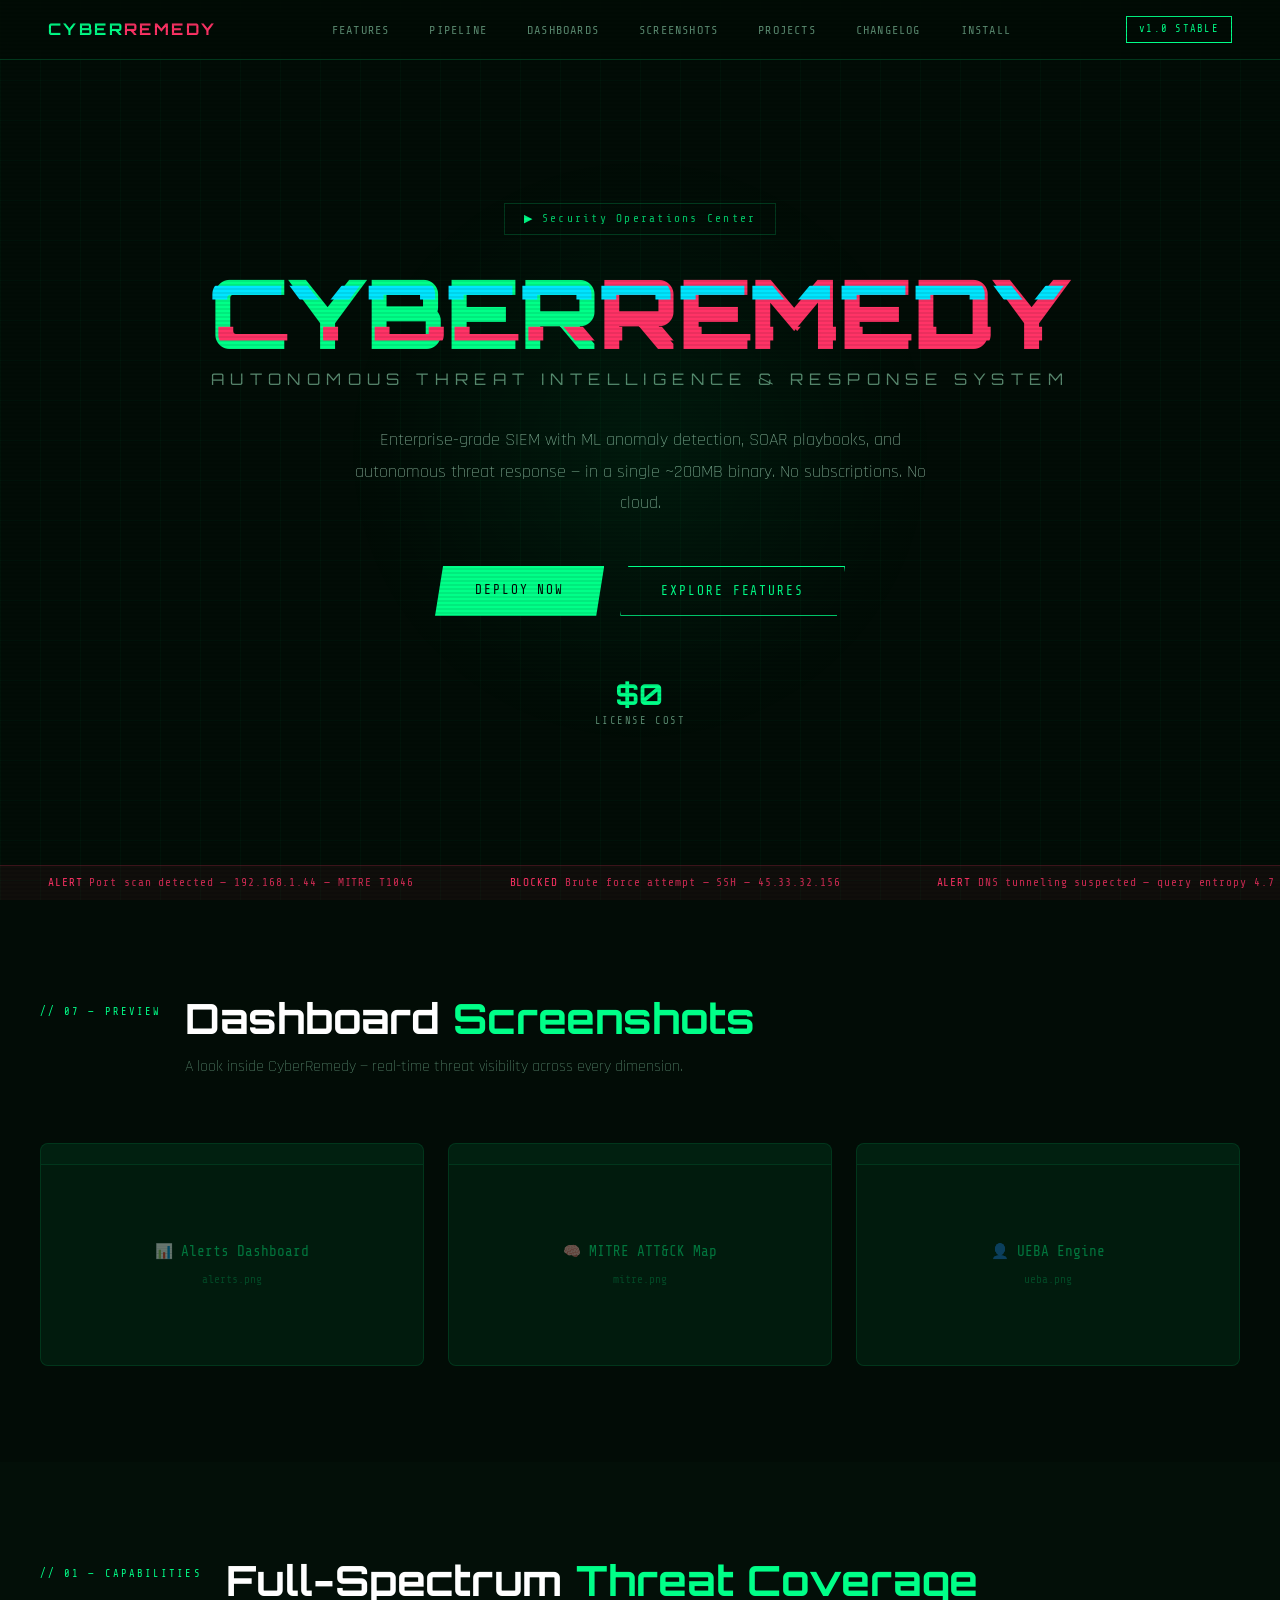
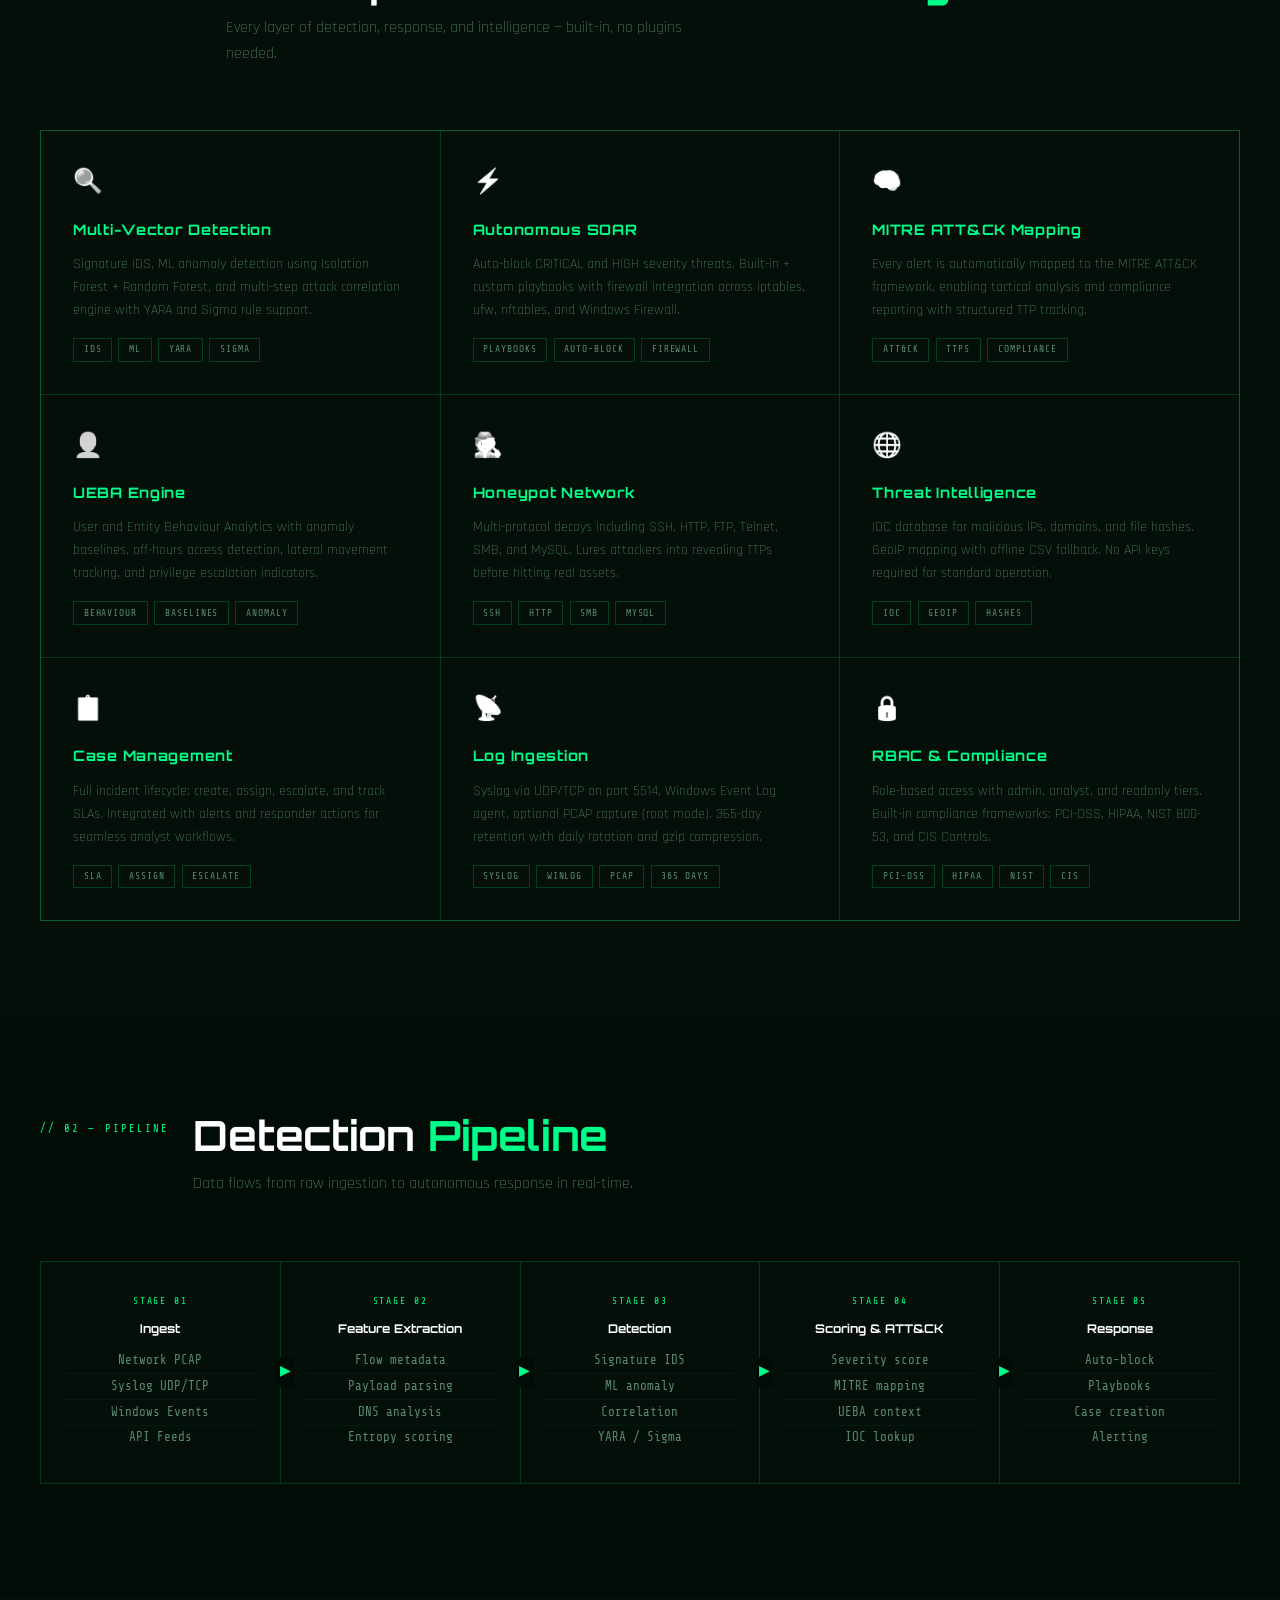
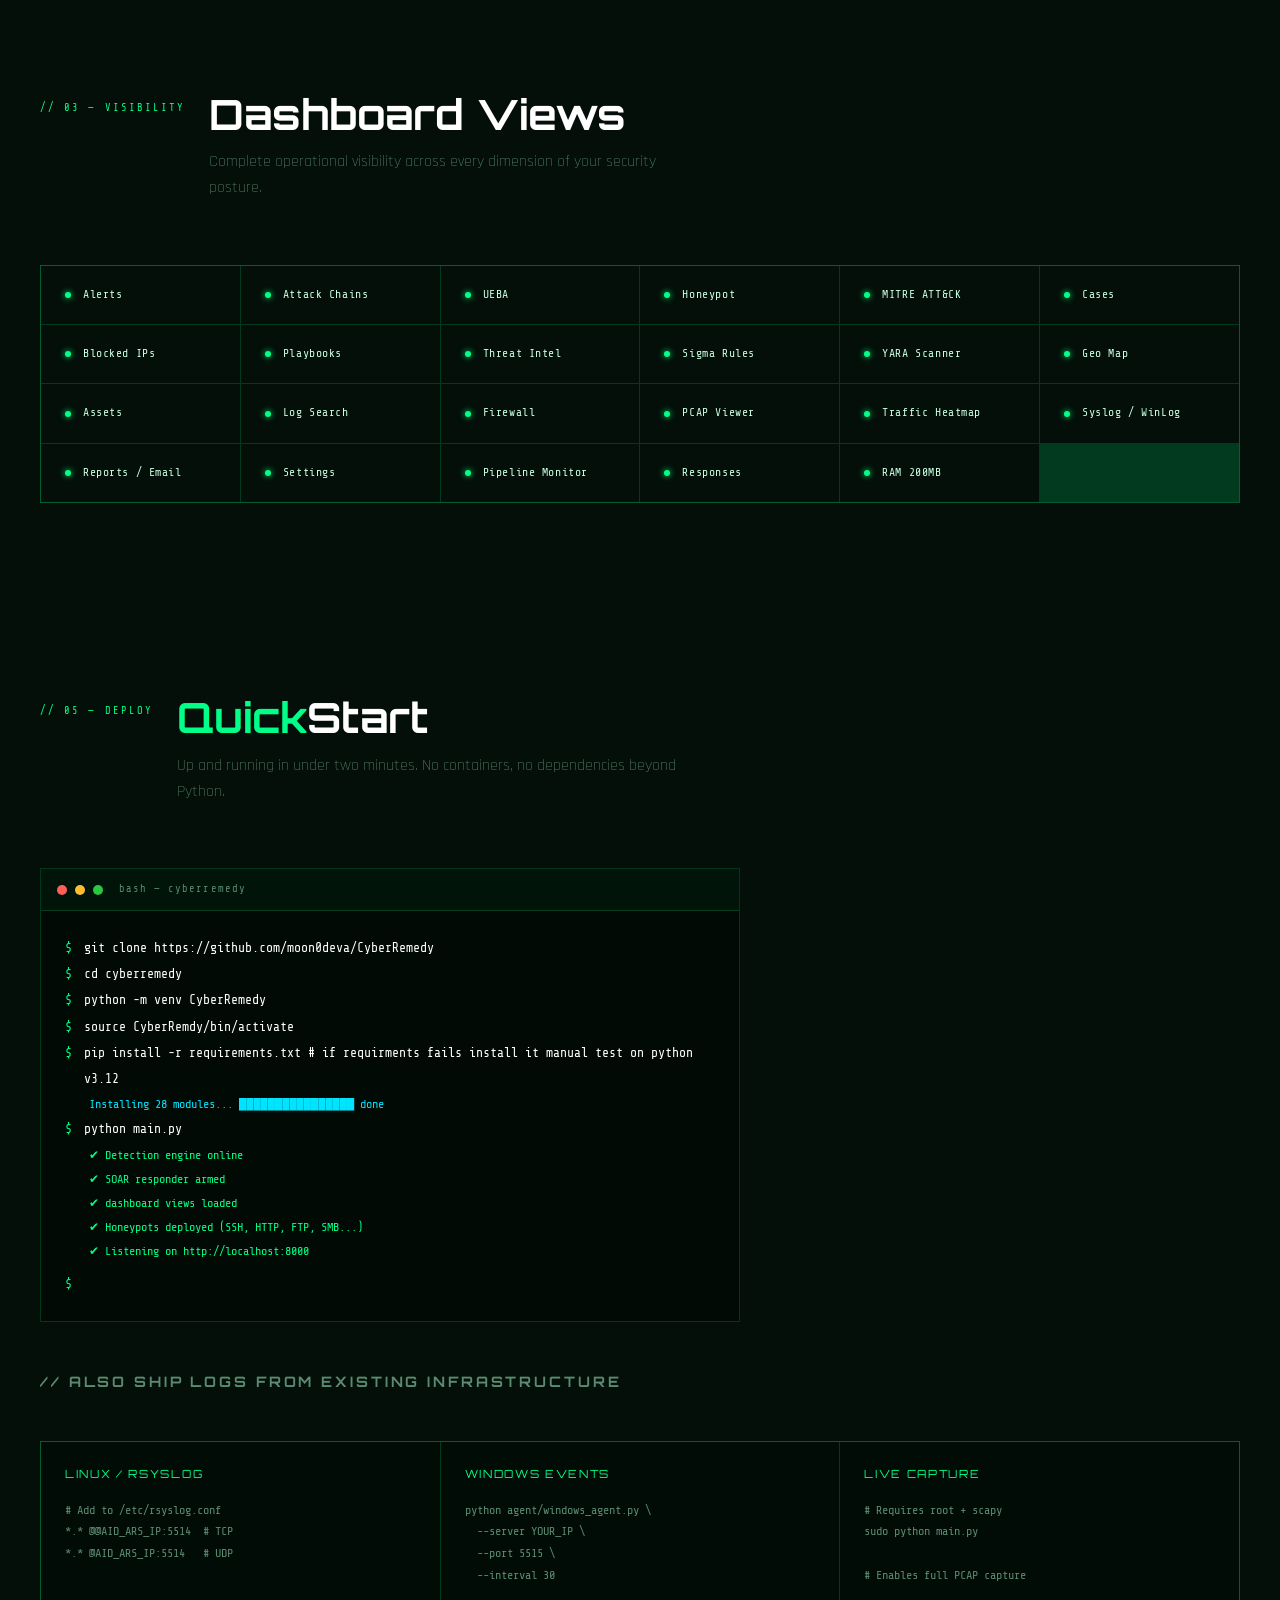
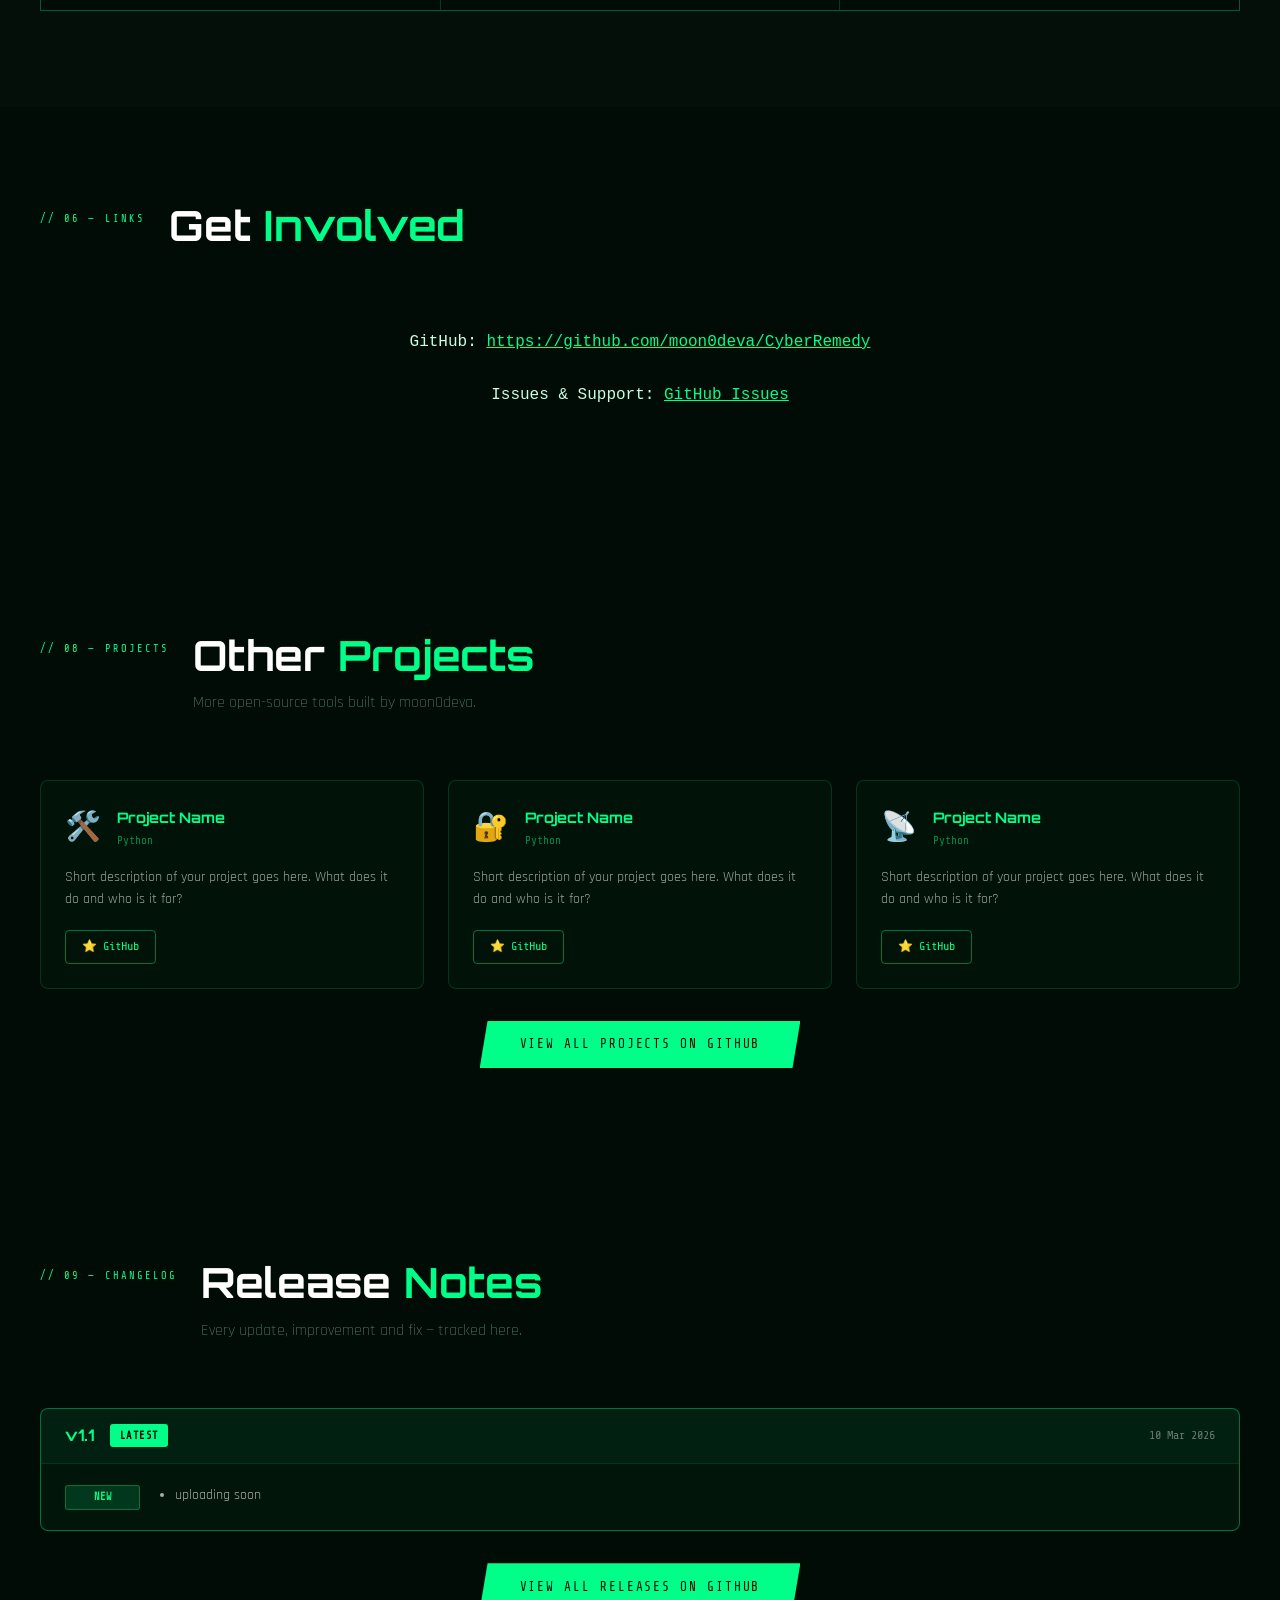
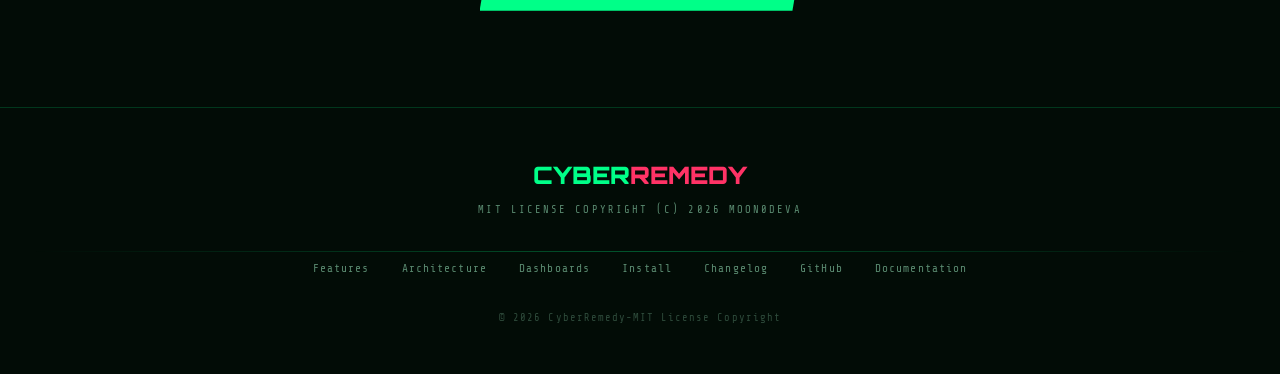
==== index.html @ 586878e0 "Update image source for CyberRemedy Alerts Dashboard" ====
<!DOCTYPE html>
<html lang="en">
<head>
    
    <!-- Google tag (gtag.js) -->
<script async src="https://www.googletagmanager.com/gtag/js?id=G-KBEWGYEYSZ"></script>
<script>
  window.dataLayer = window.dataLayer || [];
  function gtag(){dataLayer.push(arguments);}
  gtag('js', new Date());

  gtag('config', 'G-KBEWGYEYSZ');
</script>

    <meta charset="UTF-8">
    <meta name="viewport" content="width=device-width, initial-scale=1.0">

    <!-- ═══ PRIMARY SEO ═══ -->
    <title>CyberRemedy — Free Open Source SIEM & SOC Platform</title>
    <meta name="description" content="CyberRemedy is a free, open-source SIEM with ML anomaly detection, SOAR playbooks, MITRE ATT&CK mapping, honeypots, and autonomous threat response — in a single 200MB binary. No cloud. No subscriptions.">
    <meta name="keywords" content="SIEM, SOC, open source SIEM, free SIEM, SOAR, threat detection, MITRE ATT&CK, honeypot, cybersecurity tool, IDS, anomaly detection, CyberRemedy">
    <meta name="author" content="moon0deva">
    <meta name="robots" content="index, follow">
    <link rel="canonical" href="https://moon0deva.github.io/cyberrrember/">
    <link rel="sitemap" type="application/xml" href="/cyberrrember/sitemap.xml">

    
    <meta property="og:type" content="website">
    <meta property="og:url" content="https://moon0deva.github.io/cyberrrember/">
    <meta property="og:title" content="CyberRemedy — Free Open Source SIEM & SOC Platform">
    <meta property="og:description" content="Enterprise-grade SIEM with ML anomaly detection, SOAR playbooks, and autonomous threat response — in a single 200MB binary. Free & open source.">
    <meta property="og:image" content="https://moon0deva.github.io/cyberrrember/preview.png">

    
    <meta name="twitter:card" content="summary_large_image">
    <meta name="twitter:title" content="CyberRemedy — Free Open Source SIEM & SOC Platform">
    <meta name="twitter:description" content="Enterprise-grade SIEM with ML anomaly detection, SOAR playbooks, and autonomous threat response — free & open source.">
    <meta name="twitter:image" content="https://moon0deva.github.io/cyberrrember/preview.png">

    
    <script type="application/ld+json">
    {
      "@context": "https://schema.org",
      "@type": "SoftwareApplication",
      "name": "CyberRemedy",
      "url": "https://moon0deva.github.io/cyberrrember/",
      "description": "Free open-source SIEM with ML anomaly detection, SOAR playbooks, MITRE ATT&CK mapping, and autonomous threat response.",
      "applicationCategory": "SecurityApplication",
      "operatingSystem": "Linux, Windows",
      "offers": {
        "@type": "Offer",
        "price": "0",
        "priceCurrency": "USD"
      },
      "author": {
        "@type": "Person",
        "name": "moon0deva"
      },
      "codeRepository": "https://github.com/moon0deva/CyberRemedy",
      "license": "https://opensource.org/licenses/MIT"
    }
    </script>

    <!-- ═══ IUBENDA CONSENT BANNER ═══ -->
    <script type="text/javascript">
      var _iub = _iub || [];
      _iub.csConfiguration = {"siteId":4453904,"cookiePolicyId":94520783,"lang":"en","storage":{"useSiteId":true}};
    </script>
    <script type="text/javascript" src="https://cs.iubenda.com/autoblocking/4453904.js"></script>
    <script type="text/javascript" src="//cdn.iubenda.com/cs/gpp/stub.js"></script>
    <script type="text/javascript" src="//cdn.iubenda.com/cs/iubenda_cs.js" charset="UTF-8" async></script>

    <!-- ═══ GOOGLE ANALYTICS ═══ -->
    <script async src="https://www.googletagmanager.com/gtag/js?id=G-KBEWGYEYSZ"></script>
    <script>
      window.dataLayer = window.dataLayer || [];
      function gtag(){dataLayer.push(arguments);}
      gtag('js', new Date());
      gtag('config', 'G-KBEWGYEYSZ');
    </script>

    <link rel="preconnect" href="https://fonts.googleapis.com">
    <link href="https://fonts.googleapis.com/css2?family=Share+Tech+Mono&family=Rajdhani:wght@300;400;500;600;700&family=Orbitron:wght@400;700;900&display=swap" rel="stylesheet">
    <link rel="stylesheet" href="styles.css">
    <style>
        .changelog-type.new      { background: rgba(0,255,136,0.15); color: var(--green); border: 1px solid rgba(0,255,136,0.3); }
        .changelog-type.improved { background: rgba(0,150,255,0.15); color: #4db8ff;      border: 1px solid rgba(0,150,255,0.3); }
        .changelog-type.fixed    { background: rgba(255,100,0,0.15);  color: #ff8c42;      border: 1px solid rgba(255,100,0,0.3); }
        .changelog-body ul {
            margin: 0;
            padding-left: 1.2rem;
            color: rgba(255,255,255,0.65);
            font-size: 0.85rem;
            line-height: 1.8;
        }
        .changelog-body ul li { margin-bottom: 0.2rem; }
    </style>
</head>
<body>

<nav>
    <a href="#" class="nav-logo">CYBER<span>REMEDY</span></a>
    <ul class="nav-links">
        <li><a href="#features">Features</a></li>
        <li><a href="#architecture">Pipeline</a></li>
        <li><a href="#dashboards">Dashboards</a></li>
        <li><a href="#screenshots">Screenshots</a></li>
        <li><a href="#projects">Projects</a></li>
        <li><a href="#changelog">Changelog</a></li>
        <li><a href="#quickstart">Install</a></li>
    </ul>
    <span class="nav-badge">v1.0 STABLE</span>
</nav>


<section id="hero">
    <div class="hero-glow"></div>

    <div class="hero-terminal-badge">Security Operations Center</div>

    <h1 class="hero-title">
        <span class="glitch cyber" data-text="CYBER">CYBER</span><span class="glitch remedy" data-text="REMEDY">REMEDY</span>
    </h1>

    <p class="hero-sub-title">Autonomous Threat Intelligence &amp; Response System</p>

    <p class="hero-desc">
        Enterprise-grade SIEM with ML anomaly detection, SOAR playbooks,
        and autonomous threat response — in a single ~200MB binary.
        No subscriptions. No cloud.
    </p>

    <div class="hero-cta">
        <a href="#quickstart" class="btn-primary">Deploy Now</a>
        <a href="#features"   class="btn-secondary">Explore Features</a>
    </div>

        <div class="stat-item">
            <span class="stat-number">$0</span>
            <span class="stat-label">License Cost</span>
     </div>

    
    <div class="threat-ticker">
        <div class="ticker-inner">
            <span class="ticker-item"><span>ALERT</span> Port scan detected — 192.168.1.44 — MITRE T1046</span>
            <span class="ticker-item"><span>BLOCKED</span> Brute force attempt — SSH — 45.33.32.156</span>
            <span class="ticker-item"><span>ALERT</span> DNS tunneling suspected — query entropy 4.7</span>
            <span class="ticker-item"><span>IOC</span> Malicious hash match — SHA256 — Cobalt Strike beacon</span>
            <span class="ticker-item"><span>SOAR</span> Playbook triggered — isolate host — action completed</span>
            <span class="ticker-item"><span>UEBA</span> Anomalous login pattern — user jdoe — off-hours access</span>
            <span class="ticker-item"><span>MITRE</span> T1059 Command execution chain — Windows host correlated</span>
            <!-- Duplicate set for seamless loop -->
            <span class="ticker-item"><span>ALERT</span> Port scan detected — 192.168.1.44 — MITRE T1046</span>
            <span class="ticker-item"><span>BLOCKED</span> Brute force attempt — SSH — 45.33.32.156</span>
            <span class="ticker-item"><span>ALERT</span> DNS tunneling suspected — query entropy 4.7</span>
            <span class="ticker-item"><span>IOC</span> Malicious hash match — SHA256 — Cobalt Strike beacon</span>
            <span class="ticker-item"><span>SOAR</span> Playbook triggered — isolate host — action completed</span>
            <span class="ticker-item"><span>UEBA</span> Anomalous login pattern — user jdoe — off-hours access</span>
            <span class="ticker-item"><span>MITRE</span> T1059 Command execution chain — Windows host correlated</span>
        </div>
    </div>
</section>


<section id="screenshots">
    <div class="container">
        <div class="section-header fade-in">
            <span class="section-num">// 07 — PREVIEW</span>
            <div>
                <h2 class="section-title">Dashboard <em>Screenshots</em></h2>
                <p class="section-subtitle">A look inside CyberRemedy — real-time threat visibility across every dimension.</p>
            </div>
        </div>

        <div class="screenshots-grid fade-in">

            <div class="screenshot-card">
                <div class="screenshot-label"></div>
                <div class="screenshot-wrap">
                    <img src="https://github.com/moon0deva/cyberrrember/blob/main/images/1.Screenshot.png?raw=true" alt="CyberRemedy Alerts Dashboard" loading="lazy"
                         onerror="this.parentElement.innerHTML='<div class=screenshot-placeholder>📊 Alerts Dashboard<br><span>alerts.png</span></div>'">
                </div>
            </div>

            <div class="screenshot-card">
                <div class="screenshot-label"></div>
                <div class="screenshot-wrap">
                    <img src="/home/friday/DONTDELETE_its_a_website/personal project/SIEM_ultra/website/files (5)/images/Screenshot.2.png" alt="CyberRemedy MITRE ATT&CK Dashboard" loading="lazy"
                         onerror="this.parentElement.innerHTML='<div class=screenshot-placeholder>🧠 MITRE ATT&CK Map<br><span>mitre.png</span></div>'">
                </div>
            </div>

            <div class="screenshot-card">
                <div class="screenshot-label"></div>
                <div class="screenshot-wrap">
                    <img src="/home/friday/DONTDELETE_its_a_website/personal project/SIEM_ultra/website/files (5)/images/Screenshot.3.png" alt="CyberRemedy UEBA Dashboard" loading="lazy"
                         onerror="this.parentElement.innerHTML='<div class=screenshot-placeholder>👤 UEBA Engine<br><span>ueba.png</span></div>'">
                </div>
            </div>


       
        </div>
    </div>
</section>


<!-- ═══ OTHER PROJECTS SECTION ═══ -->
<section id="features">
    <div class="container">
        <div class="section-header fade-in">
            <span class="section-num">// 01 — CAPABILITIES</span>
            <div>
                <h2 class="section-title">Full-Spectrum <em>Threat Coverage</em></h2>
                <p class="section-subtitle">Every layer of detection, response, and intelligence — built-in, no plugins needed.</p>
            </div>
        </div>

        <div class="features-grid fade-in">

            <div class="feature-card">
                <span class="feature-icon">🔍</span>
                <div class="feature-name">Multi-Vector Detection</div>
                <p class="feature-desc">Signature IDS, ML anomaly detection using Isolation Forest + Random Forest, and multi-step attack correlation engine with YARA and Sigma rule support.</p>
                <div class="feature-tags">
                    <span class="tag">IDS</span>
                    <span class="tag">ML</span>
                    <span class="tag">YARA</span>
                    <span class="tag">Sigma</span>
                </div>
            </div>

            <div class="feature-card">
                <span class="feature-icon">⚡</span>
                <div class="feature-name">Autonomous SOAR</div>
                <p class="feature-desc">Auto-block CRITICAL and HIGH severity threats. Built-in + custom playbooks with firewall integration across iptables, ufw, nftables, and Windows Firewall.</p>
                <div class="feature-tags">
                    <span class="tag">Playbooks</span>
                    <span class="tag">Auto-Block</span>
                    <span class="tag">Firewall</span>
                </div>
            </div>

            <div class="feature-card">
                <span class="feature-icon">🧠</span>
                <div class="feature-name">MITRE ATT&amp;CK Mapping</div>
                <p class="feature-desc">Every alert is automatically mapped to the MITRE ATT&amp;CK framework, enabling tactical analysis and compliance reporting with structured TTP tracking.</p>
                <div class="feature-tags">
                    <span class="tag">ATT&amp;CK</span>
                    <span class="tag">TTPs</span>
                    <span class="tag">Compliance</span>
                </div>
            </div>

            <div class="feature-card">
                <span class="feature-icon">👤</span>
                <div class="feature-name">UEBA Engine</div>
                <p class="feature-desc">User and Entity Behaviour Analytics with anomaly baselines, off-hours access detection, lateral movement tracking, and privilege escalation indicators.</p>
                <div class="feature-tags">
                    <span class="tag">Behaviour</span>
                    <span class="tag">Baselines</span>
                    <span class="tag">Anomaly</span>
                </div>
            </div>

            <div class="feature-card">
                <span class="feature-icon">🕵️</span>
                <div class="feature-name">Honeypot Network</div>
                <p class="feature-desc">Multi-protocol decoys including SSH, HTTP, FTP, Telnet, SMB, and MySQL. Lures attackers into revealing TTPs before hitting real assets.</p>
                <div class="feature-tags">
                    <span class="tag">SSH</span>
                    <span class="tag">HTTP</span>
                    <span class="tag">SMB</span>
                    <span class="tag">MySQL</span>
                </div>
            </div>

            <div class="feature-card">
                <span class="feature-icon">🌐</span>
                <div class="feature-name">Threat Intelligence</div>
                <p class="feature-desc">IOC database for malicious IPs, domains, and file hashes. GeoIP mapping with offline CSV fallback. No API keys required for standard operation.</p>
                <div class="feature-tags">
                    <span class="tag">IOC</span>
                    <span class="tag">GeoIP</span>
                    <span class="tag">Hashes</span>
                </div>
            </div>

            <div class="feature-card">
                <span class="feature-icon">📋</span>
                <div class="feature-name">Case Management</div>
                <p class="feature-desc">Full incident lifecycle: create, assign, escalate, and track SLAs. Integrated with alerts and responder actions for seamless analyst workflows.</p>
                <div class="feature-tags">
                    <span class="tag">SLA</span>
                    <span class="tag">Assign</span>
                    <span class="tag">Escalate</span>
                </div>
            </div>

            <div class="feature-card">
                <span class="feature-icon">📡</span>
                <div class="feature-name">Log Ingestion</div>
                <p class="feature-desc">Syslog via UDP/TCP on port 5514, Windows Event Log agent, optional PCAP capture (root mode). 365-day retention with daily rotation and gzip compression.</p>
                <div class="feature-tags">
                    <span class="tag">Syslog</span>
                    <span class="tag">WinLog</span>
                    <span class="tag">PCAP</span>
                    <span class="tag">365 days</span>
                </div>
            </div>

            <div class="feature-card">
                <span class="feature-icon">🔒</span>
                <div class="feature-name">RBAC &amp; Compliance</div>
                <p class="feature-desc">Role-based access with admin, analyst, and readonly tiers. Built-in compliance frameworks: PCI-DSS, HIPAA, NIST 800-53, and CIS Controls.</p>
                <div class="feature-tags">
                    <span class="tag">PCI-DSS</span>
                    <span class="tag">HIPAA</span>
                    <span class="tag">NIST</span>
                    <span class="tag">CIS</span>
                </div>
            </div>

        </div>
    </div>
</section>


<section id="architecture">
    <div class="container">
        <div class="section-header fade-in">
            <span class="section-num">// 02 — PIPELINE</span>
            <div>
                <h2 class="section-title">Detection <em>Pipeline</em></h2>
                <p class="section-subtitle">Data flows from raw ingestion to autonomous response in real-time.</p>
            </div>
        </div>

        <div class="arch-pipeline fade-in">

            <div class="pipe-stage">
                <div class="pipe-num">STAGE 01</div>
                <div class="pipe-name">Ingest</div>
                <ul class="pipe-items">
                    <li>Network PCAP</li>
                    <li>Syslog UDP/TCP</li>
                    <li>Windows Events</li>
                    <li>API Feeds</li>
                </ul>
            </div>

            <div class="pipe-stage">
                <div class="pipe-num">STAGE 02</div>
                <div class="pipe-name">Feature Extraction</div>
                <ul class="pipe-items">
                    <li>Flow metadata</li>
                    <li>Payload parsing</li>
                    <li>DNS analysis</li>
                    <li>Entropy scoring</li>
                </ul>
            </div>

            <div class="pipe-stage">
                <div class="pipe-num">STAGE 03</div>
                <div class="pipe-name">Detection</div>
                <ul class="pipe-items">
                    <li>Signature IDS</li>
                    <li>ML anomaly</li>
                    <li>Correlation</li>
                    <li>YARA / Sigma</li>
                </ul>
            </div>

            <div class="pipe-stage">
                <div class="pipe-num">STAGE 04</div>
                <div class="pipe-name">Scoring &amp; ATT&amp;CK</div>
                <ul class="pipe-items">
                    <li>Severity score</li>
                    <li>MITRE mapping</li>
                    <li>UEBA context</li>
                    <li>IOC lookup</li>
                </ul>
            </div>

            <div class="pipe-stage">
                <div class="pipe-num">STAGE 05</div>
                <div class="pipe-name">Response</div>
                <ul class="pipe-items">
                    <li>Auto-block</li>
                    <li>Playbooks</li>
                    <li>Case creation</li>
                    <li>Alerting</li>
                </ul>
            </div>

        </div>
    </div>
</section>


<section id="dashboards">
    <div class="container">
        <div class="section-header fade-in">
            <span class="section-num">// 03 — VISIBILITY</span>
            <div>
                <h2 class="section-title"><em></em> Dashboard Views</h2>
                <p class="section-subtitle">Complete operational visibility across every dimension of your security posture.</p>
            </div>
        </div>

        <div class="dash-grid fade-in">
            <div class="dash-item"><span class="dash-dot" style="--delay:0.0s"></span><span class="dash-name">Alerts</span></div>
            <div class="dash-item"><span class="dash-dot" style="--delay:0.1s"></span><span class="dash-name">Attack Chains</span></div>
            <div class="dash-item"><span class="dash-dot" style="--delay:0.2s"></span><span class="dash-name">UEBA</span></div>
            <div class="dash-item"><span class="dash-dot" style="--delay:0.3s"></span><span class="dash-name">Honeypot</span></div>
            <div class="dash-item"><span class="dash-dot" style="--delay:0.4s"></span><span class="dash-name">MITRE ATT&amp;CK</span></div>
            <div class="dash-item"><span class="dash-dot" style="--delay:0.5s"></span><span class="dash-name">Cases</span></div>
            <div class="dash-item"><span class="dash-dot" style="--delay:0.6s"></span><span class="dash-name">Blocked IPs</span></div>
            <div class="dash-item"><span class="dash-dot" style="--delay:0.7s"></span><span class="dash-name">Playbooks</span></div>
            <div class="dash-item"><span class="dash-dot" style="--delay:0.8s"></span><span class="dash-name">Threat Intel</span></div>
            <div class="dash-item"><span class="dash-dot" style="--delay:0.9s"></span><span class="dash-name">Sigma Rules</span></div>
            <div class="dash-item"><span class="dash-dot" style="--delay:1.0s"></span><span class="dash-name">YARA Scanner</span></div>
            <div class="dash-item"><span class="dash-dot" style="--delay:1.1s"></span><span class="dash-name">Geo Map</span></div>
            <div class="dash-item"><span class="dash-dot" style="--delay:0.2s"></span><span class="dash-name">Assets</span></div>
            <div class="dash-item"><span class="dash-dot" style="--delay:0.3s"></span><span class="dash-name">Log Search</span></div>
            <div class="dash-item"><span class="dash-dot" style="--delay:0.4s"></span><span class="dash-name">Firewall</span></div>
            <div class="dash-item"><span class="dash-dot" style="--delay:0.5s"></span><span class="dash-name">PCAP Viewer</span></div>
            <div class="dash-item"><span class="dash-dot" style="--delay:0.6s"></span><span class="dash-name">Traffic Heatmap</span></div>
            <div class="dash-item"><span class="dash-dot" style="--delay:0.7s"></span><span class="dash-name">Syslog / WinLog</span></div>
            <div class="dash-item"><span class="dash-dot" style="--delay:0.8s"></span><span class="dash-name">Reports / Email</span></div>
            <div class="dash-item"><span class="dash-dot" style="--delay:0.9s"></span><span class="dash-name">Settings</span></div>
            <div class="dash-item"><span class="dash-dot" style="--delay:1.0s"></span><span class="dash-name">Pipeline Monitor</span></div>
            <div class="dash-item"><span class="dash-dot" style="--delay:1.1s"></span><span class="dash-name">Responses</span></div>
            <div class="dash-item"><span class="dash-dot" style="--delay:1.1s"></span><span class="dash-name">RAM 200MB</span></div>
        </div>
    </div>
</section>



<section id="quickstart">
    <div class="container">
        <div class="section-header fade-in">
            <span class="section-num">// 05 — DEPLOY</span>
            <div>
                <h2 class="section-title"><em>Quick</em>Start</h2>
                <p class="section-subtitle">Up and running in under two minutes. No containers, no dependencies beyond Python.</p>
            </div>
        </div>

        <div class="terminal-window fade-in">
            <div class="terminal-bar">
                <span class="t-dot"></span>
                <span class="t-dot"></span>
                <span class="t-dot"></span>
                <span class="t-title">bash — cyberremedy</span>
            </div>
            <div class="terminal-body">
                <div class="t-line"><span class="t-prompt">$</span><span class="t-cmd">git clone https://github.com/moon0deva/CyberRemedy</span></div>
                <div class="t-line"><span class="t-prompt">$</span><span class="t-cmd">cd cyberremedy</span></div>
                <div class="t-line"><span class="t-prompt">$</span><span class="t-cmd">python -m venv CyberRemedy</span></div>
                <div class="t-line"><span class="t-prompt">$</span><span class="t-cmd">source CyberRemdy/bin/activate</span></div>
                <div class="t-line"><span class="t-prompt">$</span><span class="t-cmd">pip install -r requirements.txt  # if requirments fails install it manual test on python v3.12</span></div>
                <div class="t-output">Installing 28 modules... ████████████████ done</div>
                <div class="t-line"><span class="t-prompt">$</span><span class="t-cmd">python main.py</span></div>
                <div class="t-success">✔ Detection engine online</div>
                <div class="t-success">✔ SOAR responder armed</div>
                <div class="t-success">✔ dashboard views loaded</div>
                <div class="t-success">✔ Honeypots deployed (SSH, HTTP, FTP, SMB...)</div>
                <div class="t-success">✔ Listening on http://localhost:8000</div>
                <div class="t-line" style="margin-top:0.5rem">
                    <span class="t-prompt">$</span>
                    <span class="t-cmd"><span class="t-cursor">_</span></span>
                </div>
            </div>
        </div>

        <h3 class="log-shipping-header">// Also ship logs from existing infrastructure</h3>

        <div class="log-shipping-grid">
            <div class="log-card">
                <div class="log-card-title">LINUX / RSYSLOG</div>
                <code>
                    # Add to /etc/rsyslog.conf<br>
                    *.* @@AID_ARS_IP:5514 &nbsp;# TCP<br>
                    *.* @AID_ARS_IP:5514 &nbsp;&nbsp;# UDP
                </code>
            </div>
            <div class="log-card">
                <div class="log-card-title">WINDOWS EVENTS</div>
                <code>
                    python agent/windows_agent.py \<br>
                    &nbsp;&nbsp;--server YOUR_IP \<br>
                    &nbsp;&nbsp;--port 5515 \<br>
                    &nbsp;&nbsp;--interval 30
                </code>
            </div>
            <div class="log-card">
                <div class="log-card-title">LIVE CAPTURE</div>
                <code>
                    # Requires root + scapy<br>
                    sudo python main.py<br><br>
                    # Enables full PCAP capture
                </code>
            </div>
        </div>

    </div>
</section>

<section id="contact">
    <div class="container">
        <div class="section-header fade-in">
            <span class="section-num">// 06 — LINKS</span>
            <div>
                <h2 class="section-title">Get <em>Involved</em></h2>
            </div>
        </div>
        <div style="text-align:center; padding: 1rem 0 2rem;">
            <code>
                GitHub: <a href="https://github.com/moon0deva/CyberRemedy" target="_blank" rel="noopener" style="color:var(--green)">https://github.com/moon0deva/CyberRemedy</a><br><br>
                Issues &amp; Support: <a href="https://github.com/moon0deva/CyberRemedy/issues" target="_blank" rel="noopener" style="color:var(--green)">GitHub Issues</a>
            </code>
        </div>
    </div>
</section>


<!-- ═══ SCREENSHOTS SECTION ═══ -->
<section id="projects">
    <div class="container">
        <div class="section-header fade-in">
            <span class="section-num">// 08 — PROJECTS</span>
            <div>
                <h2 class="section-title">Other <em>Projects</em></h2>
                <p class="section-subtitle">More open-source tools built by moon0deva.</p>
            </div>
        </div>

        <div class="projects-grid fade-in">

            <div class="project-card">
                <div class="project-header">
                    <span class="project-icon">🛠️</span>
                    <div class="project-meta">
                        <div class="project-name">Project Name</div>
                        <div class="project-lang">Python</div>
                    </div>
                </div>
                <p class="project-desc">Short description of your project goes here. What does it do and who is it for?</p>
                <div class="project-links">
                    <a href="https://github.com/moon0deva" target="_blank" rel="noopener" class="project-btn">⭐ GitHub</a>
                    
                </div>
            </div>

            <div class="project-card">
                <div class="project-header">
                    <span class="project-icon">🔐</span>
                    <div class="project-meta">
                        <div class="project-name">Project Name</div>
                        <div class="project-lang">Python</div>
                    </div>
                </div>
                <p class="project-desc">Short description of your project goes here. What does it do and who is it for?</p>
                <div class="project-links">
                    <a href="https://github.com/moon0deva" target="_blank" rel="noopener" class="project-btn">⭐ GitHub</a>
                    
                </div>
            </div>

            <div class="project-card">
                <div class="project-header">
                    <span class="project-icon">📡</span>
                    <div class="project-meta">
                        <div class="project-name">Project Name</div>
                        <div class="project-lang">Python</div>
                    </div>
                </div>
                <p class="project-desc">Short description of your project goes here. What does it do and who is it for?</p>
                <div class="project-links">
                    <a href="https://github.com/moon0deva" target="_blank" rel="noopener" class="project-btn">⭐ GitHub</a>
                    
                </div>
            </div>

        </div>

        <div style="text-align:center; margin-top: 2rem;">
            <a href="https://github.com/moon0deva" target="_blank" rel="noopener" class="btn-primary">
                View All Projects on GitHub
            </a>
        </div>

    </div>
</section>


<!-- ═══ CHANGELOG SECTION ═══ -->
<section id="changelog">
    <div class="container">
        <div class="section-header fade-in">
            <span class="section-num">// 09 — CHANGELOG</span>
            <div>
                <h2 class="section-title">Release <em>Notes</em></h2>
                <p class="section-subtitle">Every update, improvement and fix — tracked here.</p>
            </div>
        </div>

        <div class="changelog-list fade-in">

            <!-- ─── LATEST RELEASE — copy this block for each new version ─── -->
            <div class="changelog-entry latest">
                <div class="changelog-header">
                    <span class="changelog-version">v1.1</span>
                    <span class="changelog-badge">LATEST</span>
                    <span class="changelog-date">10 Mar 2026</span>
                </div>
                <div class="changelog-body">
                    <div class="changelog-group">
                        <span class="changelog-type new">NEW</span>
                        <ul>
                            <li>uploading soon</li>
                            
                        </ul>
                    </div>
                </div>
            </div>

            <!-- ─── TEMPLATE — uncomment and fill for next release ─── -->
            <!--
            <div class="changelog-entry">
                <div class="changelog-header">
                    <span class="changelog-version">v1.1.0</span>
                    <span class="changelog-date">DD Mon YYYY</span>
                </div>
                <div class="changelog-body">
                    <div class="changelog-group">
                        <span class="changelog-type new">NEW</span>
                        <ul>
                            <li>Your new feature here</li>
                        </ul>
                    </div>
                    <div class="changelog-group">
                        <span class="changelog-type improved">IMPROVED</span>
                        <ul>
                            <li>Your improvement here</li>
                        </ul>
                    </div>
                    <div class="changelog-group">
                        <span class="changelog-type fixed">FIXED</span>
                        <ul>
                            <li>Your bug fix here</li>
                        </ul>
                    </div>
                </div>
            </div>
            -->

        </div>

        <div style="text-align:center; margin-top: 2rem;">
            <a href="https://github.com/moon0deva/CyberRemedy/releases" target="_blank" rel="noopener" class="btn-primary">
                View All Releases on GitHub
            </a>
        </div>

    </div>
</section>

<footer>
    <div class="footer-logo">CYBER<span>REMEDY</span></div>
    <div class="footer-tagline">MIT License Copyright (c) 2026 moon0deva </div>
    <div class="divider"></div>
    <div class="footer-links">
        <a href="#features">Features</a>
        <a href="#architecture">Architecture</a>
        <a href="#dashboards">Dashboards</a>
        <a href="#quickstart">Install</a>
        <a href="#changelog">Changelog</a>
        <a href="https://github.com/moon0deva/CyberRemedy" target="_blank" rel="noopener">GitHub</a>
        <a href="https://github.com/moon0deva/CyberRemedy#readme" target="_blank" rel="noopener">Documentation</a>
    </div>
    <div class="footer-copy">© 2026 CyberRemedy-MIT License Copyright </div>
</footer>

<script src="main.js"></script>
</body>
</html>
---- styles.css ----
:root {
    --green: #00ff88;
    --green-dim: #00cc6a;
    --green-faint: rgba(0,255,136,0.08);
    --red: #ff3366;
    --cyan: #00e5ff;
    --amber: #ffb300;
    --bg: #020c06;
    --bg2: #030f08;
    --border: rgba(0,255,136,0.18);
    --text: #c8ffe0;
    --text-dim: #5a8a70;
}

*, *::before, *::after { box-sizing: border-box; margin: 0; padding: 0; }

html { scroll-behavior: smooth; }

body {
    background: var(--bg);
    color: var(--text);
    font-family: 'Rajdhani', sans-serif;
    font-size: 16px;
    line-height: 1.6;
    overflow-x: hidden;
    cursor: crosshair;
}

/* Scanlines overlay */
body::before {
    content: '';
    position: fixed;
    inset: 0;
    background: repeating-linear-gradient(
        0deg,
        transparent,
        transparent 2px,
        rgba(0,0,0,0.08) 2px,
        rgba(0,0,0,0.08) 4px
    );
    pointer-events: none;
    z-index: 9999;
}

/* Grid bg */
body::after {
    content: '';
    position: fixed;
    inset: 0;
    background-image:
        linear-gradient(rgba(0,255,136,0.03) 1px, transparent 1px),
        linear-gradient(90deg, rgba(0,255,136,0.03) 1px, transparent 1px);
    background-size: 40px 40px;
    pointer-events: none;
    z-index: 0;
}

/* ═══════════════ NAV ═══════════════ */
nav {
    position: fixed;
    top: 0; left: 0; right: 0;
    z-index: 1000;
    display: flex;
    align-items: center;
    justify-content: space-between;
    padding: 0 3rem;
    height: 60px;
    background: rgba(2,12,6,0.92);
    border-bottom: 1px solid var(--border);
    backdrop-filter: blur(10px);
}

.nav-logo {
    font-family: 'Orbitron', monospace;
    font-size: 1rem;
    font-weight: 700;
    color: var(--green);
    letter-spacing: 0.15em;
    text-decoration: none;
}

.nav-logo span { color: var(--red); }

.nav-links {
    display: flex;
    gap: 2.5rem;
    list-style: none;
}

.nav-links a {
    font-family: 'Share Tech Mono', monospace;
    font-size: 0.75rem;
    color: var(--text-dim);
    text-decoration: none;
    letter-spacing: 0.1em;
    text-transform: uppercase;
    transition: color 0.2s;
}

.nav-links a:hover { color: var(--green); }

.nav-badge {
    font-family: 'Share Tech Mono', monospace;
    font-size: 0.65rem;
    color: var(--green);
    border: 1px solid var(--green);
    padding: 0.25rem 0.75rem;
    letter-spacing: 0.12em;
    animation: pulseBorder 2s ease-in-out infinite;
}

@keyframes pulseBorder {
    0%, 100% { border-color: var(--green); box-shadow: 0 0 0px var(--green); }
    50% { border-color: var(--green-dim); box-shadow: 0 0 12px rgba(0,255,136,0.3); }
}

/* ═══════════════ HERO ═══════════════ */
#hero {
    position: relative;
    z-index: 1;
    min-height: 100vh;
    display: flex;
    flex-direction: column;
    align-items: center;
    justify-content: center;
    padding: 6rem 2rem 4rem;
    text-align: center;
    overflow: hidden;
}

.hero-glow {
    position: absolute;
    width: 600px; height: 600px;
    border-radius: 50%;
    background: radial-gradient(circle, rgba(0,255,136,0.06) 0%, transparent 70%);
    top: 50%; left: 50%;
    transform: translate(-50%, -50%);
    pointer-events: none;
}

.hero-terminal-badge {
    font-family: 'Share Tech Mono', monospace;
    font-size: 0.7rem;
    letter-spacing: 0.2em;
    color: var(--green-dim);
    border: 1px solid var(--border);
    padding: 0.4rem 1.2rem;
    margin-bottom: 2rem;
    display: inline-flex;
    align-items: center;
    gap: 0.5rem;
}

.hero-terminal-badge::before {
    content: '▶';
    color: var(--green);
    animation: blink 1.2s step-end infinite;
}

@keyframes blink {
    0%, 100% { opacity: 1; }
    50% { opacity: 0; }
}

.hero-title {
    font-family: 'Orbitron', monospace;
    font-size: clamp(2.8rem, 8vw, 6rem);
    font-weight: 900;
    line-height: 0.95;
    margin-bottom: 0.5rem;
    color: #fff;
    position: relative;
}

.hero-title .cyber { color: var(--green); }
.hero-title .remedy { color: var(--red); }

.glitch {
    position: relative;
    display: inline-block;
}

.glitch::before, .glitch::after {
    content: attr(data-text);
    position: absolute;
    top: 0; left: 0;
    width: 100%;
    height: 100%;
}

.glitch::before {
    color: var(--cyan);
    animation: glitch1 3.5s infinite;
    clip-path: polygon(0 20%, 100% 20%, 100% 35%, 0 35%);
    transform: translateX(-3px);
}

.glitch::after {
    color: var(--red);
    animation: glitch2 3.5s infinite;
    clip-path: polygon(0 65%, 100% 65%, 100% 80%, 0 80%);
    transform: translateX(3px);
}

@keyframes glitch1 {
    0%, 85%, 100% { opacity: 0; transform: translateX(0); }
    86% { opacity: 1; transform: translateX(-4px); }
    88% { opacity: 0; }
    90% { opacity: 1; transform: translateX(3px); }
    92% { opacity: 0; }
}

@keyframes glitch2 {
    0%, 87%, 100% { opacity: 0; transform: translateX(0); }
    88% { opacity: 1; transform: translateX(4px); }
    90% { opacity: 0; }
    92% { opacity: 1; transform: translateX(-2px); }
    94% { opacity: 0; }
}

.hero-sub-title {
    font-family: 'Orbitron', monospace;
    font-size: clamp(0.7rem, 2vw, 1rem);
    font-weight: 400;
    letter-spacing: 0.4em;
    color: var(--text-dim);
    text-transform: uppercase;
    margin-bottom: 2rem;
}

.hero-desc {
    max-width: 600px;
    font-size: 1.15rem;
    font-weight: 300;
    color: rgba(200,255,224,0.7);
    margin-bottom: 3rem;
    line-height: 1.7;
}

.hero-cta {
    display: flex;
    gap: 1rem;
    justify-content: center;
    flex-wrap: wrap;
    margin-bottom: 4rem;
}

.btn-primary {
    font-family: 'Share Tech Mono', monospace;
    font-size: 0.8rem;
    letter-spacing: 0.15em;
    text-transform: uppercase;
    color: var(--bg);
    background: var(--green);
    border: none;
    padding: 0.85rem 2.5rem;
    cursor: pointer;
    text-decoration: none;
    display: inline-block;
    transition: all 0.2s;
    clip-path: polygon(8px 0%, 100% 0%, calc(100% - 8px) 100%, 0% 100%);
}

.btn-primary:hover {
    background: #fff;
    box-shadow: 0 0 30px rgba(0,255,136,0.5);
    transform: translateY(-2px);
}

.btn-secondary {
    font-family: 'Share Tech Mono', monospace;
    font-size: 0.8rem;
    letter-spacing: 0.15em;
    text-transform: uppercase;
    color: var(--green);
    background: transparent;
    border: 1px solid var(--green);
    padding: 0.85rem 2.5rem;
    cursor: pointer;
    text-decoration: none;
    display: inline-block;
    transition: all 0.2s;
    clip-path: polygon(8px 0%, 100% 0%, calc(100% - 8px) 100%, 0% 100%);
}

.btn-secondary:hover {
    background: var(--green-faint);
    box-shadow: 0 0 20px rgba(0,255,136,0.2);
    transform: translateY(-2px);
}

.hero-stats {
    display: flex;
    gap: 3rem;
    justify-content: center;
    flex-wrap: wrap;
    border-top: 1px solid var(--border);
    padding-top: 2rem;
    width: 100%;
    max-width: 800px;
}

.stat-item {
    display: flex;
    flex-direction: column;
    align-items: center;
    gap: 0.25rem;
}

.stat-number {
    font-family: 'Orbitron', monospace;
    font-size: 1.8rem;
    font-weight: 700;
    color: var(--green);
    line-height: 1;
}

.stat-label {
    font-family: 'Share Tech Mono', monospace;
    font-size: 0.65rem;
    letter-spacing: 0.15em;
    color: var(--text-dim);
    text-transform: uppercase;
}

.threat-ticker {
    position: absolute;
    bottom: 0; left: 0; right: 0;
    background: rgba(255,51,102,0.06);
    border-top: 1px solid rgba(255,51,102,0.2);
    padding: 0.5rem 0;
    overflow: hidden;
}

.ticker-inner {
    display: flex;
    white-space: nowrap;
    animation: ticker 30s linear infinite;
}

.ticker-item {
    font-family: 'Share Tech Mono', monospace;
    font-size: 0.7rem;
    letter-spacing: 0.08em;
    color: rgba(255,51,102,0.8);
    padding: 0 3rem;
    flex-shrink: 0;
}

.ticker-item span { color: var(--red); }

@keyframes ticker {
    0% { transform: translateX(0); }
    100% { transform: translateX(-50%); }
}

/* ═══════════════ SECTIONS ═══════════════ */
section {
    position: relative;
    z-index: 1;
    padding: 6rem 2rem;
}

.container {
    max-width: 1200px;
    margin: 0 auto;
}

.section-header {
    margin-bottom: 4rem;
    display: flex;
    align-items: flex-start;
    gap: 1.5rem;
}

.section-num {
    font-family: 'Share Tech Mono', monospace;
    font-size: 0.65rem;
    color: var(--green);
    letter-spacing: 0.2em;
    margin-top: 0.5rem;
    white-space: nowrap;
}

.section-title {
    font-family: 'Orbitron', monospace;
    font-size: clamp(1.6rem, 4vw, 2.6rem);
    font-weight: 700;
    color: #fff;
    line-height: 1.1;
}

.section-title em {
    font-style: normal;
    color: var(--green);
}

.section-subtitle {
    font-size: 1rem;
    color: var(--text-dim);
    margin-top: 0.75rem;
    max-width: 500px;
    font-weight: 300;
}

/* ═══════════════ FEATURES ═══════════════ */
#features { background: var(--bg2); }

.features-grid {
    display: grid;
    grid-template-columns: repeat(auto-fit, minmax(300px, 1fr));
    gap: 1px;
    background: var(--border);
    border: 1px solid var(--border);
}

.feature-card {
    background: var(--bg2);
    padding: 2rem;
    position: relative;
    transition: background 0.3s;
    overflow: hidden;
}

.feature-card::before {
    content: '';
    position: absolute;
    top: 0; left: 0;
    width: 3px; height: 0;
    background: var(--green);
    transition: height 0.3s;
}

.feature-card:hover { background: rgba(0,255,136,0.03); }
.feature-card:hover::before { height: 100%; }

.feature-icon {
    font-size: 1.5rem;
    margin-bottom: 1rem;
    display: block;
    filter: grayscale(1) brightness(2);
    transition: filter 0.3s;
}

.feature-card:hover .feature-icon { filter: none; }

.feature-name {
    font-family: 'Orbitron', monospace;
    font-size: 0.9rem;
    font-weight: 700;
    color: var(--green);
    letter-spacing: 0.05em;
    margin-bottom: 0.75rem;
}

.feature-desc {
    font-size: 0.9rem;
    color: var(--text-dim);
    line-height: 1.6;
    font-weight: 300;
}

.feature-tags {
    display: flex;
    flex-wrap: wrap;
    gap: 0.4rem;
    margin-top: 1rem;
}

.tag {
    font-family: 'Share Tech Mono', monospace;
    font-size: 0.6rem;
    letter-spacing: 0.1em;
    padding: 0.2rem 0.6rem;
    border: 1px solid rgba(0,255,136,0.2);
    color: var(--text-dim);
    text-transform: uppercase;
}

/* ═══════════════ PIPELINE ═══════════════ */
.arch-pipeline {
    display: flex;
    align-items: stretch;
    gap: 0;
    overflow-x: auto;
    padding-bottom: 1rem;
}

.pipe-stage {
    flex: 1;
    min-width: 140px;
    background: var(--bg2);
    border: 1px solid var(--border);
    border-right: none;
    padding: 2rem 1.5rem;
    position: relative;
    text-align: center;
}

.pipe-stage:last-child { border-right: 1px solid var(--border); }

.pipe-stage::after {
    content: '▶';
    position: absolute;
    right: -14px; top: 50%;
    transform: translateY(-50%);
    color: var(--green);
    font-size: 0.9rem;
    z-index: 2;
    background: var(--bg);
    padding: 0.2rem;
}

.pipe-stage:last-child::after { display: none; }

.pipe-num {
    font-family: 'Share Tech Mono', monospace;
    font-size: 0.6rem;
    color: var(--green);
    letter-spacing: 0.2em;
    margin-bottom: 0.75rem;
}

.pipe-name {
    font-family: 'Orbitron', monospace;
    font-size: 0.75rem;
    font-weight: 700;
    color: #fff;
    margin-bottom: 0.75rem;
    line-height: 1.3;
}

.pipe-items {
    list-style: none;
    font-size: 0.78rem;
    color: var(--text-dim);
    font-family: 'Share Tech Mono', monospace;
}

.pipe-items li {
    padding: 0.15rem 0;
    border-bottom: 1px solid rgba(0,255,136,0.06);
}

.pipe-items li:last-child { border-bottom: none; }

/* ═══════════════ COMPARISON ═══════════════ */
#comparison { background: var(--bg2); }

.compare-table {
    width: 100%;
    border-collapse: collapse;
    font-family: 'Share Tech Mono', monospace;
    font-size: 0.8rem;
}

.compare-table th {
    padding: 1rem 1.5rem;
    text-align: left;
    font-family: 'Orbitron', monospace;
    font-size: 0.7rem;
    letter-spacing: 0.1em;
    color: var(--text-dim);
    border-bottom: 2px solid var(--border);
    text-transform: uppercase;
}

.compare-table th.highlight {
    color: var(--green);
    border-bottom-color: var(--green);
}

.compare-table td {
    padding: 0.75rem 1.5rem;
    border-bottom: 1px solid rgba(0,255,136,0.06);
    color: var(--text-dim);
}

.compare-table td:first-child { color: var(--text); }
.compare-table tr:hover td { background: rgba(0,255,136,0.02); }
.compare-table td.highlight { color: var(--text); }

.check { color: var(--green); font-size: 1rem; }
.cross { color: rgba(255,255,255,0.2); }
.warn  { color: var(--amber); }

/* ═══════════════ DASHBOARDS ═══════════════ */
#dashboards { background: var(--bg2); }

.dash-grid {
    display: grid;
    grid-template-columns: repeat(auto-fill, minmax(180px, 1fr));
    gap: 1px;
    background: var(--border);
    border: 1px solid var(--border);
}

.dash-item {
    background: var(--bg2);
    padding: 1.25rem 1.5rem;
    display: flex;
    align-items: center;
    gap: 0.75rem;
    transition: background 0.2s;
    cursor: default;
}

.dash-item:hover { background: rgba(0,255,136,0.05); }

.dash-dot {
    width: 6px; height: 6px;
    border-radius: 50%;
    background: var(--green);
    flex-shrink: 0;
    box-shadow: 0 0 6px var(--green);
    animation: dotPulse 2s ease-in-out infinite;
    animation-delay: var(--delay);
}

@keyframes dotPulse {
    0%, 100% { opacity: 1; }
    50% { opacity: 0.4; }
}

.dash-name {
    font-family: 'Share Tech Mono', monospace;
    font-size: 0.72rem;
    color: var(--text);
    letter-spacing: 0.05em;
}

/* ═══════════════ TERMINAL / QUICKSTART ═══════════════ */
#quickstart { background: var(--bg2); }

.terminal-window {
    background: #010a04;
    border: 1px solid var(--border);
    max-width: 700px;
}

.terminal-bar {
    display: flex;
    align-items: center;
    gap: 0.5rem;
    padding: 0.75rem 1rem;
    border-bottom: 1px solid var(--border);
    background: rgba(0,255,136,0.04);
}

.t-dot {
    width: 10px; height: 10px;
    border-radius: 50%;
}

.t-dot:nth-child(1) { background: #ff5f57; }
.t-dot:nth-child(2) { background: #febc2e; }
.t-dot:nth-child(3) { background: #28c840; }

.t-title {
    font-family: 'Share Tech Mono', monospace;
    font-size: 0.65rem;
    color: var(--text-dim);
    letter-spacing: 0.1em;
    margin-left: 0.5rem;
}

.terminal-body {
    padding: 1.5rem;
    font-family: 'Share Tech Mono', monospace;
    font-size: 0.82rem;
    line-height: 2;
}

.t-line    { display: flex; gap: 0.75rem; }
.t-prompt  { color: var(--green); flex-shrink: 0; }
.t-cmd     { color: #fff; }
.t-comment { color: var(--text-dim); padding-left: 2rem; font-size: 0.75rem; }
.t-output  { color: var(--cyan); padding-left: 1.5rem; font-size: 0.75rem; }
.t-success { color: var(--green); padding-left: 1.5rem; font-size: 0.75rem; }

.log-shipping-grid {
    display: grid;
    grid-template-columns: repeat(auto-fit, minmax(280px, 1fr));
    gap: 1px;
    background: var(--border);
    border: 1px solid var(--border);
    margin-top: 3rem;
}

.log-card {
    background: var(--bg);
    padding: 1.5rem;
}

.log-card-title {
    font-family: 'Orbitron', monospace;
    font-size: 0.7rem;
    color: var(--green);
    letter-spacing: 0.15em;
    margin-bottom: 1rem;
}

.log-card code {
    font-family: 'Share Tech Mono', monospace;
    font-size: 0.75rem;
    color: var(--text-dim);
    display: block;
    line-height: 1.8;
}

.log-shipping-header {
    font-family: 'Orbitron', monospace;
    font-size: 0.9rem;
    color: var(--text-dim);
    letter-spacing: 0.2em;
    margin-top: 3rem;
    margin-bottom: 1.5rem;
    text-transform: uppercase;
}

/* ═══════════════ RAM BADGE ═══════════════ */
.ram-badge {
    display: inline-flex;
    align-items: center;
    gap: 0.5rem;
    background: rgba(0,255,136,0.08);
    border: 1px solid var(--border);
    padding: 0.75rem 1.5rem;
    font-family: 'Share Tech Mono', monospace;
    font-size: 0.75rem;
    color: var(--green);
    letter-spacing: 0.1em;
    margin-top: 2rem;
}

/* ═══════════════ DIVIDER ═══════════════ */
.divider {
    width: 100%;
    height: 1px;
    background: linear-gradient(90deg, transparent, var(--green), transparent);
    margin: 0.5rem 0;
    opacity: 0.3;
}

/* ═══════════════ FOOTER ═══════════════ */
footer {
    position: relative;
    z-index: 1;
    border-top: 1px solid var(--border);
    padding: 3rem 2rem;
    text-align: center;
}

.footer-logo {
    font-family: 'Orbitron', monospace;
    font-size: 1.5rem;
    font-weight: 900;
    color: var(--green);
    margin-bottom: 0.5rem;
}

.footer-logo span { color: var(--red); }

.footer-tagline {
    font-family: 'Share Tech Mono', monospace;
    font-size: 0.65rem;
    letter-spacing: 0.2em;
    color: var(--text-dim);
    margin-bottom: 2rem;
    text-transform: uppercase;
}

.footer-links {
    display: flex;
    justify-content: center;
    gap: 2rem;
    flex-wrap: wrap;
    margin-bottom: 2rem;
}

.footer-links a {
    font-family: 'Share Tech Mono', monospace;
    font-size: 0.7rem;
    color: var(--text-dim);
    text-decoration: none;
    letter-spacing: 0.1em;
    transition: color 0.2s;
}

.footer-links a:hover { color: var(--green); }

.footer-copy {
    font-family: 'Share Tech Mono', monospace;
    font-size: 0.65rem;
    color: rgba(90,138,112,0.5);
    letter-spacing: 0.1em;
}

/* ═══════════════ FADE-IN ═══════════════ */
.fade-in {
    opacity: 0;
    transform: translateY(24px);
    transition: opacity 0.6s ease, transform 0.6s ease;
}

.fade-in.visible {
    opacity: 1;
    transform: translateY(0);
}

/* ═══════════════ RESPONSIVE ═══════════════ */
@media (max-width: 768px) {
    nav { padding: 0 1rem; }
    .nav-links { display: none; }
    .hero-stats { gap: 1.5rem; }
    .arch-pipeline { flex-direction: column; }
    .pipe-stage { border-right: 1px solid var(--border); border-bottom: none; }
    .pipe-stage:last-child { border-bottom: 1px solid var(--border); }
    .pipe-stage::after {
        content: '▼';
        right: 50%; bottom: -14px;
        top: auto;
        transform: translateX(50%);
    }
}

/* ═══ SCREENSHOTS ═══ */
        .screenshots-grid {
            display: grid;
            grid-template-columns: repeat(auto-fit, minmax(320px, 1fr));
            gap: 1.5rem;
            margin-top: 2rem;
        }
        .screenshot-card {
            background: rgba(0,255,136,0.03);
            border: 1px solid rgba(0,255,136,0.15);
            border-radius: 8px;
            overflow: hidden;
            transition: border-color 0.3s, transform 0.3s;
        }
        .screenshot-card:hover {
            border-color: rgba(0,255,136,0.5);
            transform: translateY(-4px);
        }
        .screenshot-label {
            padding: 0.6rem 1rem;
            font-family: 'Share Tech Mono', monospace;
            font-size: 0.75rem;
            color: var(--green);
            border-bottom: 1px solid rgba(0,255,136,0.1);
            background: rgba(0,255,136,0.05);
        }
        .screenshot-wrap img {
            width: 100%;
            height: 200px;
            object-fit: cover;
            display: block;
        }
        .screenshot-placeholder {
            width: 100%;
            height: 200px;
            display: flex;
            flex-direction: column;
            align-items: center;
            justify-content: center;
            background: rgba(0,255,136,0.03);
            color: rgba(0,255,136,0.4);
            font-family: 'Share Tech Mono', monospace;
            font-size: 0.9rem;
            text-align: center;
            gap: 0.5rem;
        }
        .screenshot-placeholder span {
            font-size: 0.7rem;
            opacity: 0.5;
        }

        /* ═══ PROJECTS ═══ */
        .projects-grid {
            display: grid;
            grid-template-columns: repeat(auto-fit, minmax(280px, 1fr));
            gap: 1.5rem;
            margin-top: 2rem;
        }
        .project-card {
            background: rgba(0,255,136,0.03);
            border: 1px solid rgba(0,255,136,0.15);
            border-radius: 8px;
            padding: 1.5rem;
            transition: border-color 0.3s, transform 0.3s;
        }
        .project-card:hover {
            border-color: rgba(0,255,136,0.5);
            transform: translateY(-4px);
        }
        .project-header {
            display: flex;
            align-items: center;
            gap: 1rem;
            margin-bottom: 1rem;
        }
        .project-icon {
            font-size: 1.8rem;
        }
        .project-name {
            font-family: 'Orbitron', monospace;
            font-size: 0.9rem;
            color: var(--green);
            font-weight: 700;
        }
        .project-lang {
            font-family: 'Share Tech Mono', monospace;
            font-size: 0.7rem;
            color: rgba(0,255,136,0.5);
            margin-top: 0.2rem;
        }
        .project-desc {
            font-size: 0.85rem;
            color: rgba(255,255,255,0.6);
            line-height: 1.6;
            margin-bottom: 1.2rem;
        }
        .project-links {
            display: flex;
            gap: 0.8rem;
        }
        .project-btn {
            padding: 0.4rem 1rem;
            border: 1px solid rgba(0,255,136,0.4);
            border-radius: 4px;
            color: var(--green);
            font-family: 'Share Tech Mono', monospace;
            font-size: 0.75rem;
            text-decoration: none;
            transition: background 0.2s, border-color 0.2s;
        }
        .project-btn:hover {
            background: rgba(0,255,136,0.1);
            border-color: var(--green);
        }
        .project-btn-secondary {
            color: rgba(255,255,255,0.5);
            border-color: rgba(255,255,255,0.15);
        }
        .project-btn-secondary:hover {
            background: rgba(255,255,255,0.05);
            border-color: rgba(255,255,255,0.3);
            color: rgba(255,255,255,0.8);
        }

        /* ═══ CHANGELOG ═══ */
        .changelog-list {
            display: flex;
            flex-direction: column;
            gap: 1.5rem;
            margin-top: 2rem;
        }
        .changelog-entry {
            border: 1px solid rgba(0,255,136,0.15);
            border-radius: 8px;
            overflow: hidden;
            background: rgba(0,255,136,0.02);
        }
        .changelog-entry.latest {
            border-color: rgba(0,255,136,0.4);
            background: rgba(0,255,136,0.04);
        }
        .changelog-header {
            display: flex;
            align-items: center;
            gap: 1rem;
            padding: 0.9rem 1.5rem;
            border-bottom: 1px solid rgba(0,255,136,0.1);
            background: rgba(0,255,136,0.05);
        }
        .changelog-version {
            font-family: 'Orbitron', monospace;
            font-size: 1rem;
            color: var(--green);
            font-weight: 700;
        }
        .changelog-badge {
            background: var(--green);
            color: #000;
            font-family: 'Share Tech Mono', monospace;
            font-size: 0.65rem;
            font-weight: 700;
            padding: 0.2rem 0.6rem;
            border-radius: 3px;
            letter-spacing: 0.05em;
        }
        .changelog-date {
            font-family: 'Share Tech Mono', monospace;
            font-size: 0.75rem;
            color: rgba(255,255,255,0.4);
            margin-left: auto;
        }
        .changelog-body {
            padding: 1.2rem 1.5rem;
            display: flex;
            flex-direction: column;
            gap: 1rem;
        }
        .changelog-group {
            display: flex;
            gap: 1rem;
            align-items: flex-start;
        }
        .changelog-type {
            font-family: 'Share Tech Mono', monospace;
            font-size: 0.65rem;
            font-weight: 700;
            padding: 0.2rem 0.6rem;
            border-radius: 3px;
            min-width: 75px;
            text-align: center;
            margin-top: 0.1rem;
        }
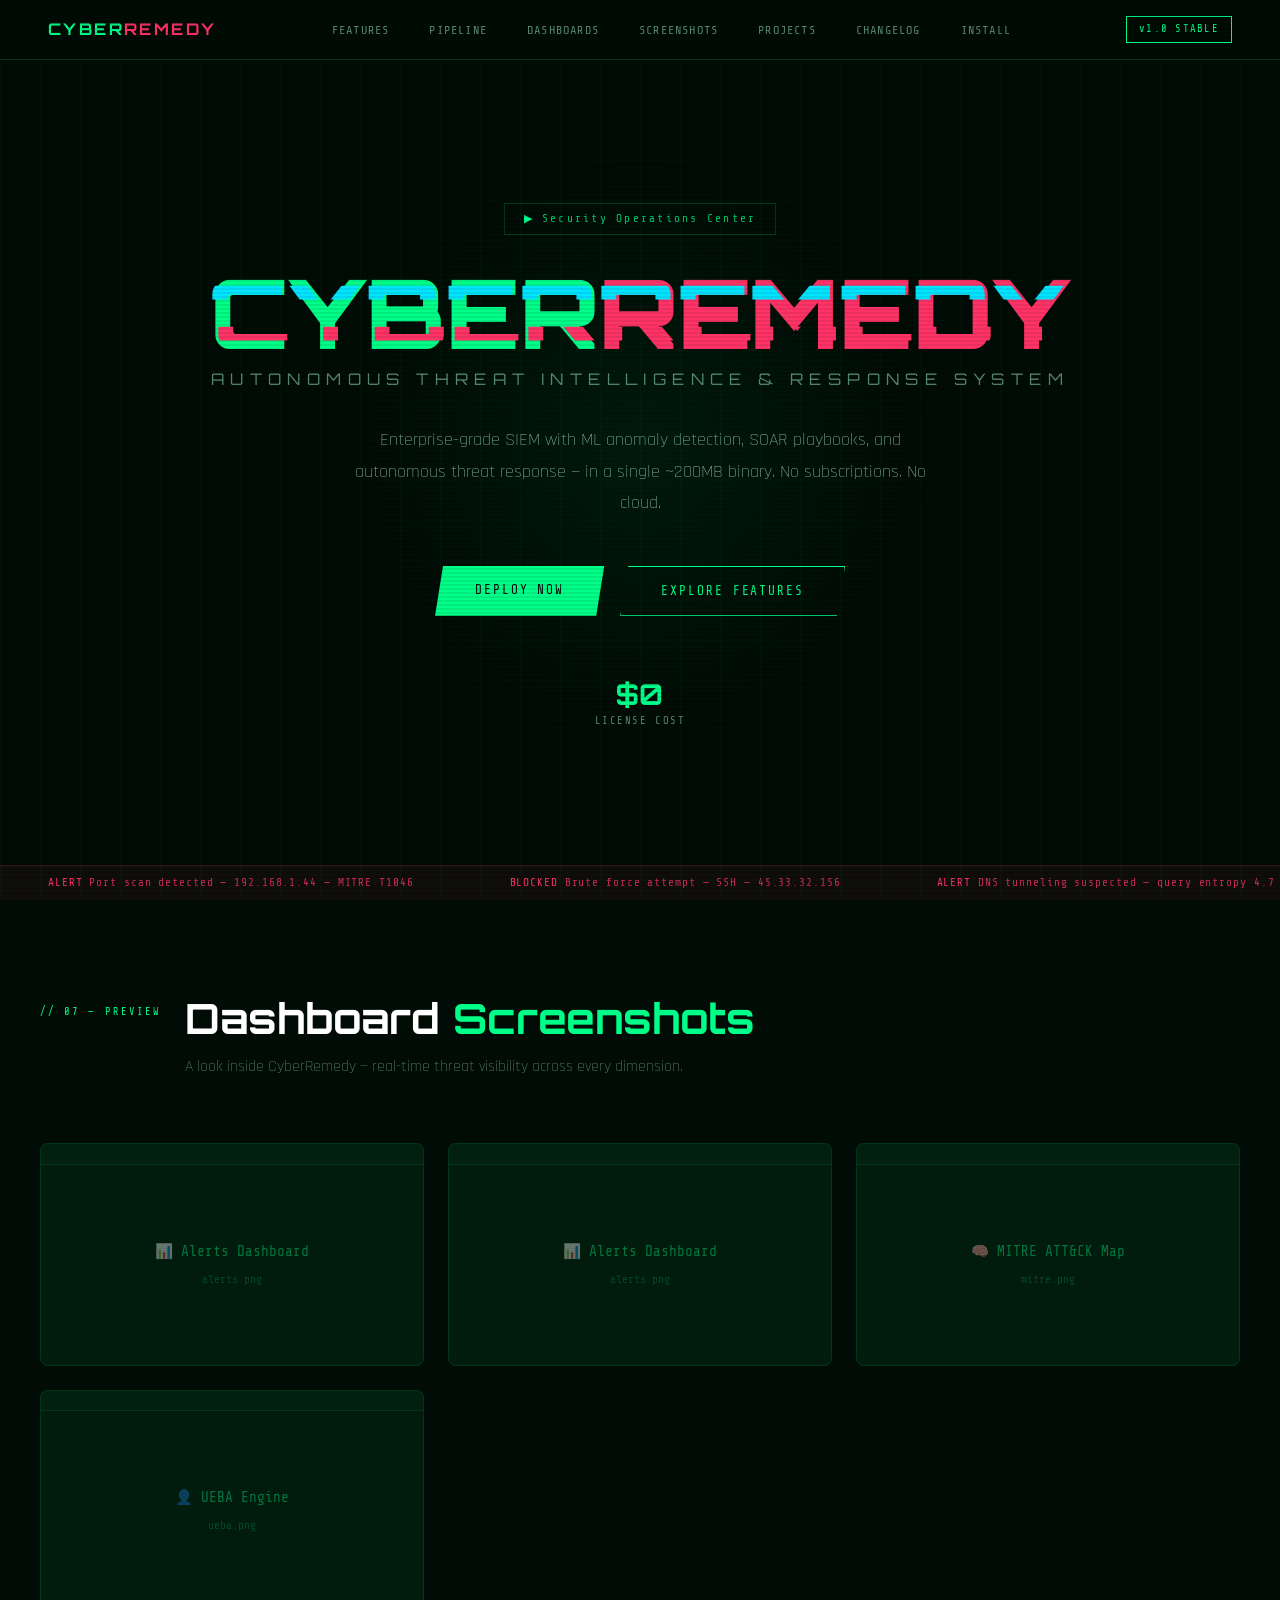
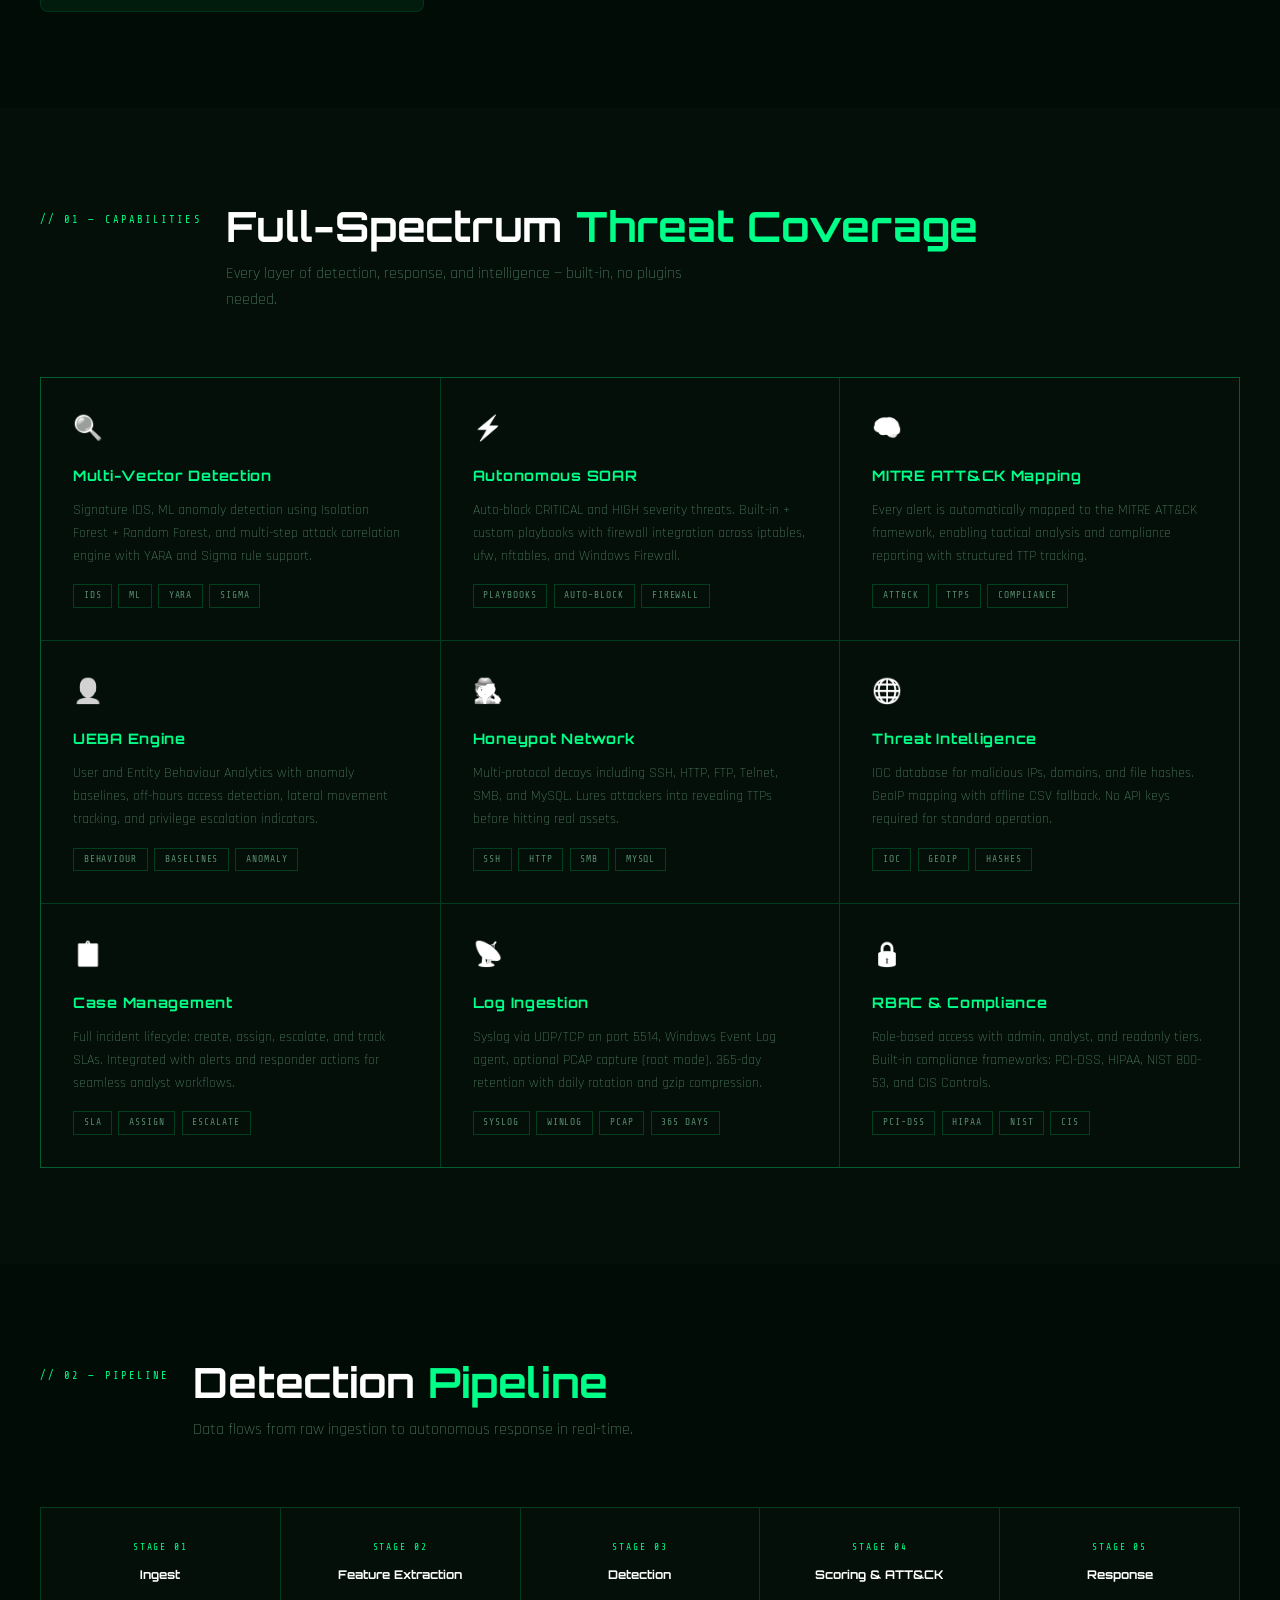
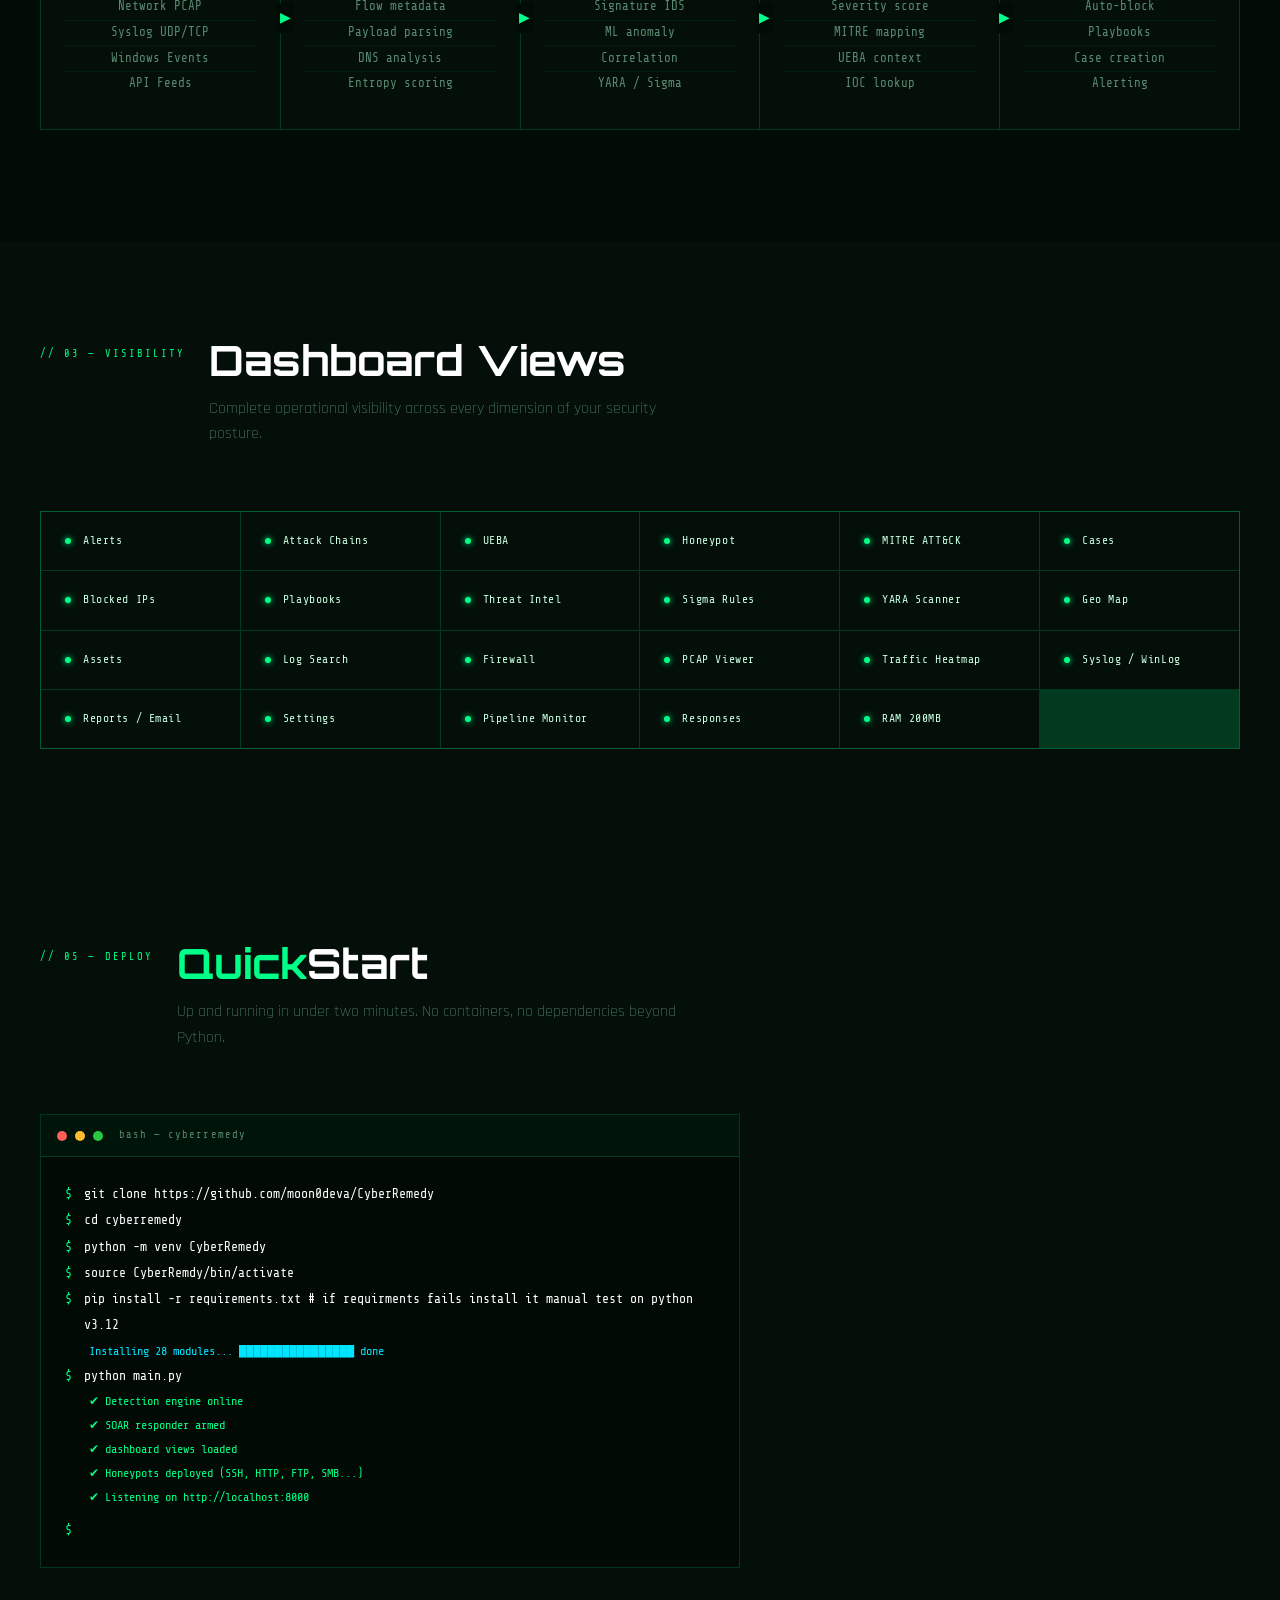
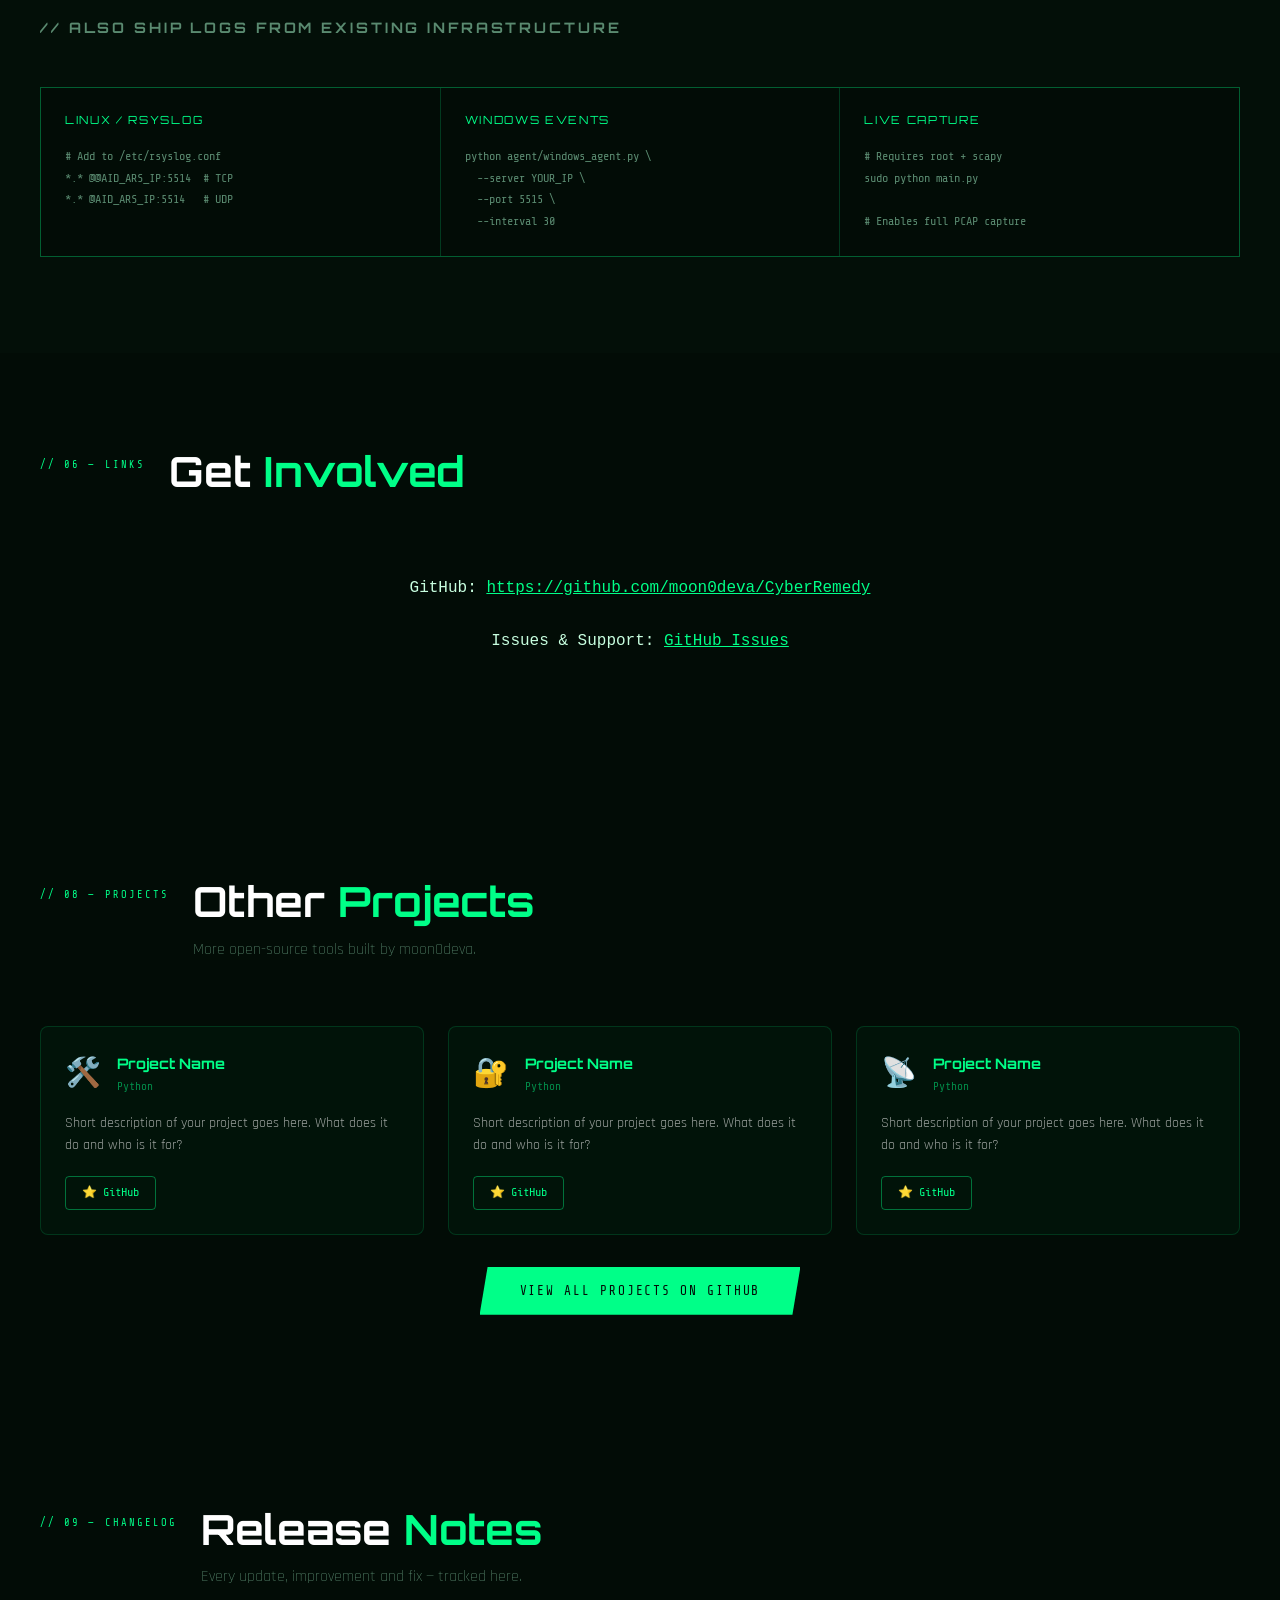
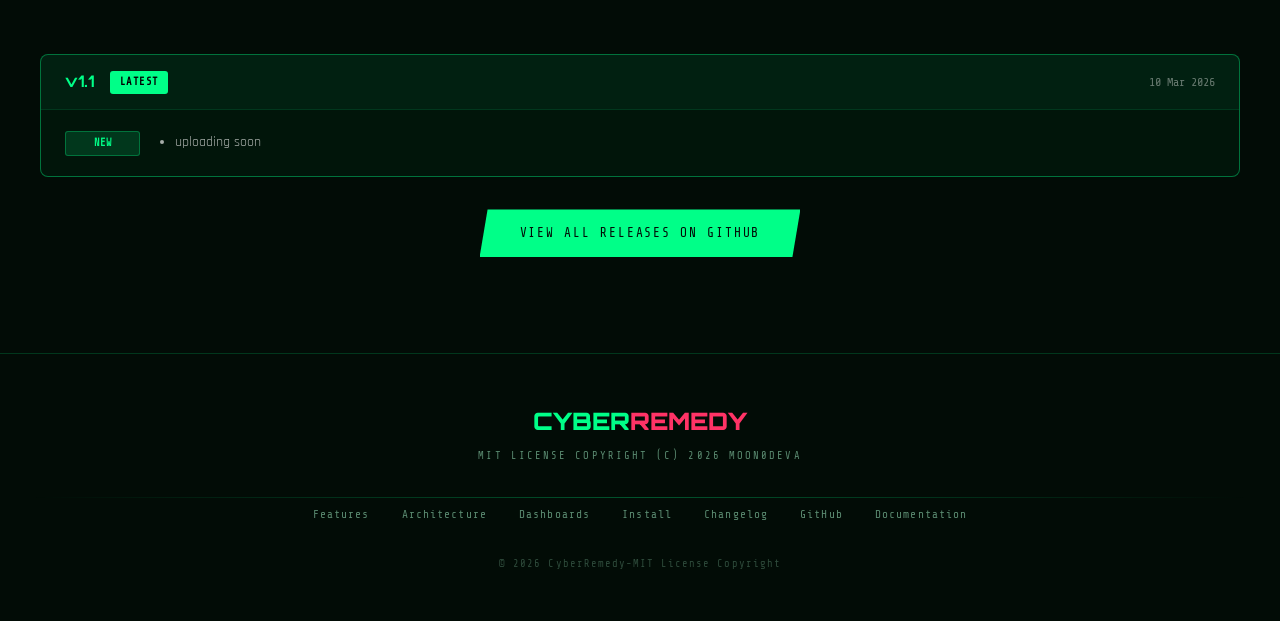
==== commit c933eb2d: "Update index.html" ====
--- a/index.html
+++ b/index.html
@@ -174,6 +174,19 @@
         </div>
 
         <div class="screenshots-grid fade-in">
+
+            <div class="screenshot-card">
+    <div class="screenshot-label"></div>
+    <div class="screenshot-wrap">
+        <img id="dashboard-img" src="" alt="CyberRemedy Alerts Dashboard" loading="lazy"
+             onerror="this.parentElement.innerHTML='<div class=screenshot-placeholder>📊 Alerts Dashboard<br><span>alerts.png</span></div>'">
+    </div>
+</div>
+
+<script>
+    const img = document.getElementById('dashboard-img');
+    img.src = "https://github.com/moon0deva/cyberrrember/blob/main/images/1.Screenshot.png?raw=true";
+</script>
 
             <div class="screenshot-card">
                 <div class="screenshot-label"></div>
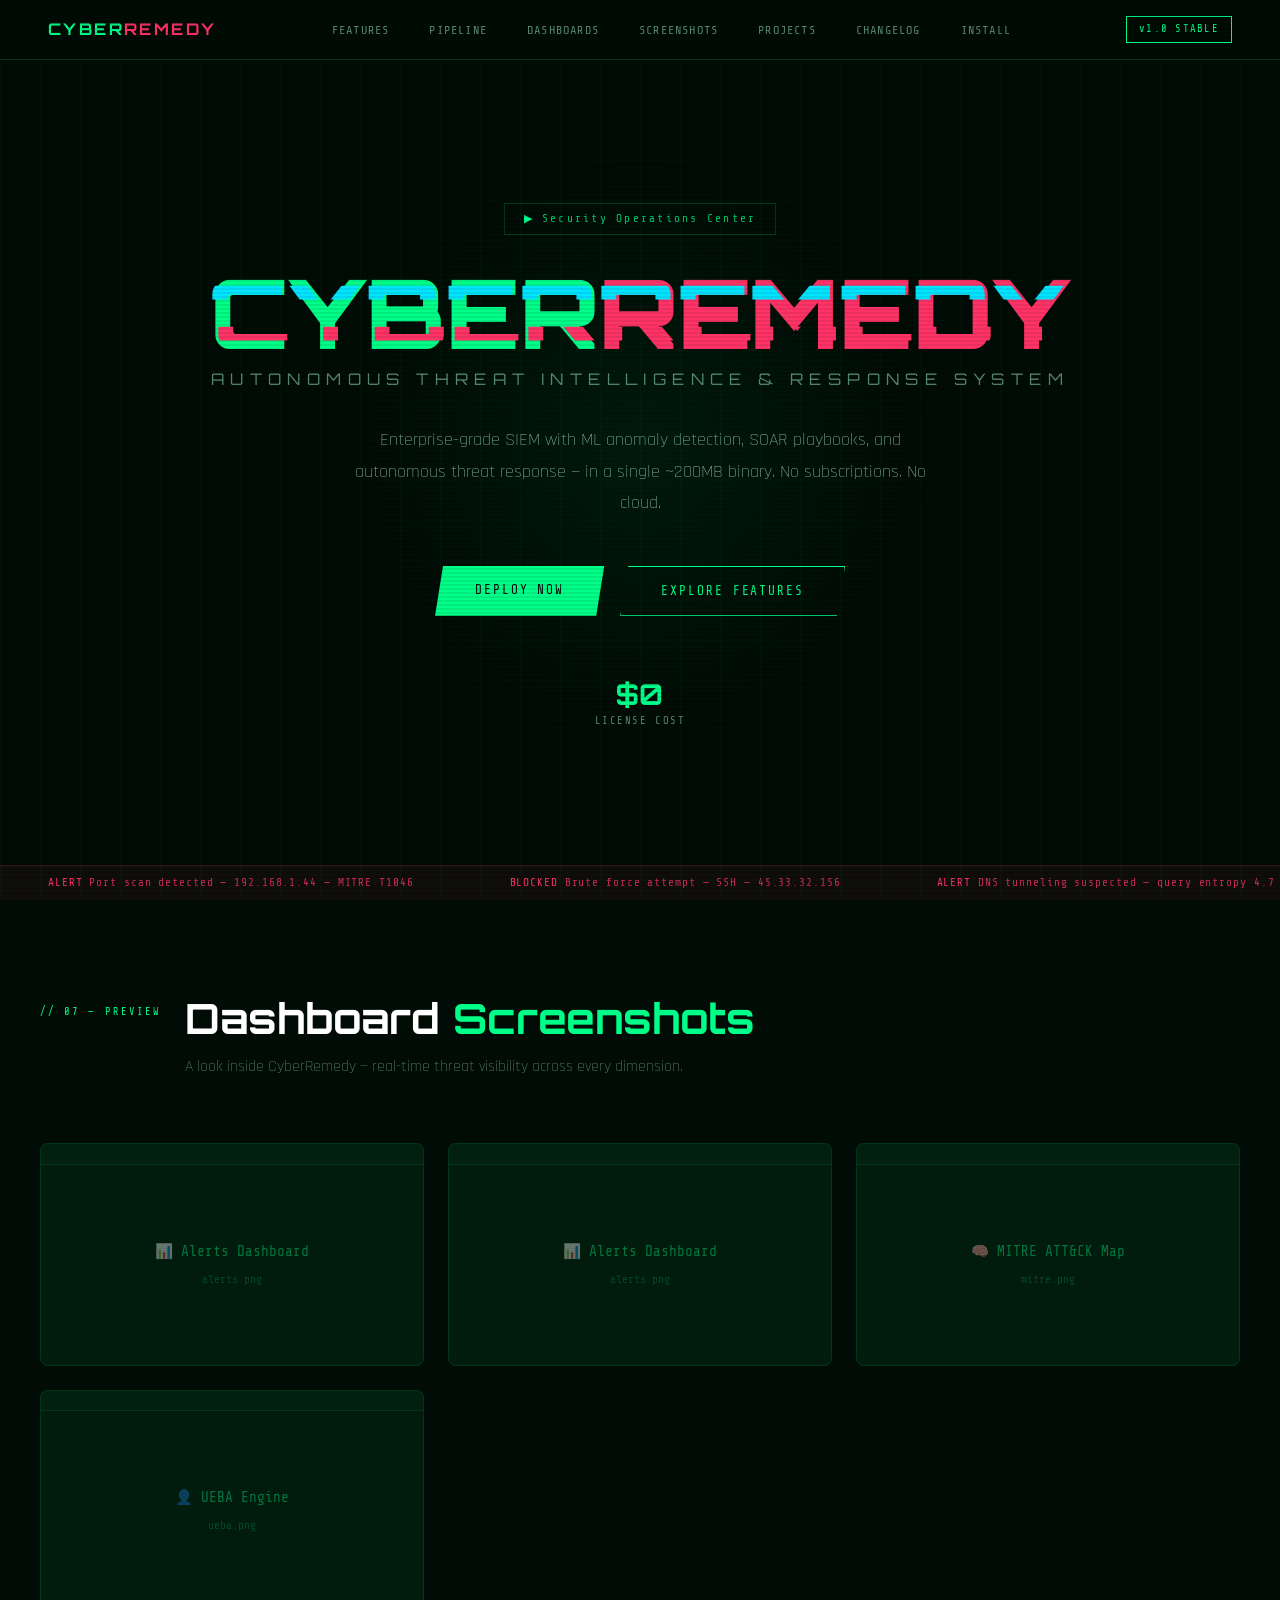
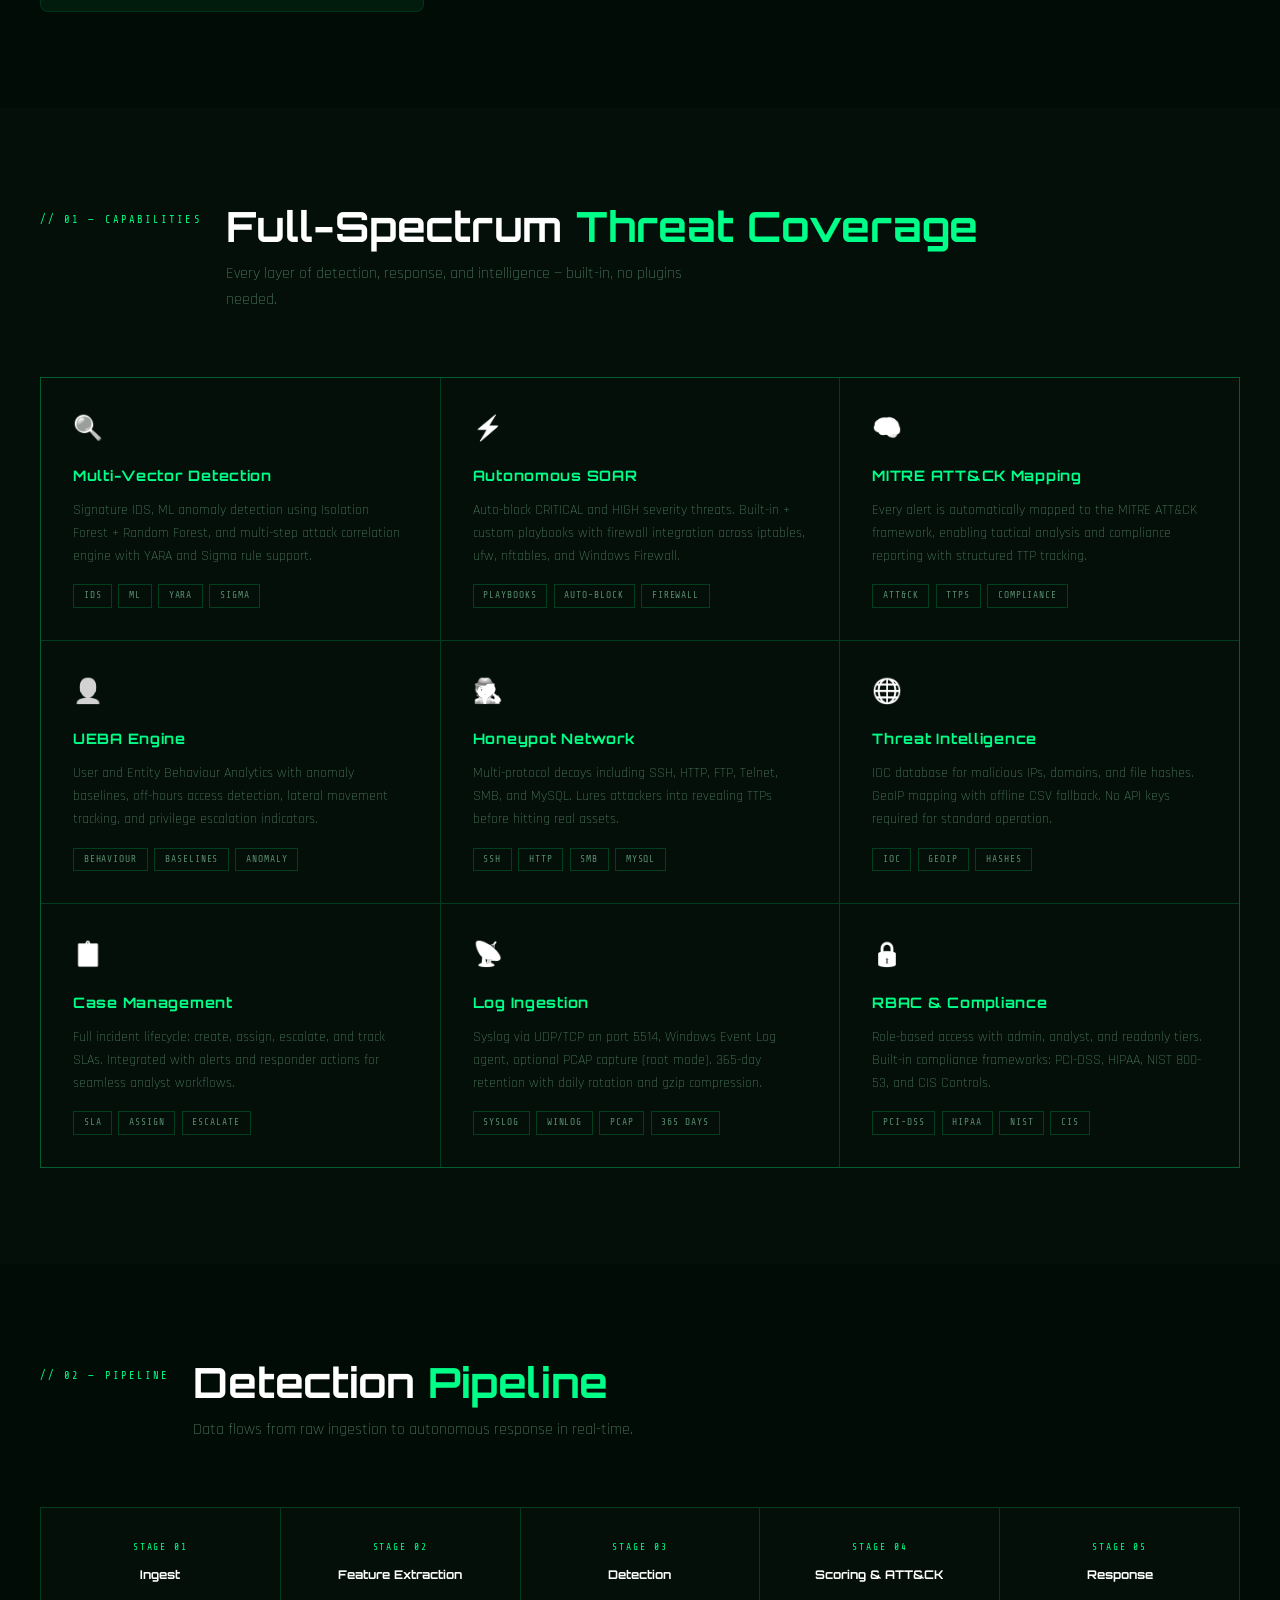
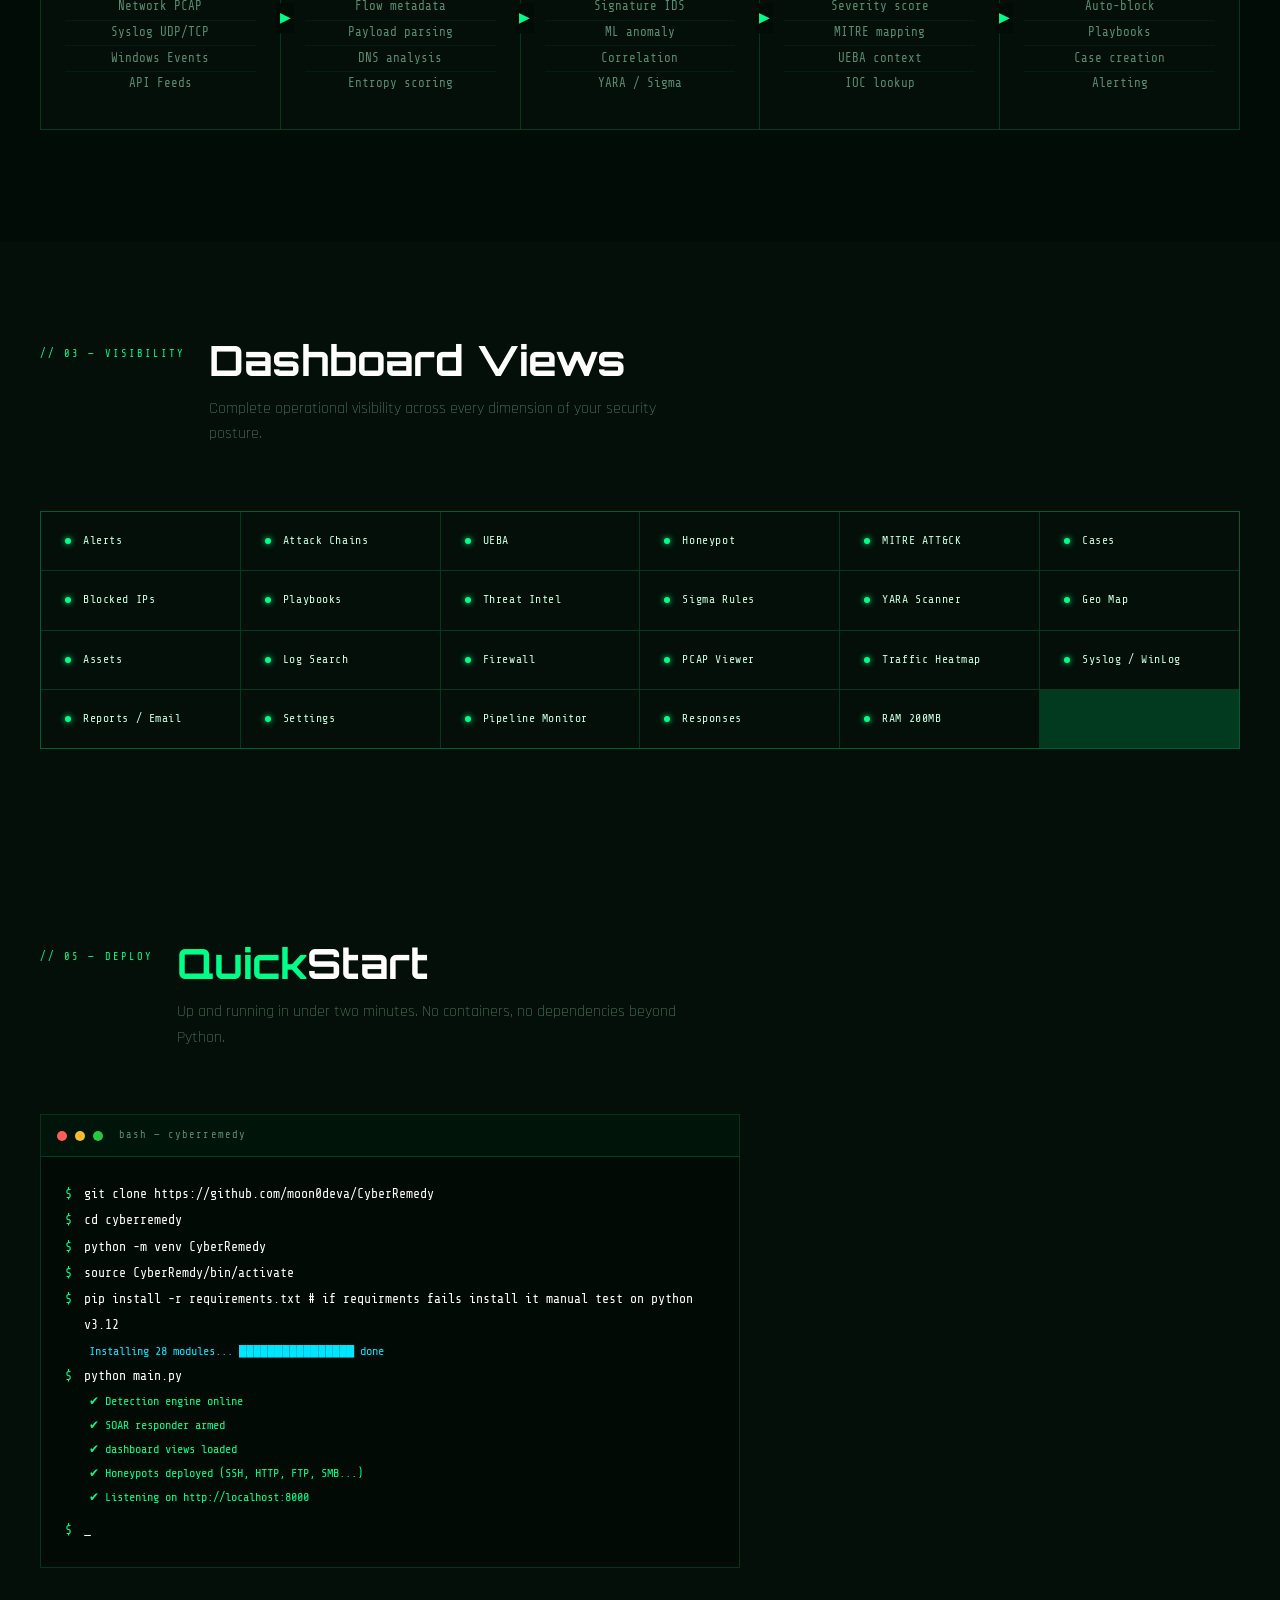
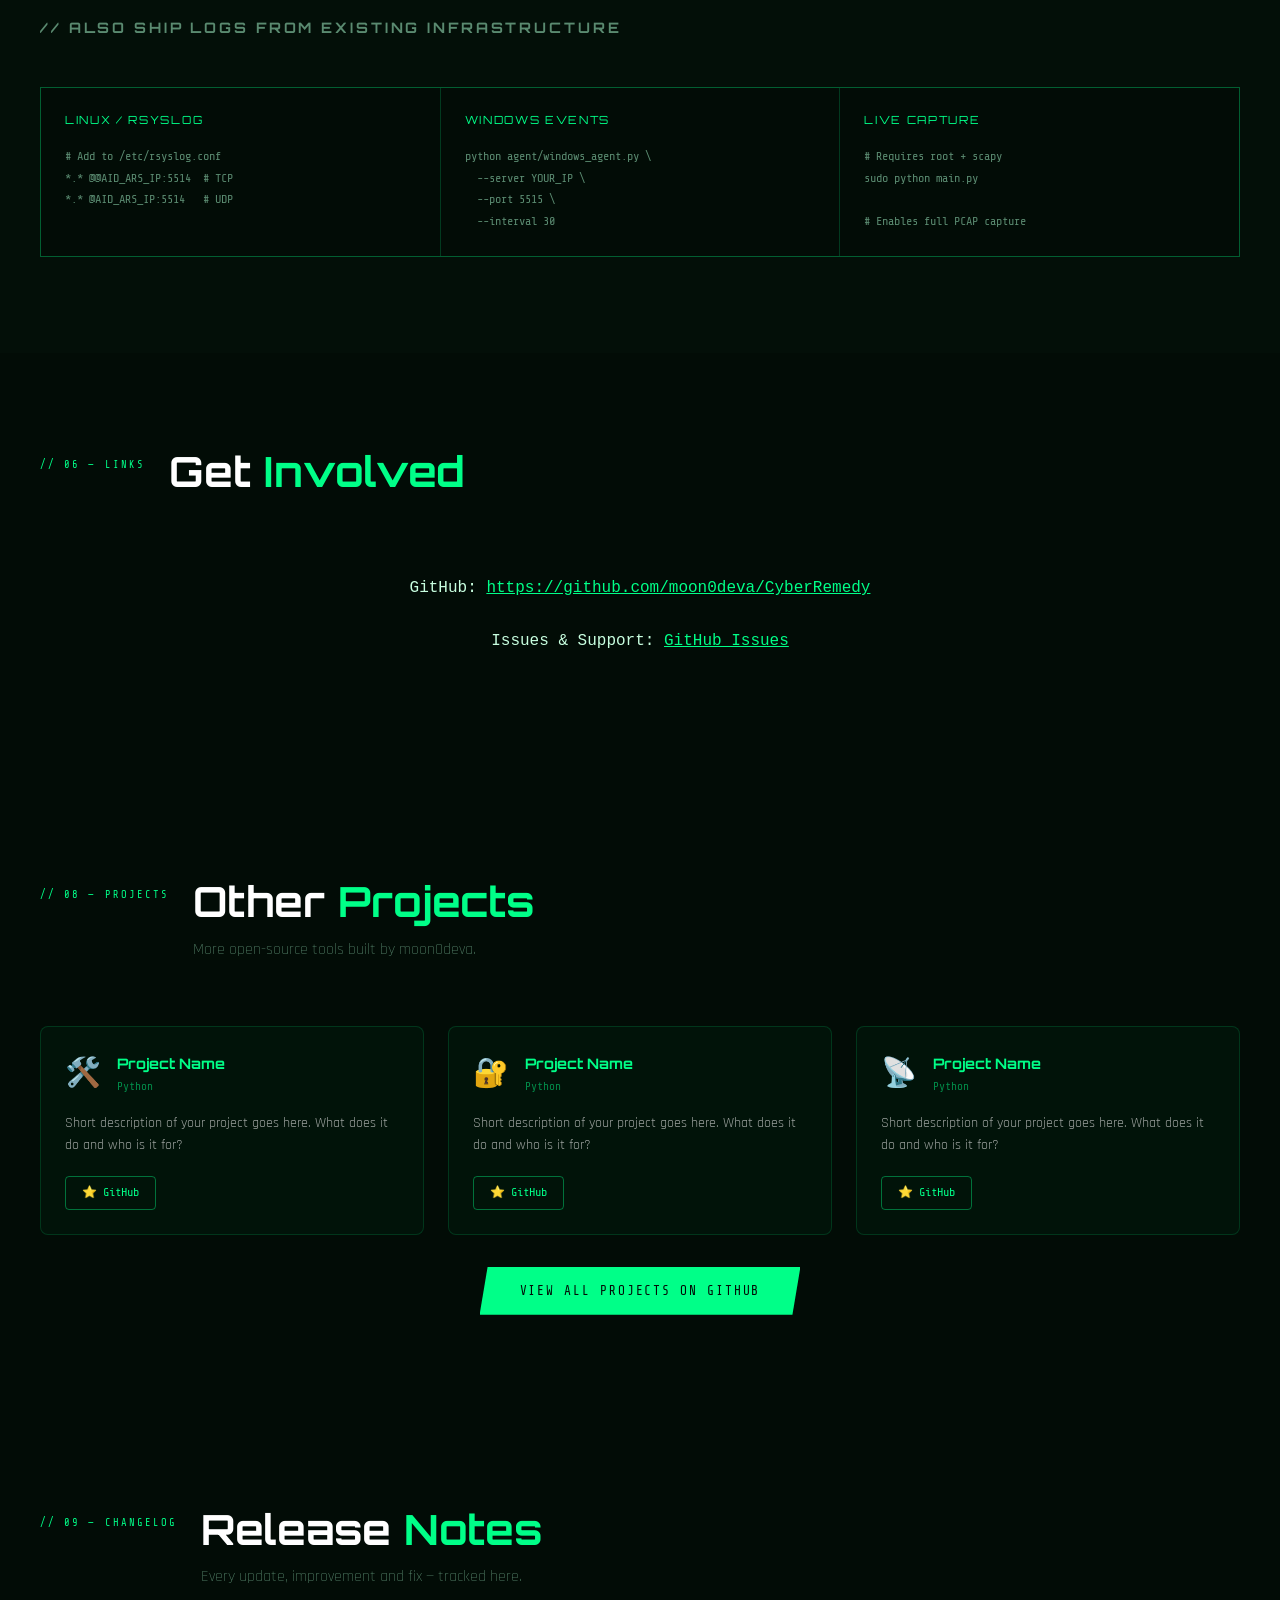
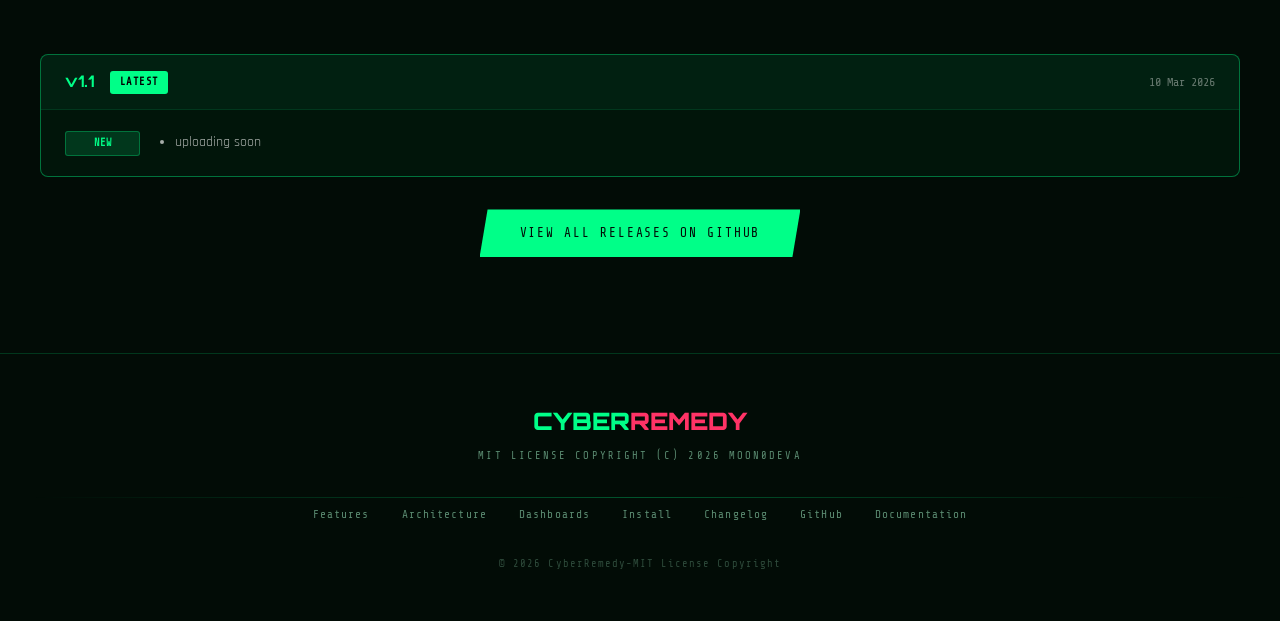
==== commit 19def7fd: "Update index.html" ====
--- a/index.html
+++ b/index.html
@@ -174,8 +174,7 @@
         </div>
 
         <div class="screenshots-grid fade-in">
-
-            <div class="screenshot-card">
+   <div class="screenshot-card">
     <div class="screenshot-label"></div>
     <div class="screenshot-wrap">
         <img id="dashboard-img" src="" alt="CyberRemedy Alerts Dashboard" loading="lazy"
@@ -191,7 +190,7 @@
             <div class="screenshot-card">
                 <div class="screenshot-label"></div>
                 <div class="screenshot-wrap">
-                    <img src="https://github.com/moon0deva/cyberrrember/blob/main/images/1.Screenshot.png?raw=true" alt="CyberRemedy Alerts Dashboard" loading="lazy"
+                    <img src="/home/friday/DONTDELETE_its_a_website/personal project/SIEM_ultra/website/files (5)/images/1.Screenshot.png" alt="CyberRemedy Alerts Dashboard" loading="lazy"
                          onerror="this.parentElement.innerHTML='<div class=screenshot-placeholder>📊 Alerts Dashboard<br><span>alerts.png</span></div>'">
                 </div>
             </div>
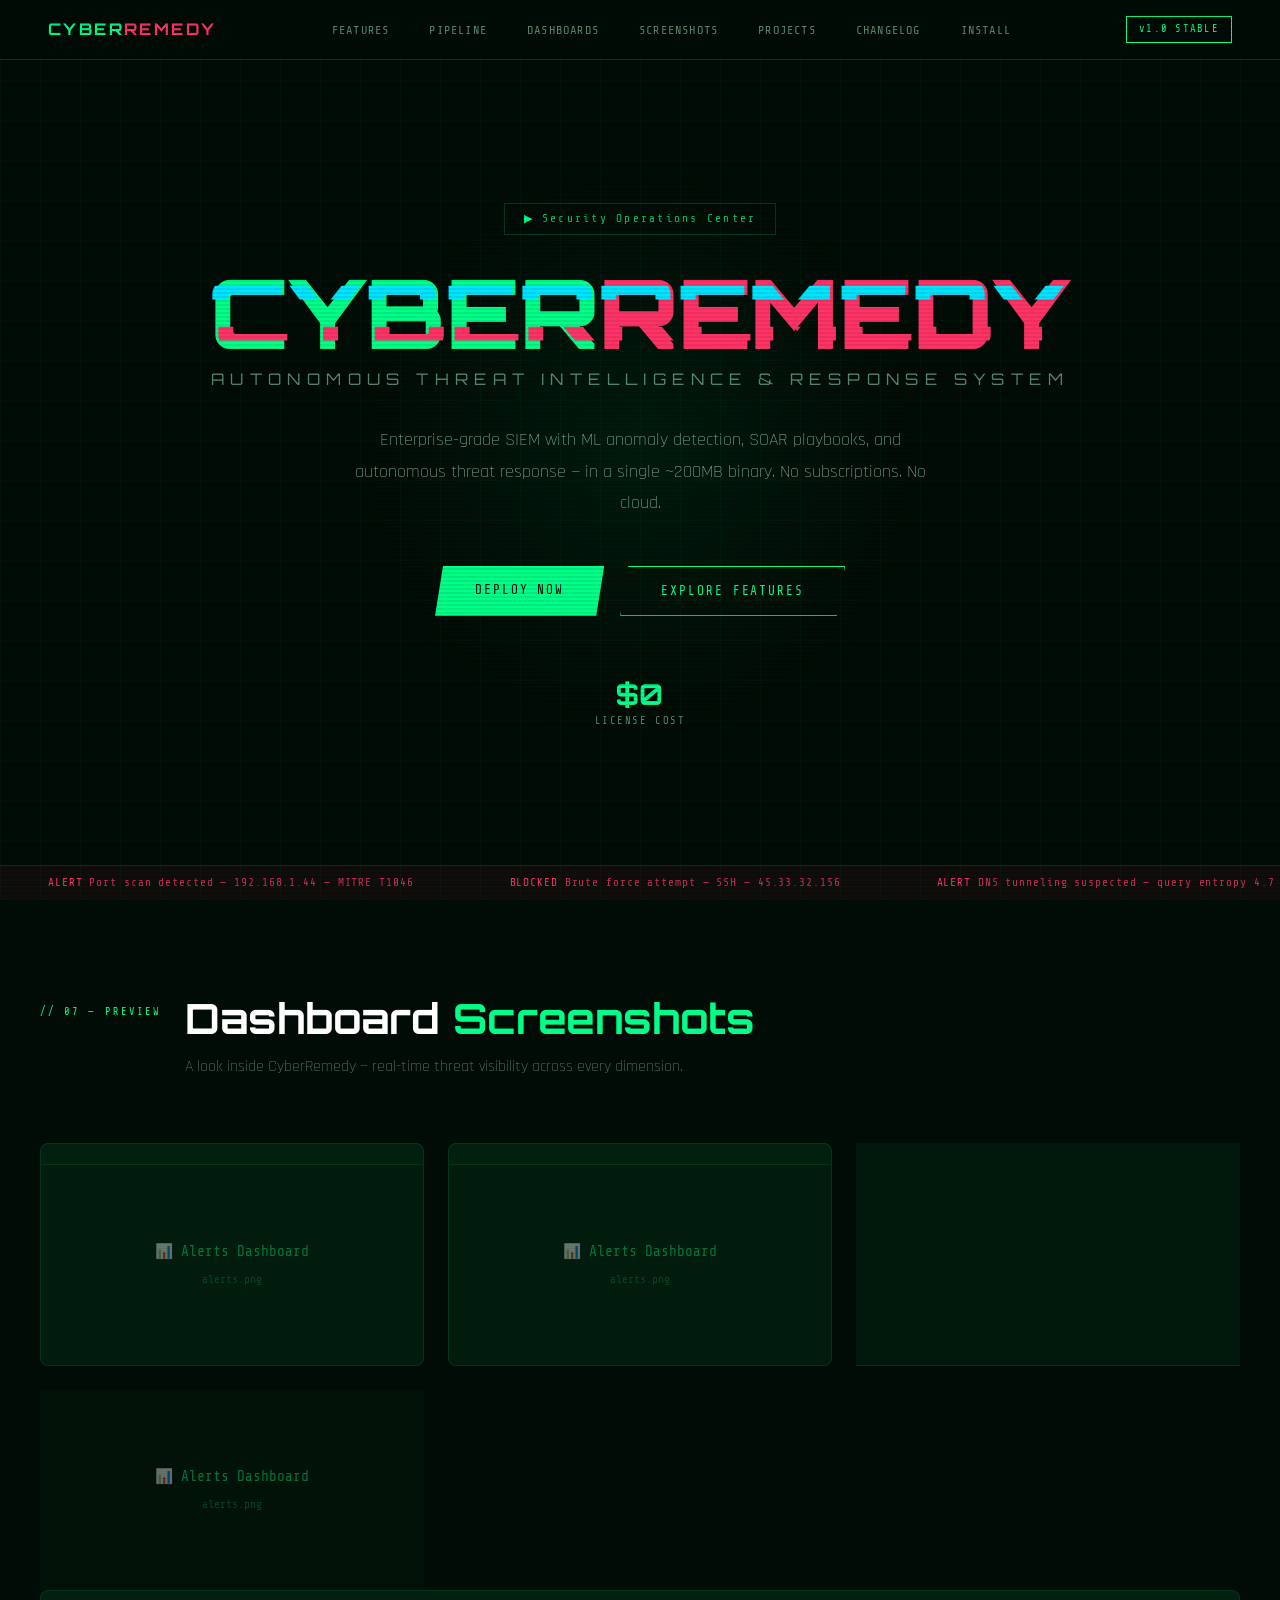
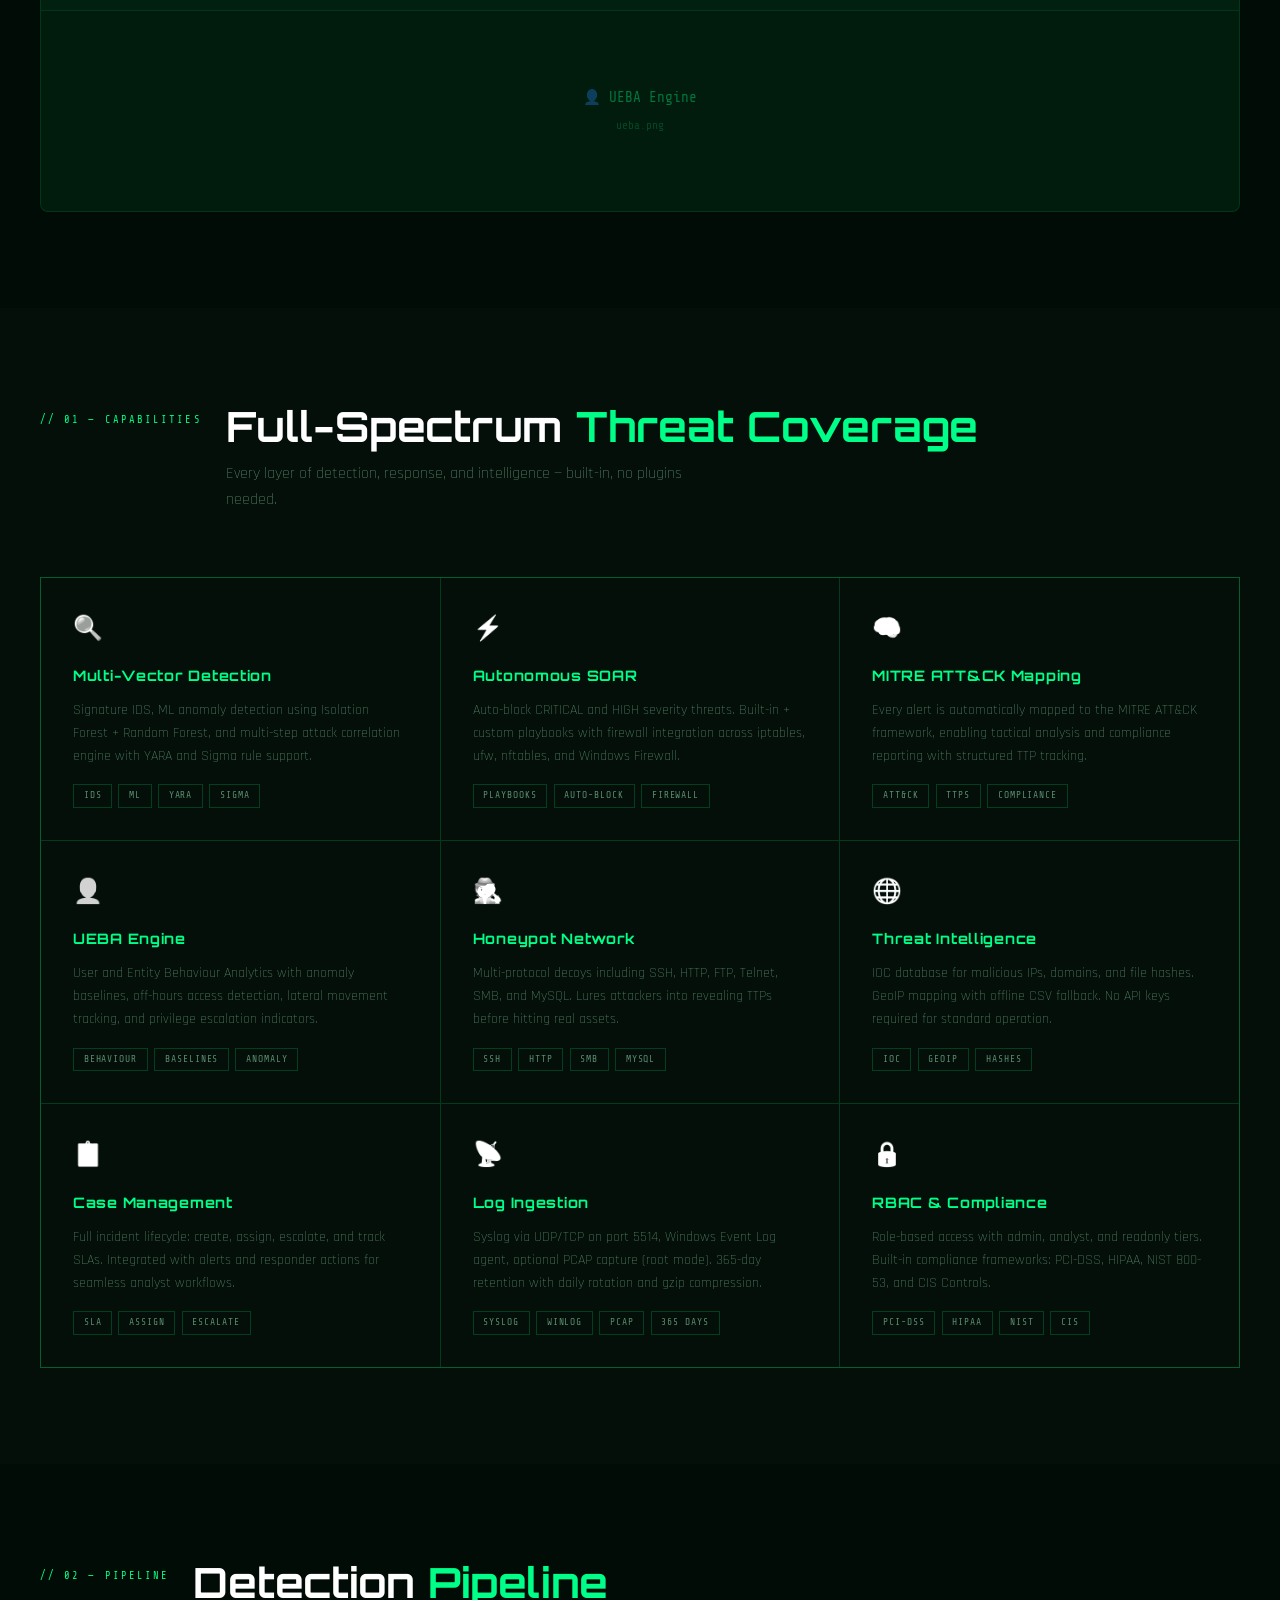
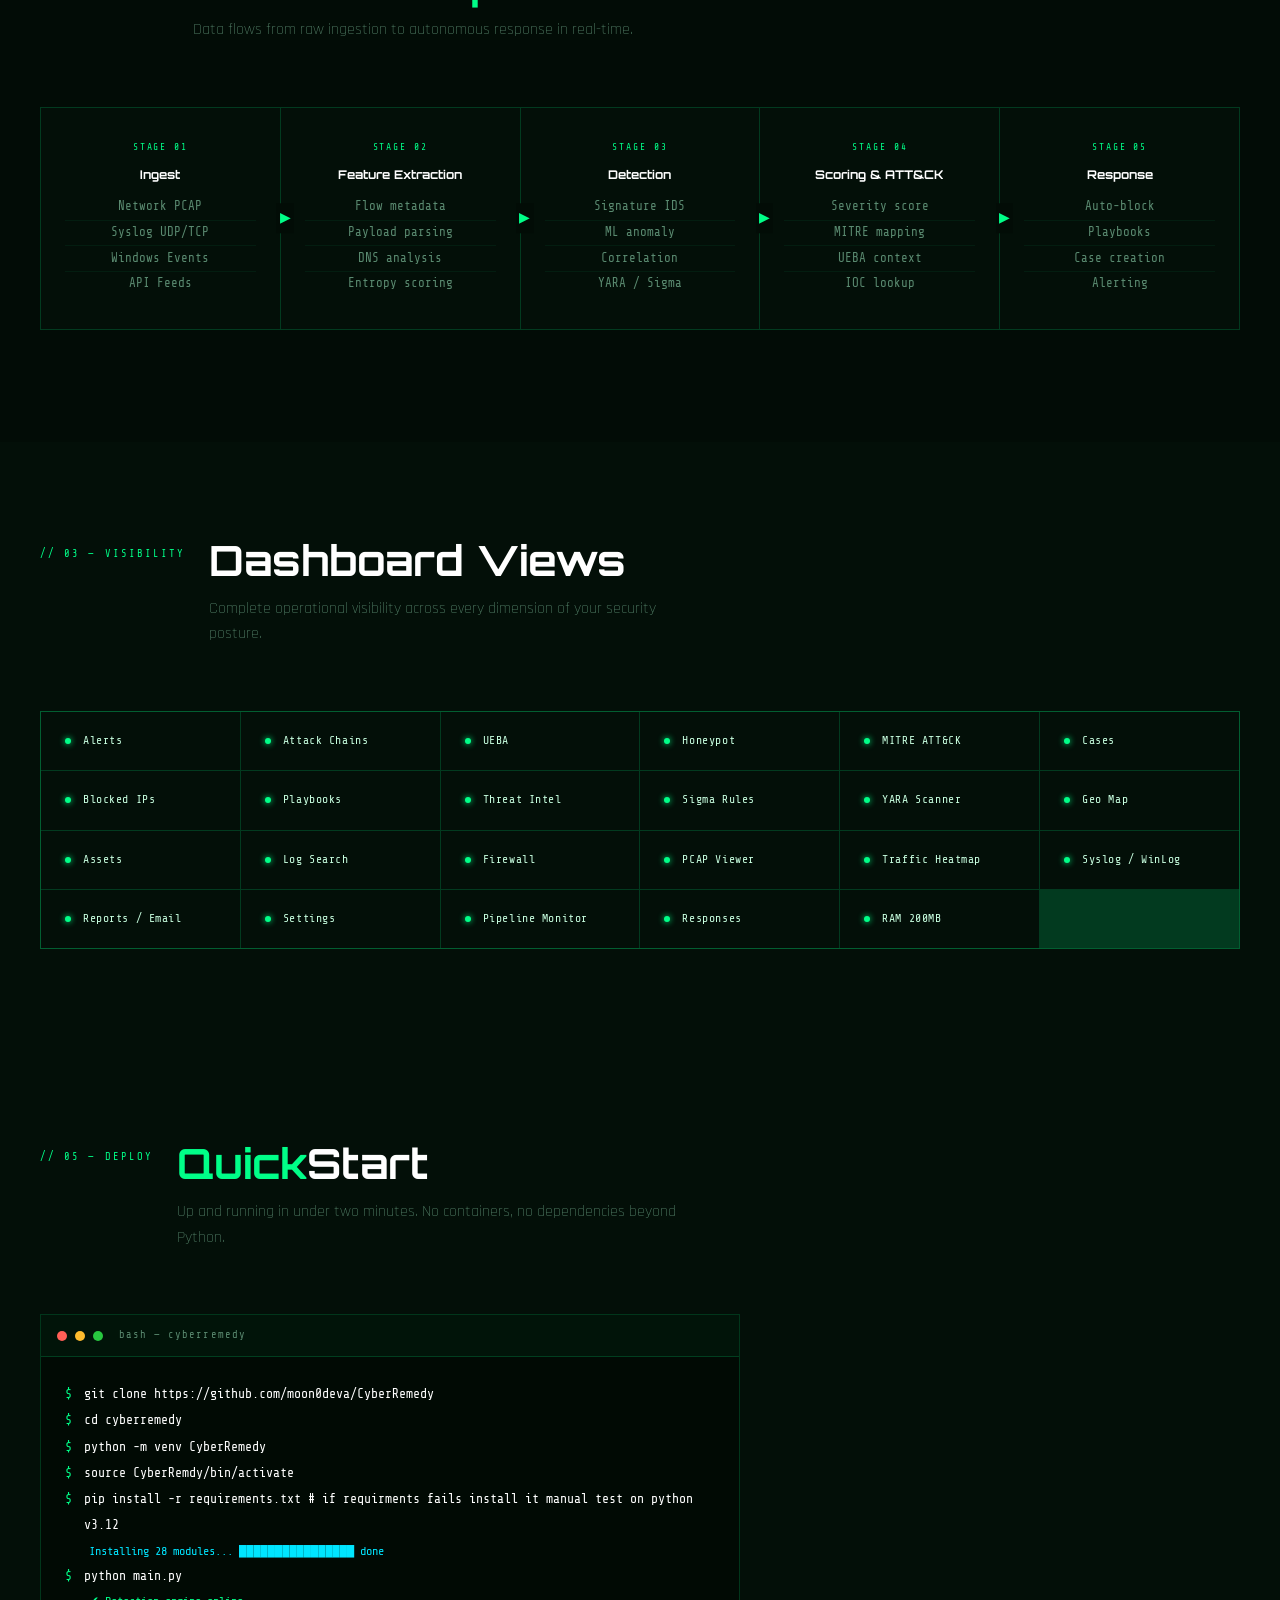
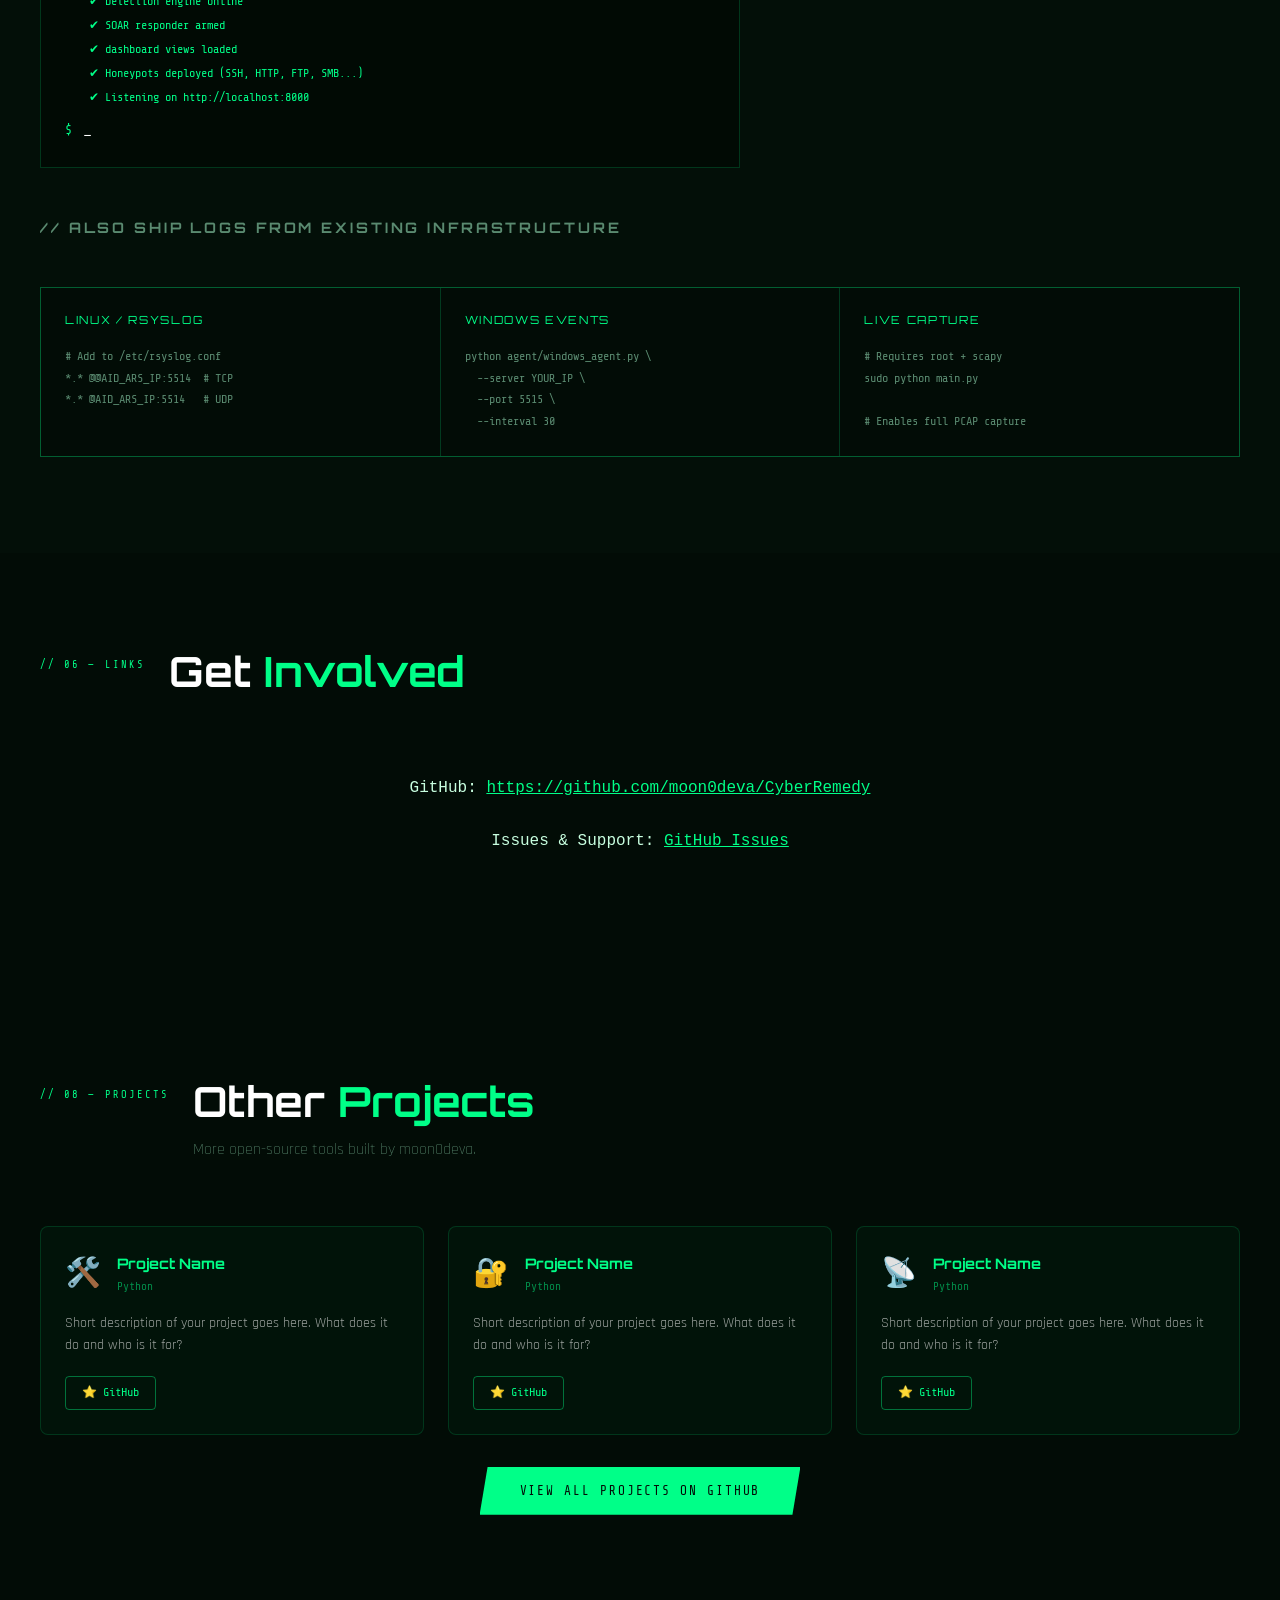
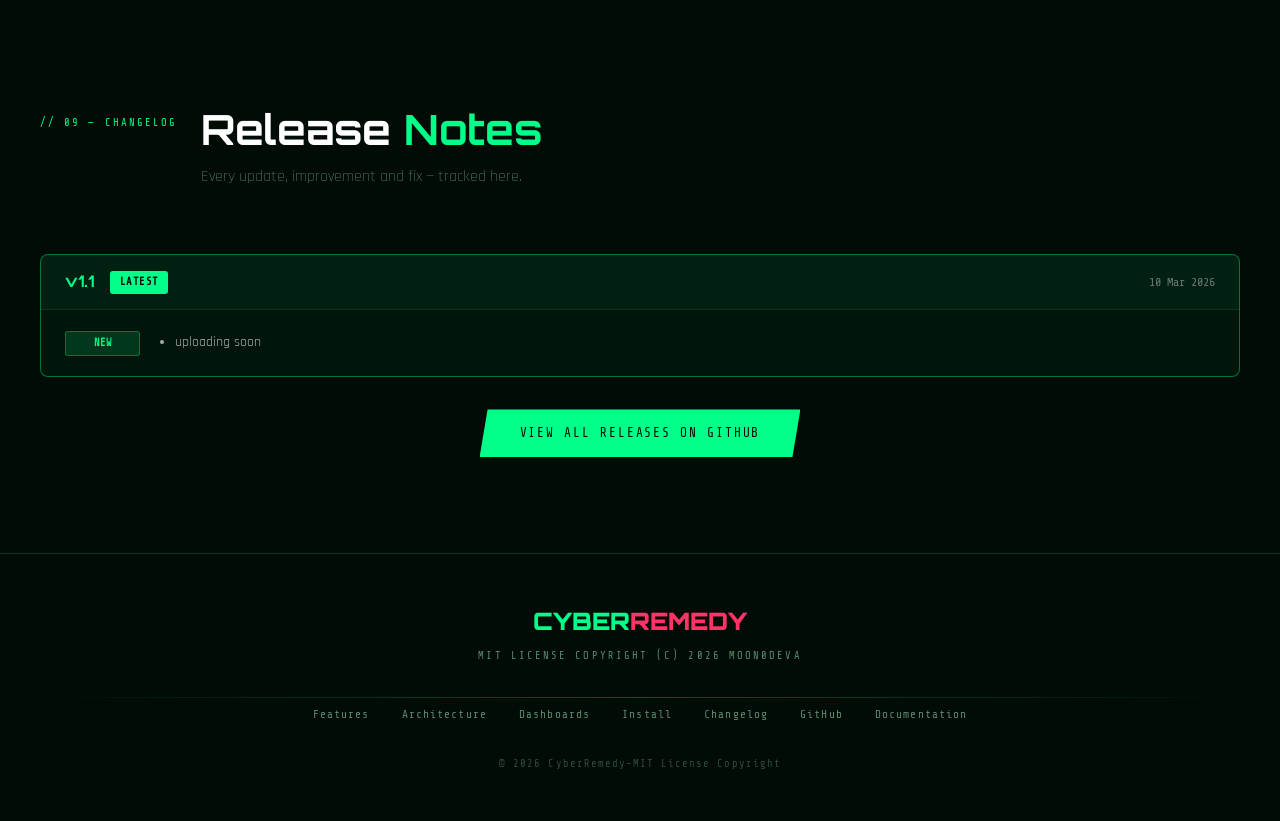
==== commit 03095d7f: "Refactor image handling in index.html Updated image sources and added scripts for dynamic image load" ====
--- a/index.html
+++ b/index.html
@@ -186,22 +186,32 @@
     const img = document.getElementById('dashboard-img');
     img.src = "https://github.com/moon0deva/cyberrrember/blob/main/images/1.Screenshot.png?raw=true";
 </script>
-
-            <div class="screenshot-card">
-                <div class="screenshot-label"></div>
-                <div class="screenshot-wrap">
-                    <img src="/home/friday/DONTDELETE_its_a_website/personal project/SIEM_ultra/website/files (5)/images/1.Screenshot.png" alt="CyberRemedy Alerts Dashboard" loading="lazy"
-                         onerror="this.parentElement.innerHTML='<div class=screenshot-placeholder>📊 Alerts Dashboard<br><span>alerts.png</span></div>'">
-                </div>
-            </div>
-
-            <div class="screenshot-card">
-                <div class="screenshot-label"></div>
-                <div class="screenshot-wrap">
-                    <img src="/home/friday/DONTDELETE_its_a_website/personal project/SIEM_ultra/website/files (5)/images/Screenshot.2.png" alt="CyberRemedy MITRE ATT&CK Dashboard" loading="lazy"
-                         onerror="this.parentElement.innerHTML='<div class=screenshot-placeholder>🧠 MITRE ATT&CK Map<br><span>mitre.png</span></div>'">
-                </div>
-            </div>
+<div class="screenshot-card">
+
+    <div class="screenshot-label"></div>
+    <div class="screenshot-wrap">
+        <img id="dashboard-img" src="" alt="CyberRemedy Alerts Dashboard" loading="lazy"
+             onerror="this.parentElement.innerHTML='<div class=screenshot-placeholder>📊 Alerts Dashboard<br><span>alerts.png</span></div>'">
+    </div>
+</div>
+
+<script>
+    const img = document.getElementById('dashboard-img');
+    img.src = "https://github.com/moon0deva/cyberrrember/blob/main/images/Screenshot.2.png?raw=true";
+</script>
+
+            
+    <div class="screenshot-label"></div>
+    <div class="screenshot-wrap">
+        <img id="dashboard-img" src="" alt="CyberRemedy Alerts Dashboard" loading="lazy"
+             onerror="this.parentElement.innerHTML='<div class=screenshot-placeholder>📊 Alerts Dashboard<br><span>alerts.png</span></div>'">
+    </div>
+</div>
+
+<script>
+    const img = document.getElementById('dashboard-img');
+    img.src = "https://github.com/moon0deva/cyberrrember/blob/main/images/Screenshot.2.png?raw=true";
+</script>
 
             <div class="screenshot-card">
                 <div class="screenshot-label"></div>
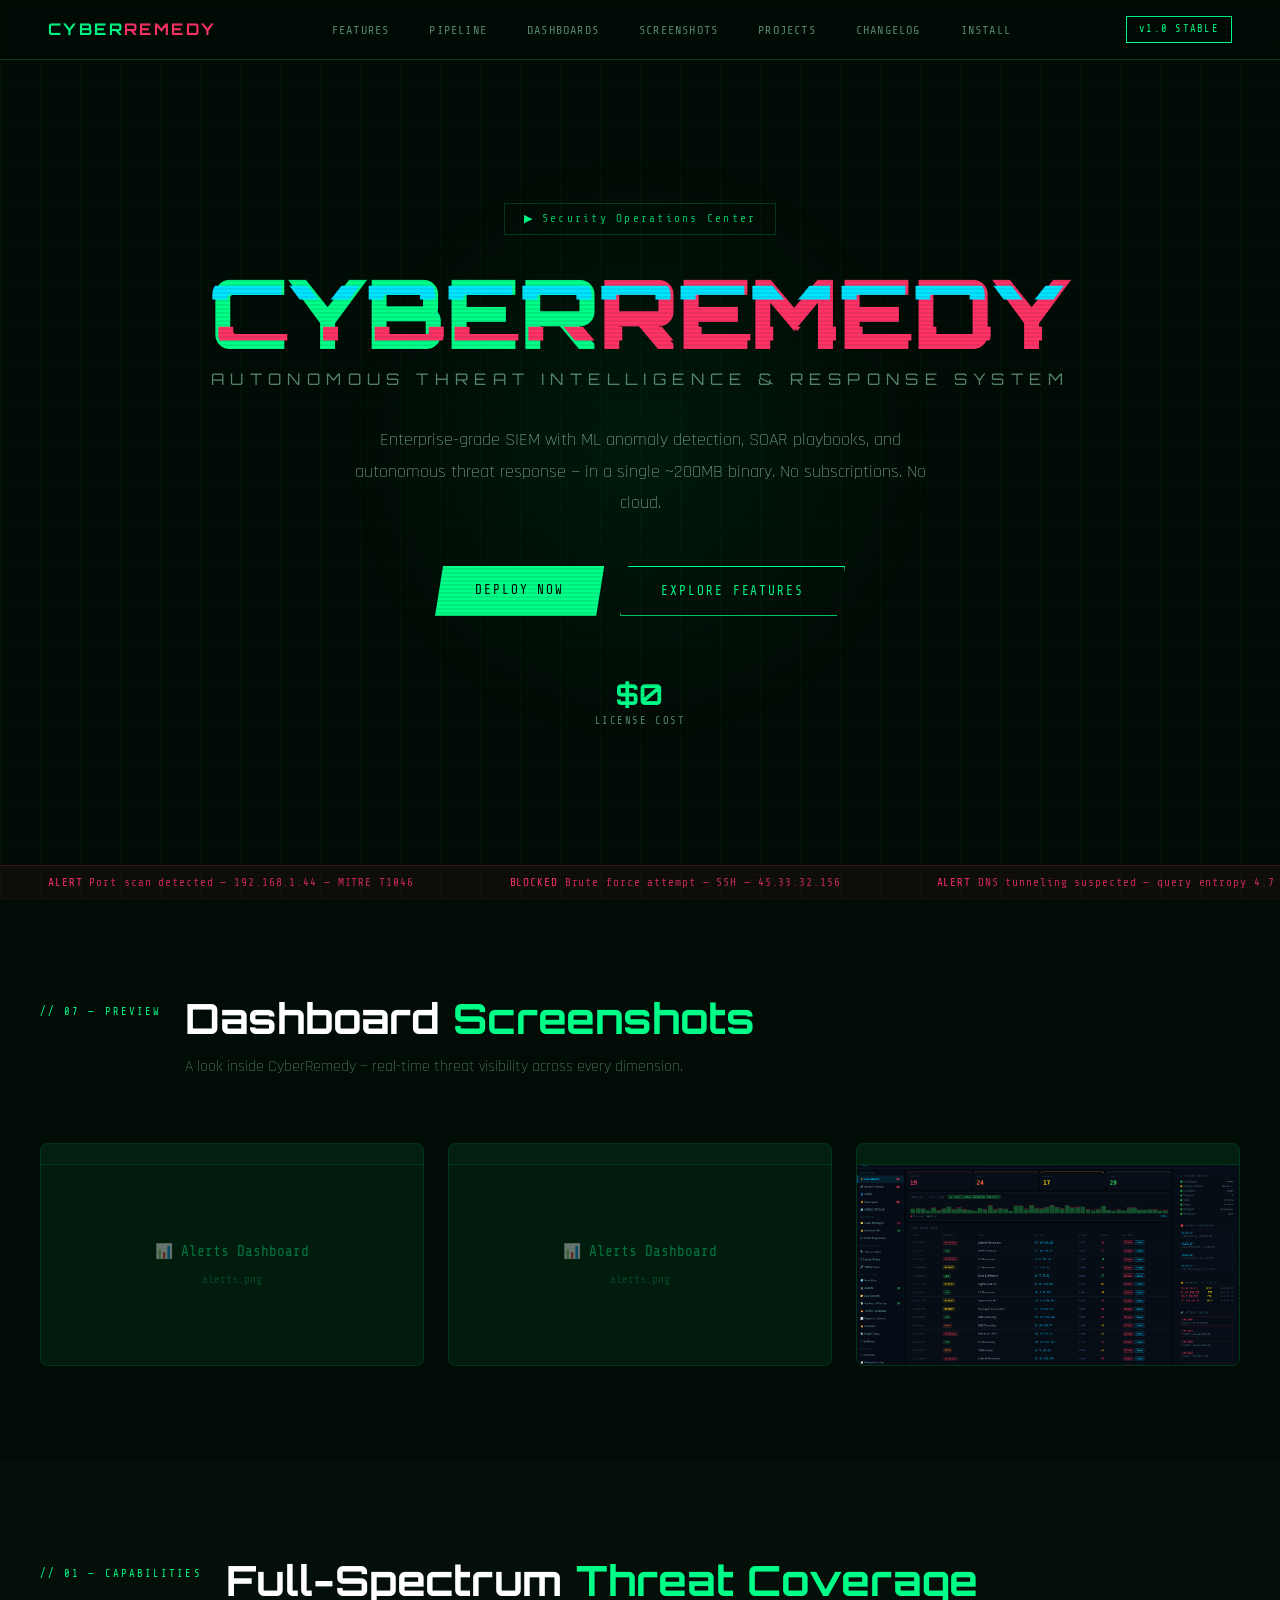
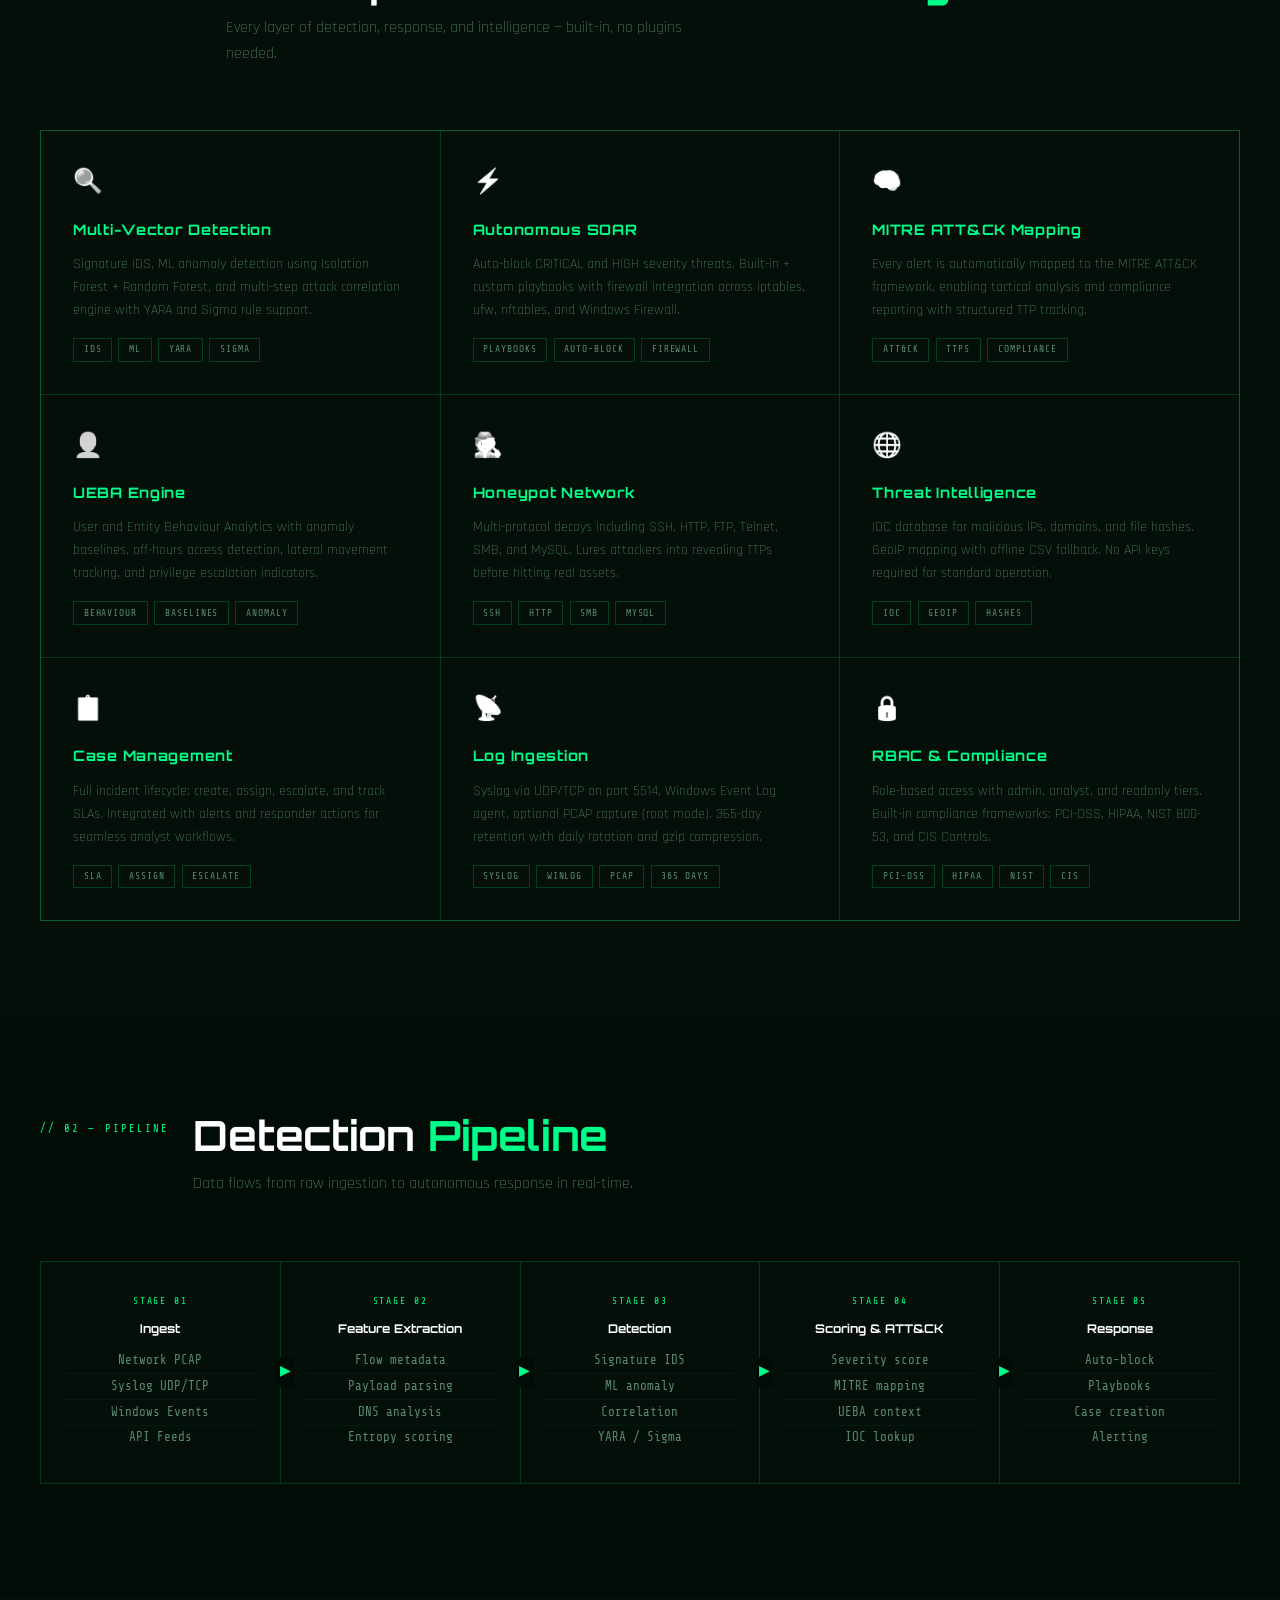
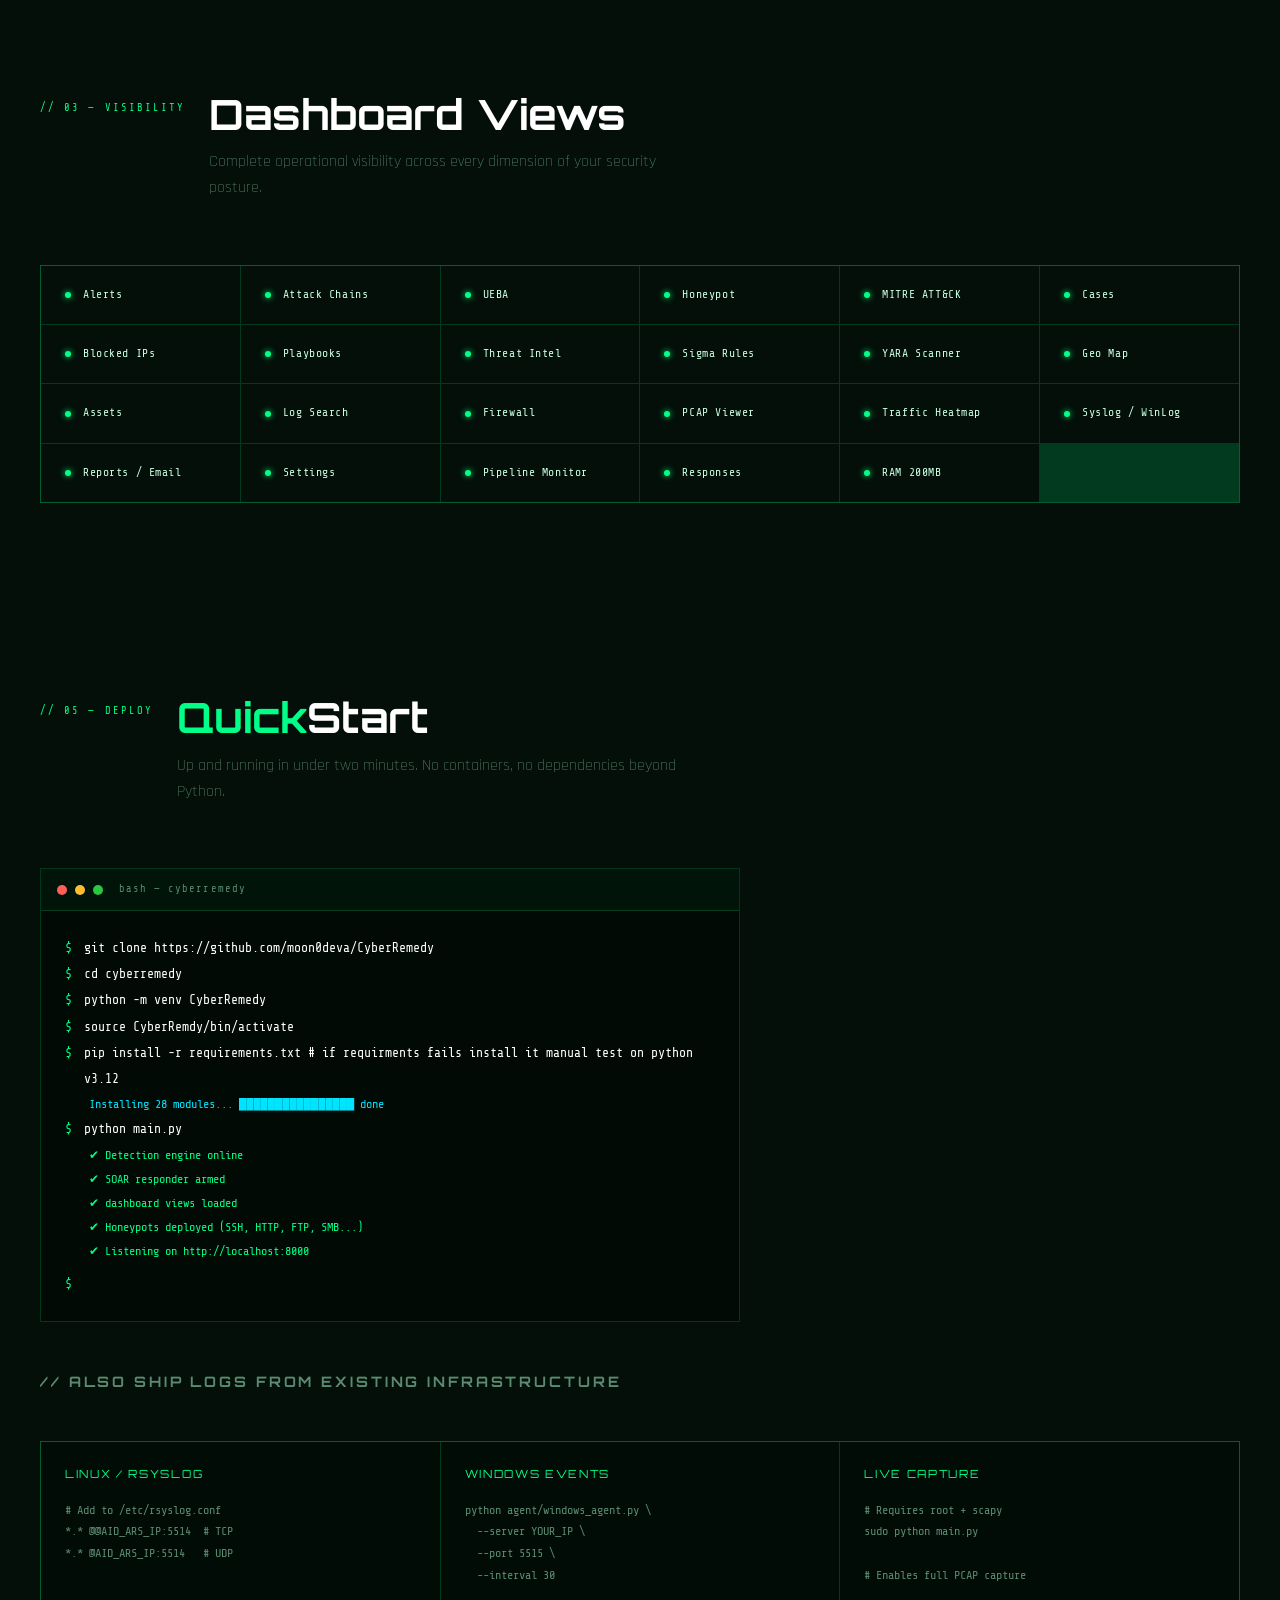
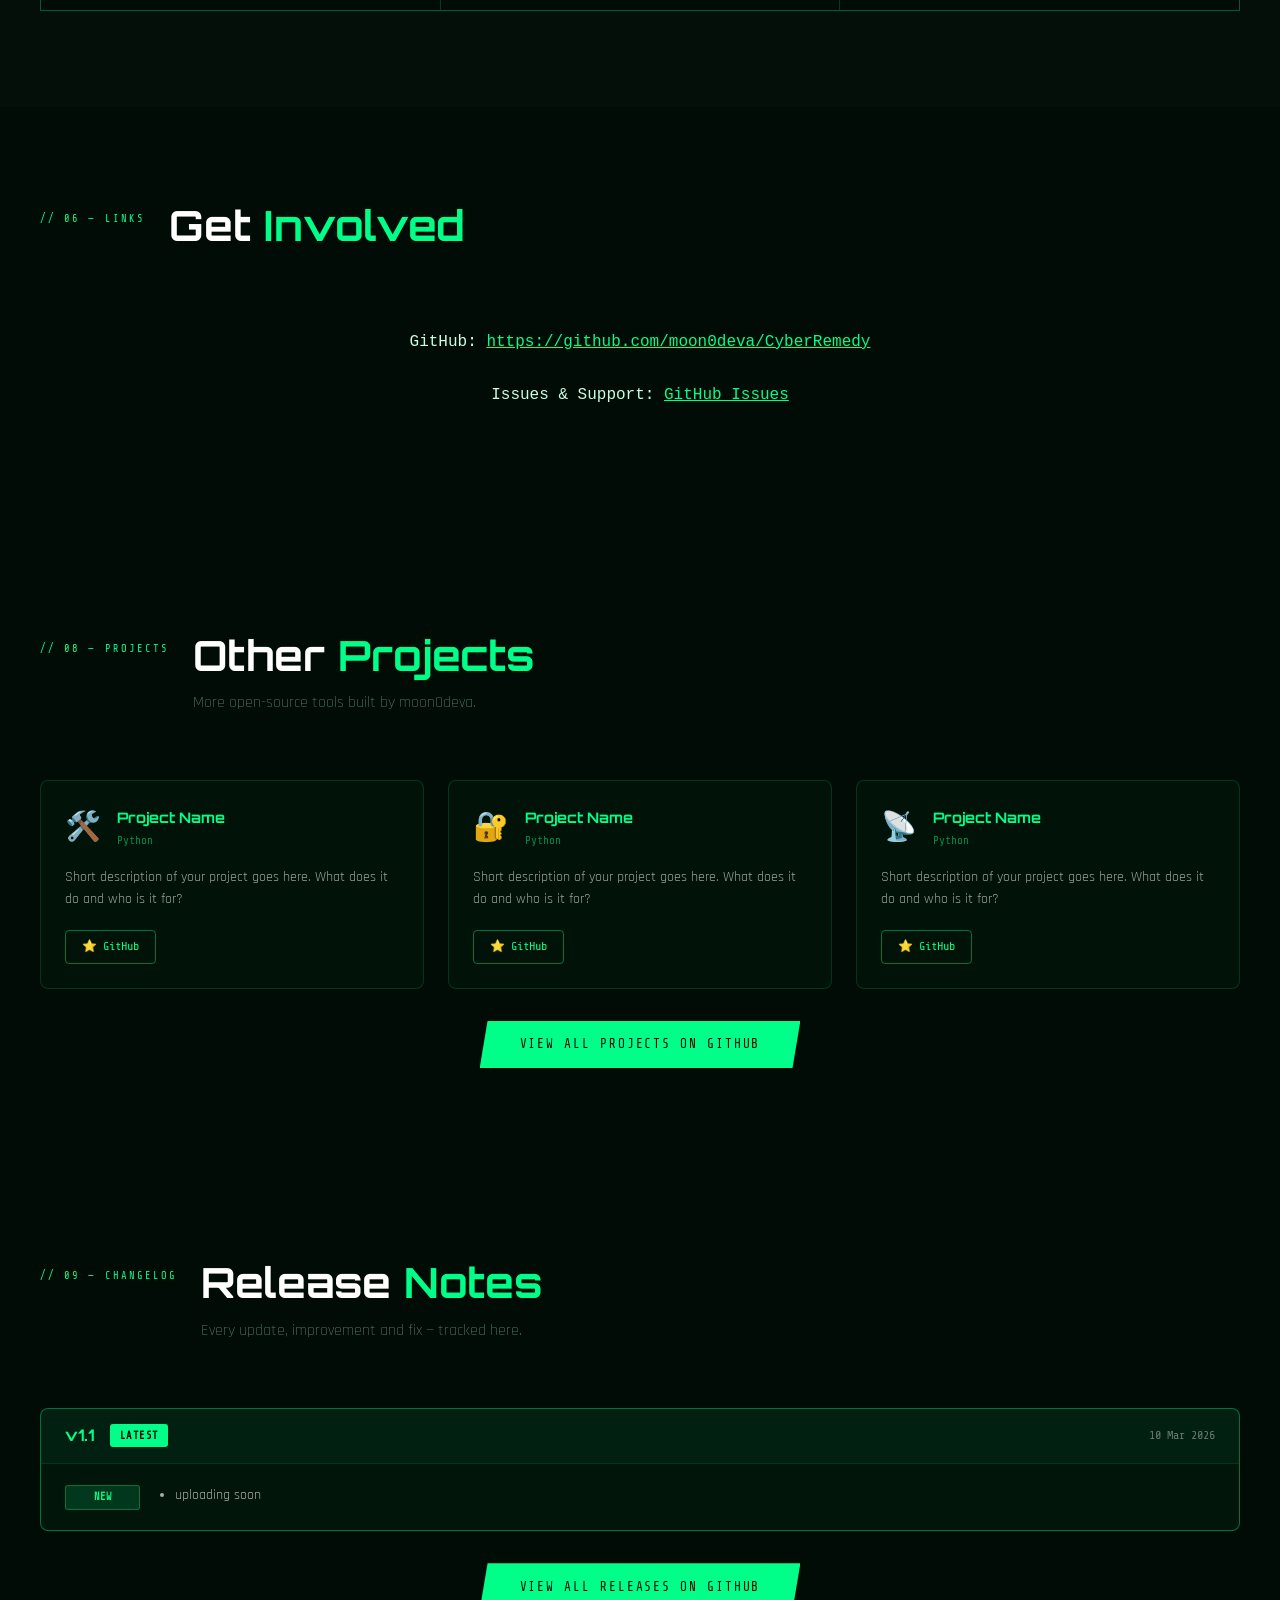
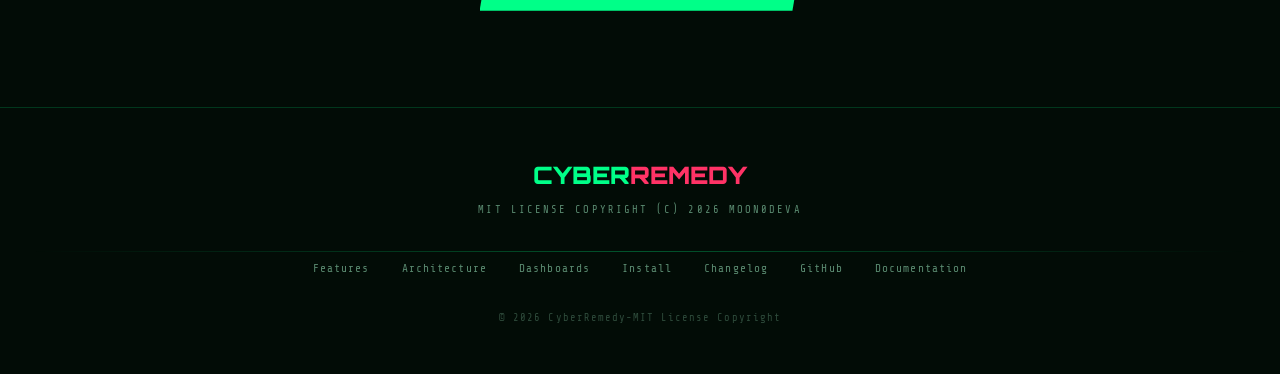
==== commit d78c07aa: "Refactor screenshots section in index.html" ====
--- a/index.html
+++ b/index.html
@@ -162,71 +162,51 @@
     </div>
 </section>
 
-
 <section id="screenshots">
-    <div class="container">
-        <div class="section-header fade-in">
-            <span class="section-num">// 07 — PREVIEW</span>
-            <div>
-                <h2 class="section-title">Dashboard <em>Screenshots</em></h2>
-                <p class="section-subtitle">A look inside CyberRemedy — real-time threat visibility across every dimension.</p>
-            </div>
-        </div>
-
-        <div class="screenshots-grid fade-in">
-   <div class="screenshot-card">
-    <div class="screenshot-label"></div>
-    <div class="screenshot-wrap">
-        <img id="dashboard-img" src="" alt="CyberRemedy Alerts Dashboard" loading="lazy"
-             onerror="this.parentElement.innerHTML='<div class=screenshot-placeholder>📊 Alerts Dashboard<br><span>alerts.png</span></div>'">
-    </div>
-</div>
-
-<script>
-    const img = document.getElementById('dashboard-img');
-    img.src = "https://github.com/moon0deva/cyberrrember/blob/main/images/1.Screenshot.png?raw=true";
-</script>
-<div class="screenshot-card">
-
-    <div class="screenshot-label"></div>
-    <div class="screenshot-wrap">
-        <img id="dashboard-img" src="" alt="CyberRemedy Alerts Dashboard" loading="lazy"
-             onerror="this.parentElement.innerHTML='<div class=screenshot-placeholder>📊 Alerts Dashboard<br><span>alerts.png</span></div>'">
-    </div>
-</div>
-
-<script>
-    const img = document.getElementById('dashboard-img');
-    img.src = "https://github.com/moon0deva/cyberrrember/blob/main/images/Screenshot.2.png?raw=true";
-</script>
-
-            
-    <div class="screenshot-label"></div>
-    <div class="screenshot-wrap">
-        <img id="dashboard-img" src="" alt="CyberRemedy Alerts Dashboard" loading="lazy"
-             onerror="this.parentElement.innerHTML='<div class=screenshot-placeholder>📊 Alerts Dashboard<br><span>alerts.png</span></div>'">
-    </div>
-</div>
-
-<script>
-    const img = document.getElementById('dashboard-img');
-    img.src = "https://github.com/moon0deva/cyberrrember/blob/main/images/Screenshot.2.png?raw=true";
-</script>
-
-            <div class="screenshot-card">
-                <div class="screenshot-label"></div>
-                <div class="screenshot-wrap">
-                    <img src="/home/friday/DONTDELETE_its_a_website/personal project/SIEM_ultra/website/files (5)/images/Screenshot.3.png" alt="CyberRemedy UEBA Dashboard" loading="lazy"
-                         onerror="this.parentElement.innerHTML='<div class=screenshot-placeholder>👤 UEBA Engine<br><span>ueba.png</span></div>'">
-                </div>
-            </div>
-
-
-       
-        </div>
-    </div>
-</section>
-
+  <div class="container">
+    <div class="section-header fade-in">
+      <span class="section-num">// 07 — PREVIEW</span>
+      <div>
+        <h2 class="section-title">Dashboard <em>Screenshots</em></h2>
+        <p class="section-subtitle">A look inside CyberRemedy — real-time threat visibility across every dimension.</p>
+      </div>
+    </div>
+
+    <div class="screenshots-grid fade-in">
+
+      <!-- Screenshot 1 -->
+      <div class="screenshot-card">
+        <div class="screenshot-label"></div>
+        <div class="screenshot-wrap">
+          <img src="https://github.com/moon0deva/cyberrrember/blob/main/images/1.Screenshot.png?raw=true"
+               alt="CyberRemedy Alerts Dashboard" loading="lazy"
+               onerror="this.parentElement.innerHTML='<div class=screenshot-placeholder>📊 Alerts Dashboard<br><span>alerts.png</span></div>'">
+        </div>
+      </div>
+
+      <!-- Screenshot 2 -->
+      <div class="screenshot-card">
+        <div class="screenshot-label"></div>
+        <div class="screenshot-wrap">
+          <img src="https://github.com/moon0deva/cyberrrember/blob/main/images/Screenshot.2.png?raw=true"
+               alt="CyberRemedy Alerts Dashboard" loading="lazy"
+               onerror="this.parentElement.innerHTML='<div class=screenshot-placeholder>📊 Alerts Dashboard<br><span>alerts.png</span></div>'">
+        </div>
+      </div>
+
+      <!-- Screenshot 3 (local file, use relative path for portability) -->
+      <div class="screenshot-card">
+        <div class="screenshot-label"></div>
+        <div class="screenshot-wrap">
+          <img src="images/Screenshot.3.png"
+               alt="CyberRemedy UEBA Dashboard" loading="lazy"
+               onerror="this.parentElement.innerHTML='<div class=screenshot-placeholder>👤 UEBA Engine<br><span>ueba.png</span></div>'">
+        </div>
+      </div>
+
+    </div>
+  </div>
+</section>
 
 <!-- ═══ OTHER PROJECTS SECTION ═══ -->
 <section id="features">
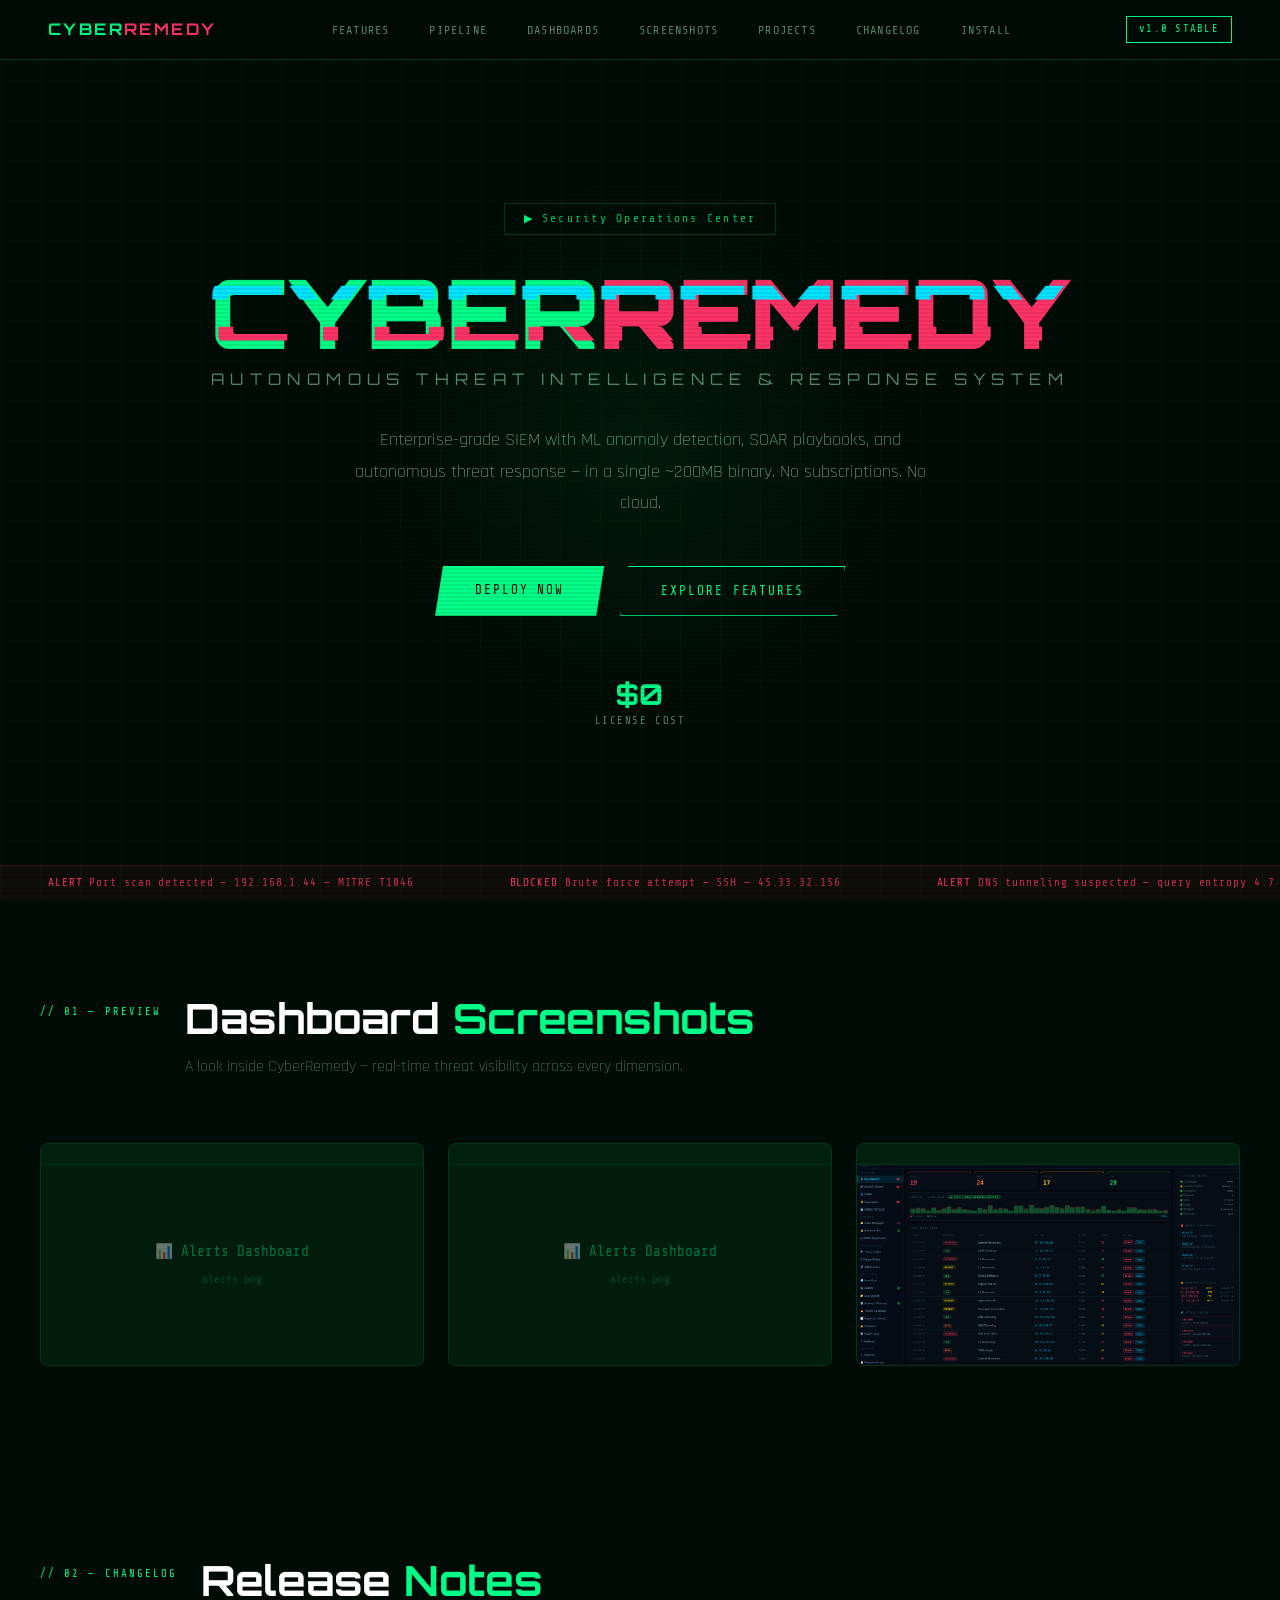
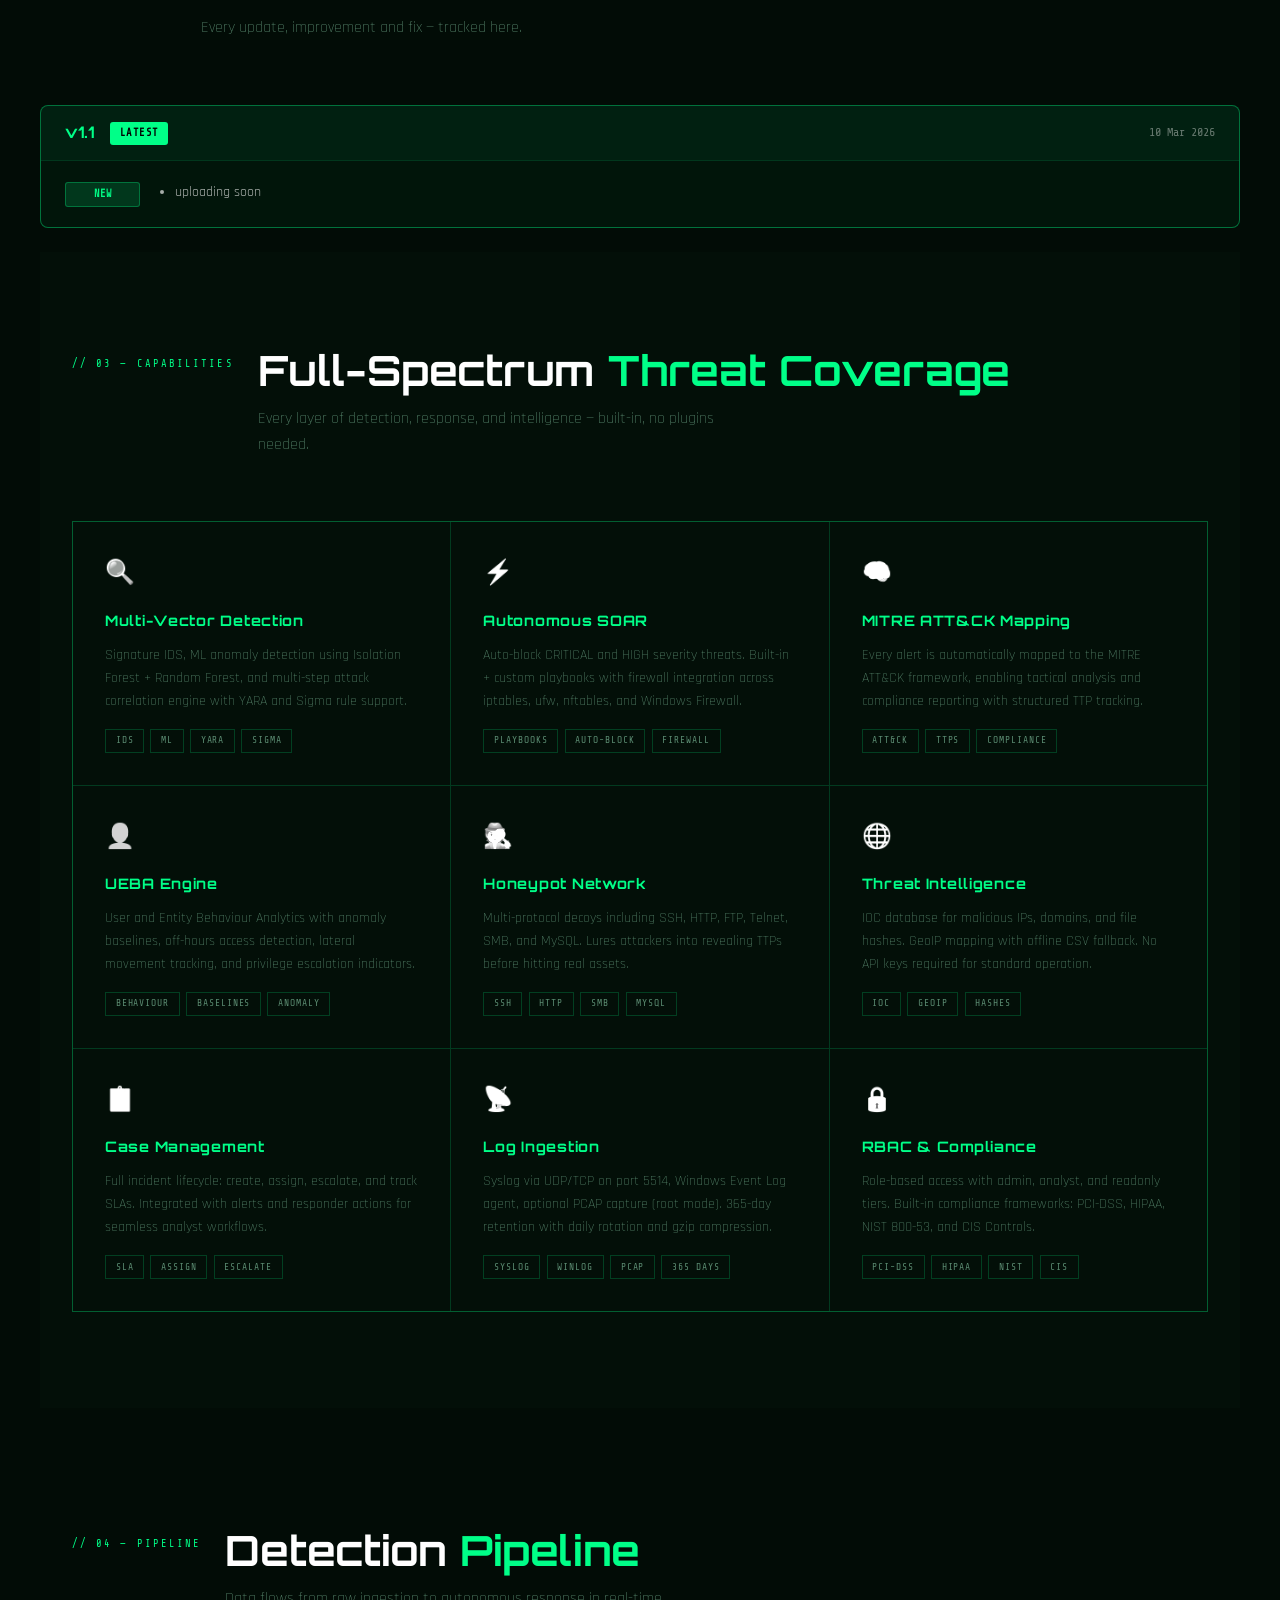
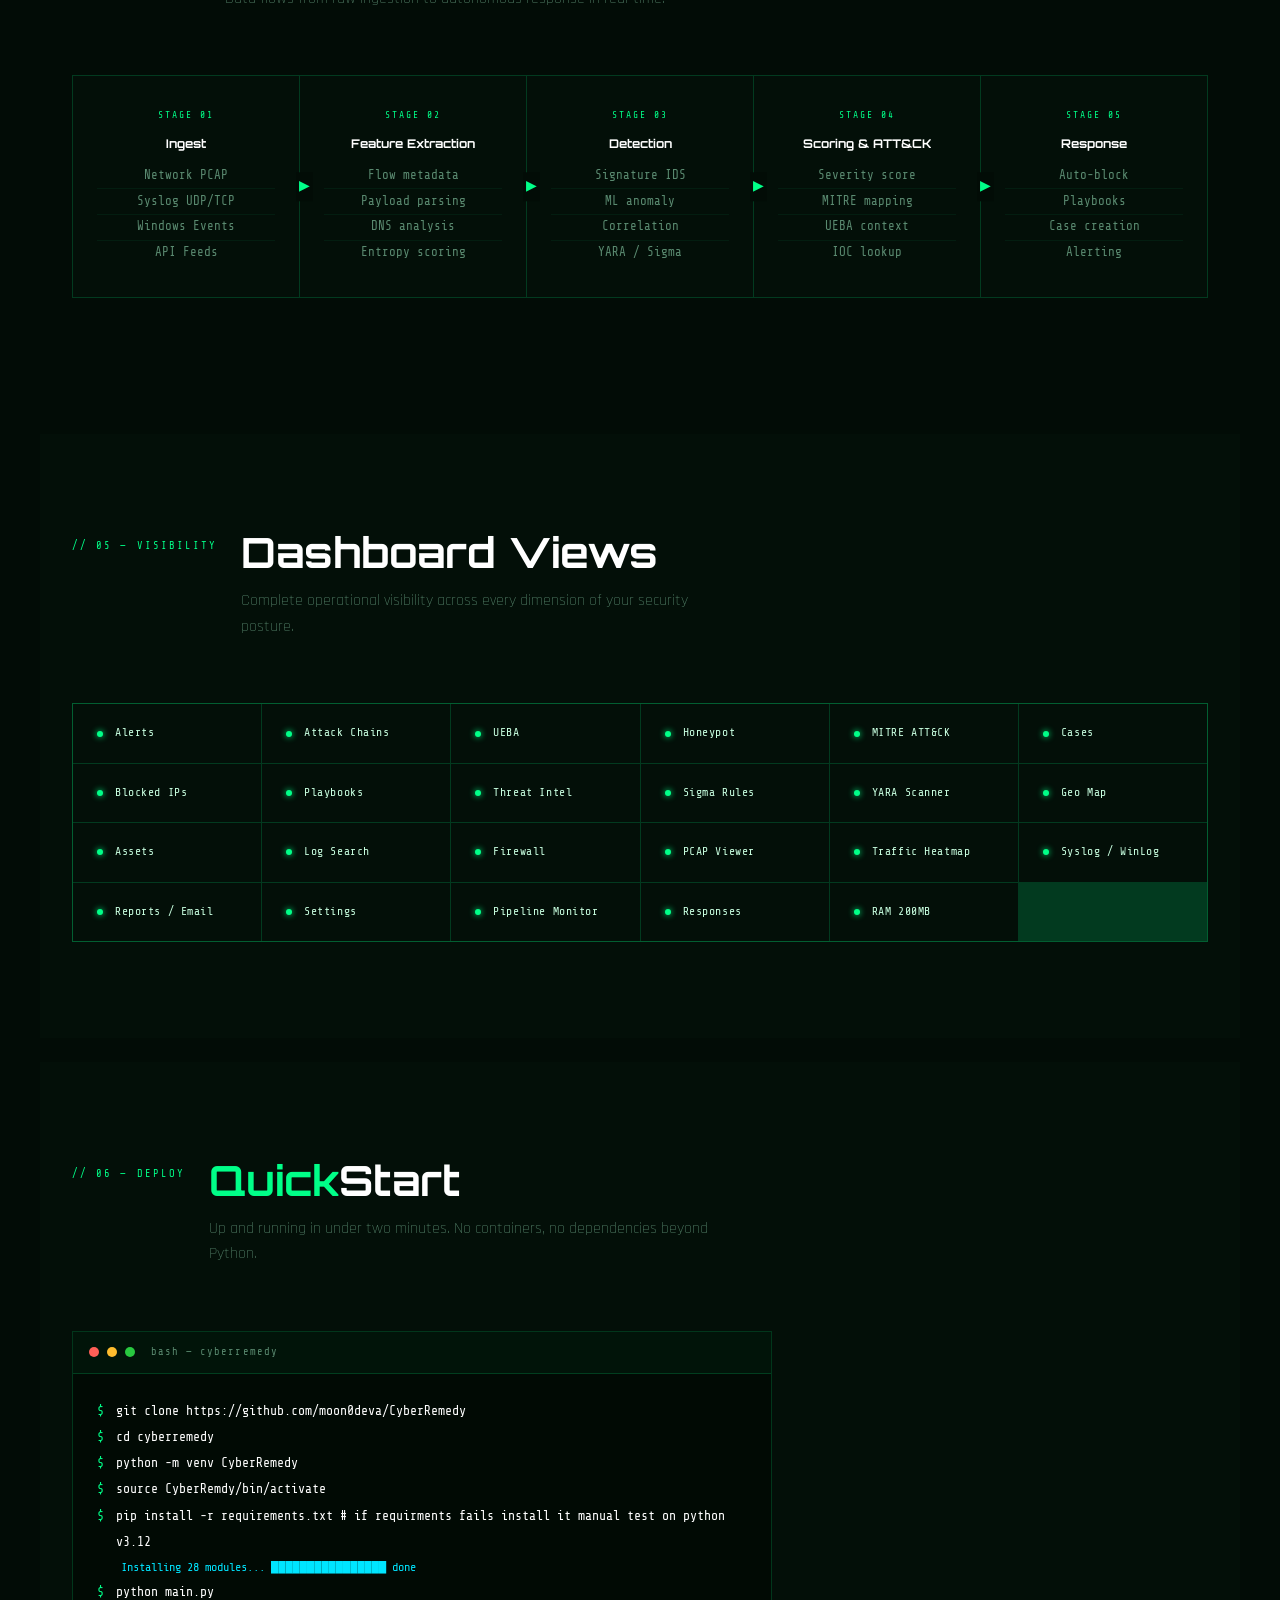
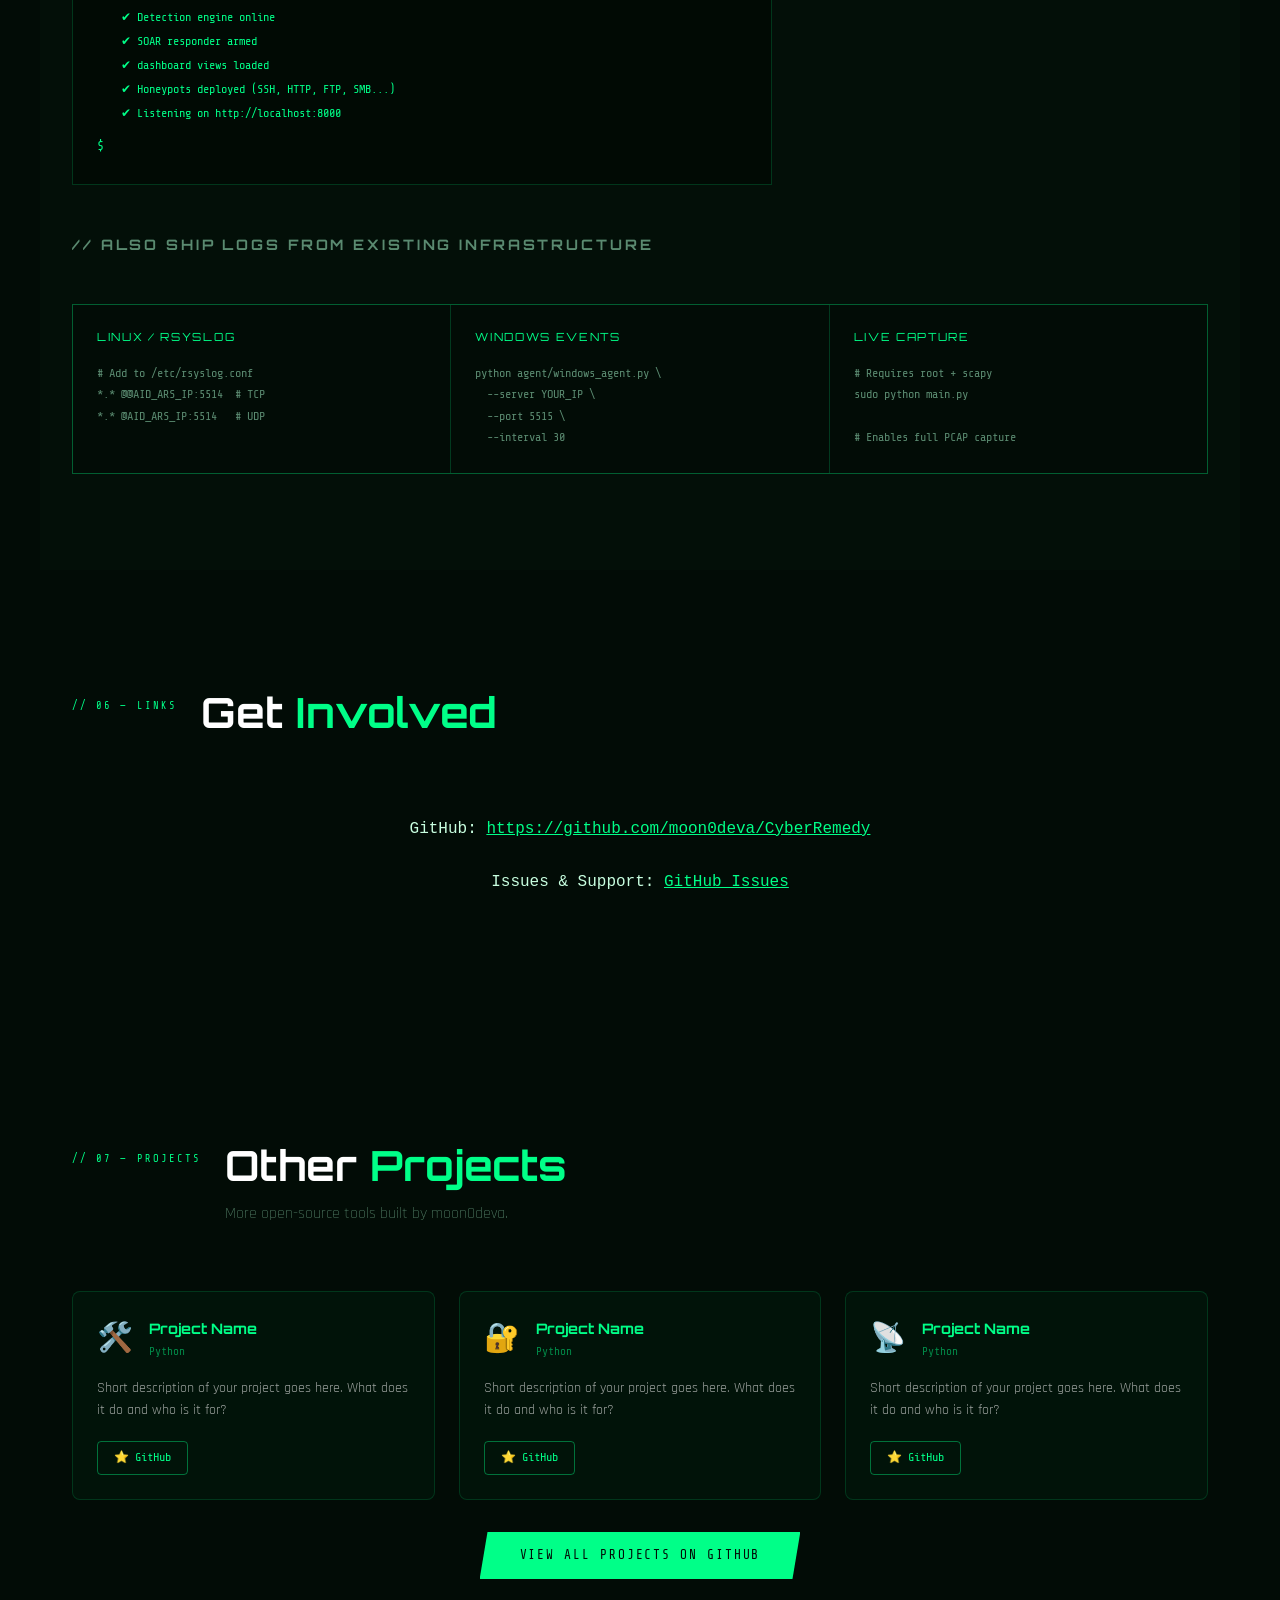
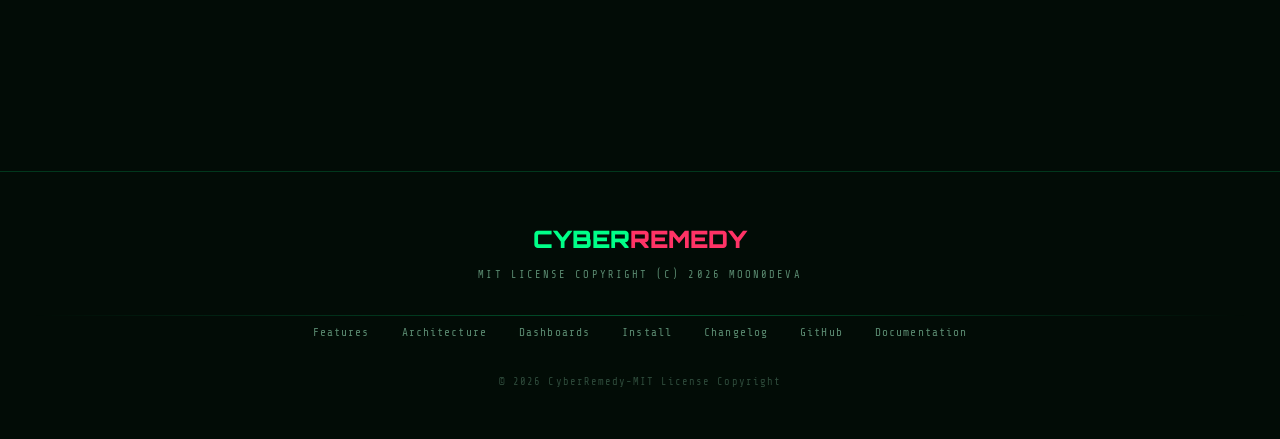
==== commit 22e1da52: "Update section numbers and add changelog section" ====
--- a/index.html
+++ b/index.html
@@ -165,7 +165,7 @@
 <section id="screenshots">
   <div class="container">
     <div class="section-header fade-in">
-      <span class="section-num">// 07 — PREVIEW</span>
+      <span class="section-num">// 01 — PREVIEW</span>
       <div>
         <h2 class="section-title">Dashboard <em>Screenshots</em></h2>
         <p class="section-subtitle">A look inside CyberRemedy — real-time threat visibility across every dimension.</p>
@@ -208,11 +208,72 @@
   </div>
 </section>
 
+<!-- ═══ CHANGELOG SECTION ═══ -->
+<section id="changelog">
+    <div class="container">
+        <div class="section-header fade-in">
+            <span class="section-num">// 02 — CHANGELOG</span>
+            <div>
+                <h2 class="section-title">Release <em>Notes</em></h2>
+                <p class="section-subtitle">Every update, improvement and fix — tracked here.</p>
+            </div>
+        </div>
+
+        <div class="changelog-list fade-in">
+
+            <!-- ─── LATEST RELEASE — copy this block for each new version ─── -->
+            <div class="changelog-entry latest">
+                <div class="changelog-header">
+                    <span class="changelog-version">v1.1</span>
+                    <span class="changelog-badge">LATEST</span>
+                    <span class="changelog-date">10 Mar 2026</span>
+                </div>
+                <div class="changelog-body">
+                    <div class="changelog-group">
+                        <span class="changelog-type new">NEW</span>
+                        <ul>
+                            <li>uploading soon</li>
+                            
+                        </ul>
+                    </div>
+                </div>
+            </div>
+
+            <!-- ─── TEMPLATE — uncomment and fill for next release ─── -->
+            <!--
+            <div class="changelog-entry">
+                <div class="changelog-header">
+                    <span class="changelog-version">v1.1.0</span>
+                    <span class="changelog-date">DD Mon YYYY</span>
+                </div>
+                <div class="changelog-body">
+                    <div class="changelog-group">
+                        <span class="changelog-type new">NEW</span>
+                        <ul>
+                            <li>Your new feature here</li>
+                        </ul>
+                    </div>
+                    <div class="changelog-group">
+                        <span class="changelog-type improved">IMPROVED</span>
+                        <ul>
+                            <li>Your improvement here</li>
+                        </ul>
+                    </div>
+                    <div class="changelog-group">
+                        <span class="changelog-type fixed">FIXED</span>
+                        <ul>
+                            <li>Your bug fix here</li>
+                        </ul>
+                    </div>
+                </div>
+            </div>
+            -->
+
 <!-- ═══ OTHER PROJECTS SECTION ═══ -->
 <section id="features">
     <div class="container">
         <div class="section-header fade-in">
-            <span class="section-num">// 01 — CAPABILITIES</span>
+            <span class="section-num">// 03 — CAPABILITIES</span>
             <div>
                 <h2 class="section-title">Full-Spectrum <em>Threat Coverage</em></h2>
                 <p class="section-subtitle">Every layer of detection, response, and intelligence — built-in, no plugins needed.</p>
@@ -332,7 +393,7 @@
 <section id="architecture">
     <div class="container">
         <div class="section-header fade-in">
-            <span class="section-num">// 02 — PIPELINE</span>
+            <span class="section-num">// 04 — PIPELINE</span>
             <div>
                 <h2 class="section-title">Detection <em>Pipeline</em></h2>
                 <p class="section-subtitle">Data flows from raw ingestion to autonomous response in real-time.</p>
@@ -404,7 +465,7 @@
 <section id="dashboards">
     <div class="container">
         <div class="section-header fade-in">
-            <span class="section-num">// 03 — VISIBILITY</span>
+            <span class="section-num">// 05 — VISIBILITY</span>
             <div>
                 <h2 class="section-title"><em></em> Dashboard Views</h2>
                 <p class="section-subtitle">Complete operational visibility across every dimension of your security posture.</p>
@@ -444,7 +505,7 @@
 <section id="quickstart">
     <div class="container">
         <div class="section-header fade-in">
-            <span class="section-num">// 05 — DEPLOY</span>
+            <span class="section-num">// 06 — DEPLOY</span>
             <div>
                 <h2 class="section-title"><em>Quick</em>Start</h2>
                 <p class="section-subtitle">Up and running in under two minutes. No containers, no dependencies beyond Python.</p>
@@ -533,7 +594,7 @@
 <section id="projects">
     <div class="container">
         <div class="section-header fade-in">
-            <span class="section-num">// 08 — PROJECTS</span>
+            <span class="section-num">// 07 — PROJECTS</span>
             <div>
                 <h2 class="section-title">Other <em>Projects</em></h2>
                 <p class="section-subtitle">More open-source tools built by moon0deva.</p>
@@ -599,75 +660,7 @@
 </section>
 
 
-<!-- ═══ CHANGELOG SECTION ═══ -->
-<section id="changelog">
-    <div class="container">
-        <div class="section-header fade-in">
-            <span class="section-num">// 09 — CHANGELOG</span>
-            <div>
-                <h2 class="section-title">Release <em>Notes</em></h2>
-                <p class="section-subtitle">Every update, improvement and fix — tracked here.</p>
-            </div>
-        </div>
-
-        <div class="changelog-list fade-in">
-
-            <!-- ─── LATEST RELEASE — copy this block for each new version ─── -->
-            <div class="changelog-entry latest">
-                <div class="changelog-header">
-                    <span class="changelog-version">v1.1</span>
-                    <span class="changelog-badge">LATEST</span>
-                    <span class="changelog-date">10 Mar 2026</span>
-                </div>
-                <div class="changelog-body">
-                    <div class="changelog-group">
-                        <span class="changelog-type new">NEW</span>
-                        <ul>
-                            <li>uploading soon</li>
-                            
-                        </ul>
-                    </div>
-                </div>
-            </div>
-
-            <!-- ─── TEMPLATE — uncomment and fill for next release ─── -->
-            <!--
-            <div class="changelog-entry">
-                <div class="changelog-header">
-                    <span class="changelog-version">v1.1.0</span>
-                    <span class="changelog-date">DD Mon YYYY</span>
-                </div>
-                <div class="changelog-body">
-                    <div class="changelog-group">
-                        <span class="changelog-type new">NEW</span>
-                        <ul>
-                            <li>Your new feature here</li>
-                        </ul>
-                    </div>
-                    <div class="changelog-group">
-                        <span class="changelog-type improved">IMPROVED</span>
-                        <ul>
-                            <li>Your improvement here</li>
-                        </ul>
-                    </div>
-                    <div class="changelog-group">
-                        <span class="changelog-type fixed">FIXED</span>
-                        <ul>
-                            <li>Your bug fix here</li>
-                        </ul>
-                    </div>
-                </div>
-            </div>
-            -->
-
-        </div>
-
-        <div style="text-align:center; margin-top: 2rem;">
-            <a href="https://github.com/moon0deva/CyberRemedy/releases" target="_blank" rel="noopener" class="btn-primary">
-                View All Releases on GitHub
-            </a>
-        </div>
-
+        
     </div>
 </section>
 
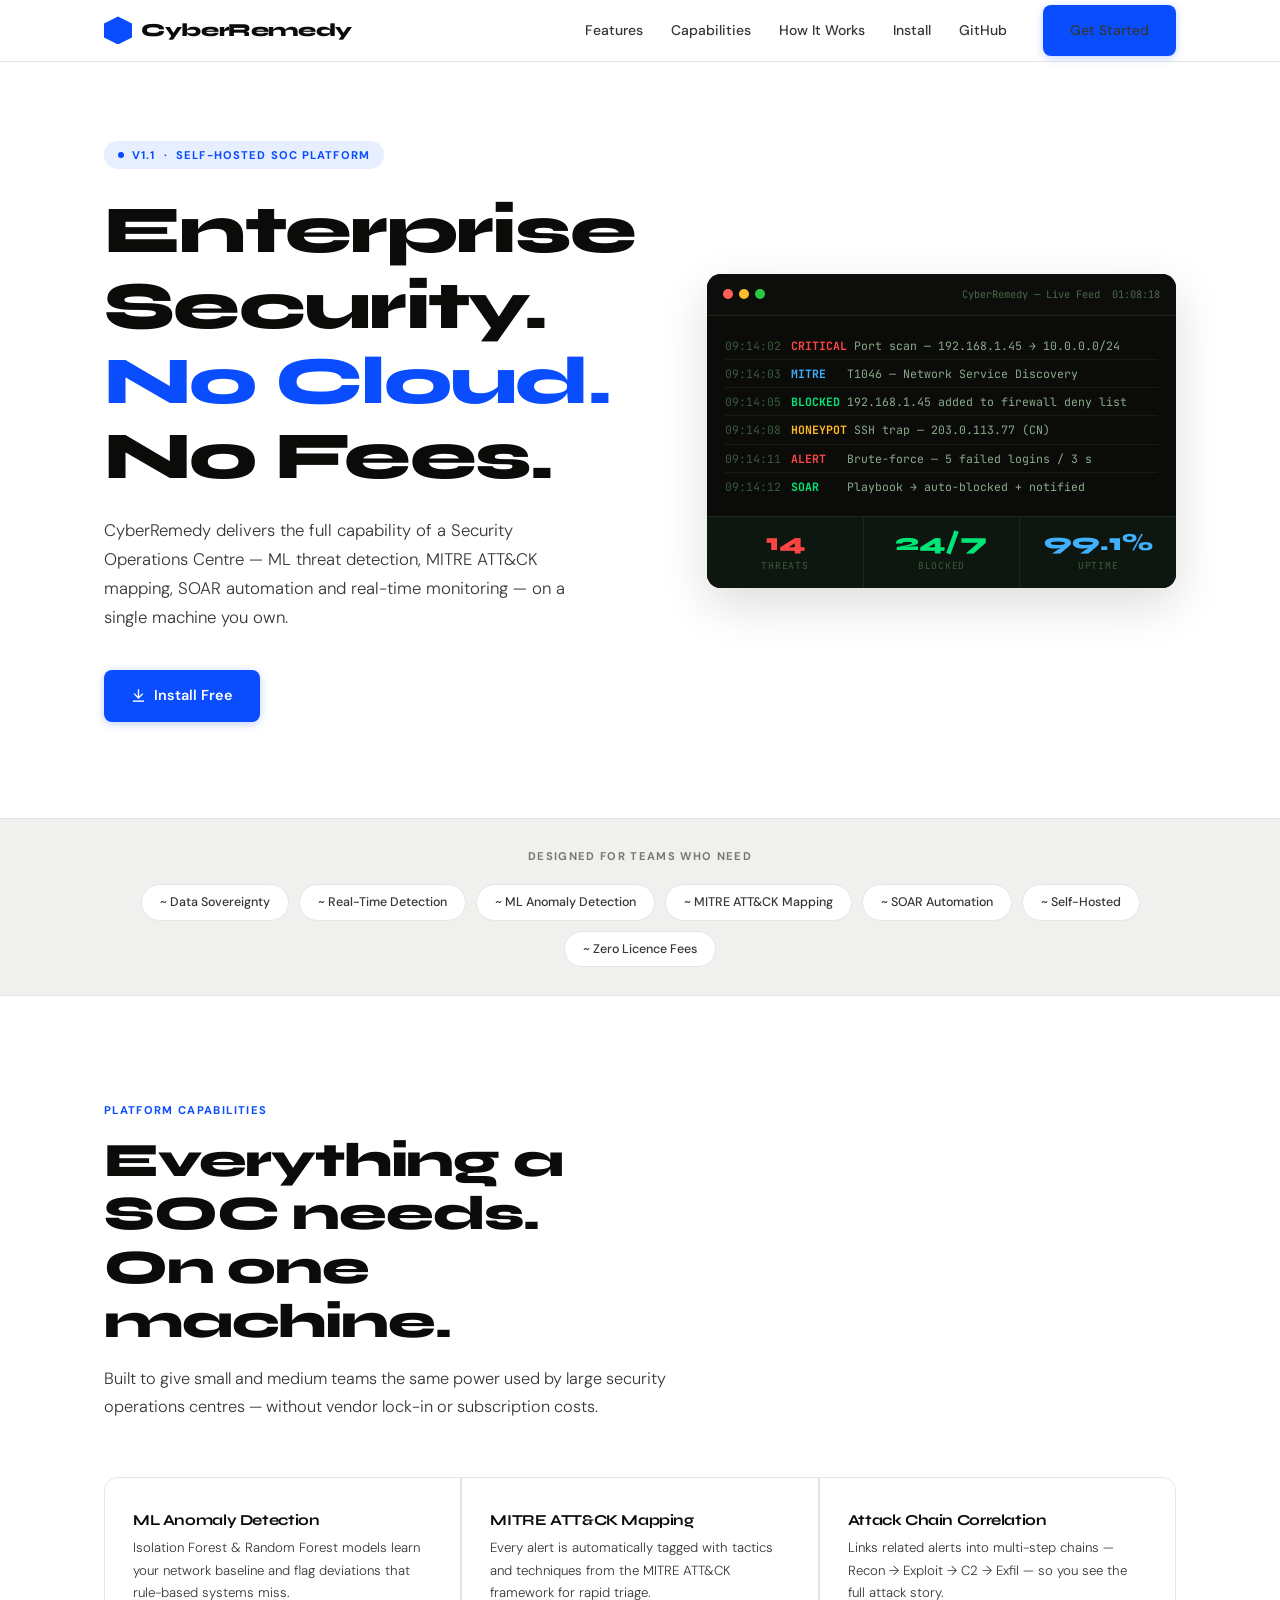
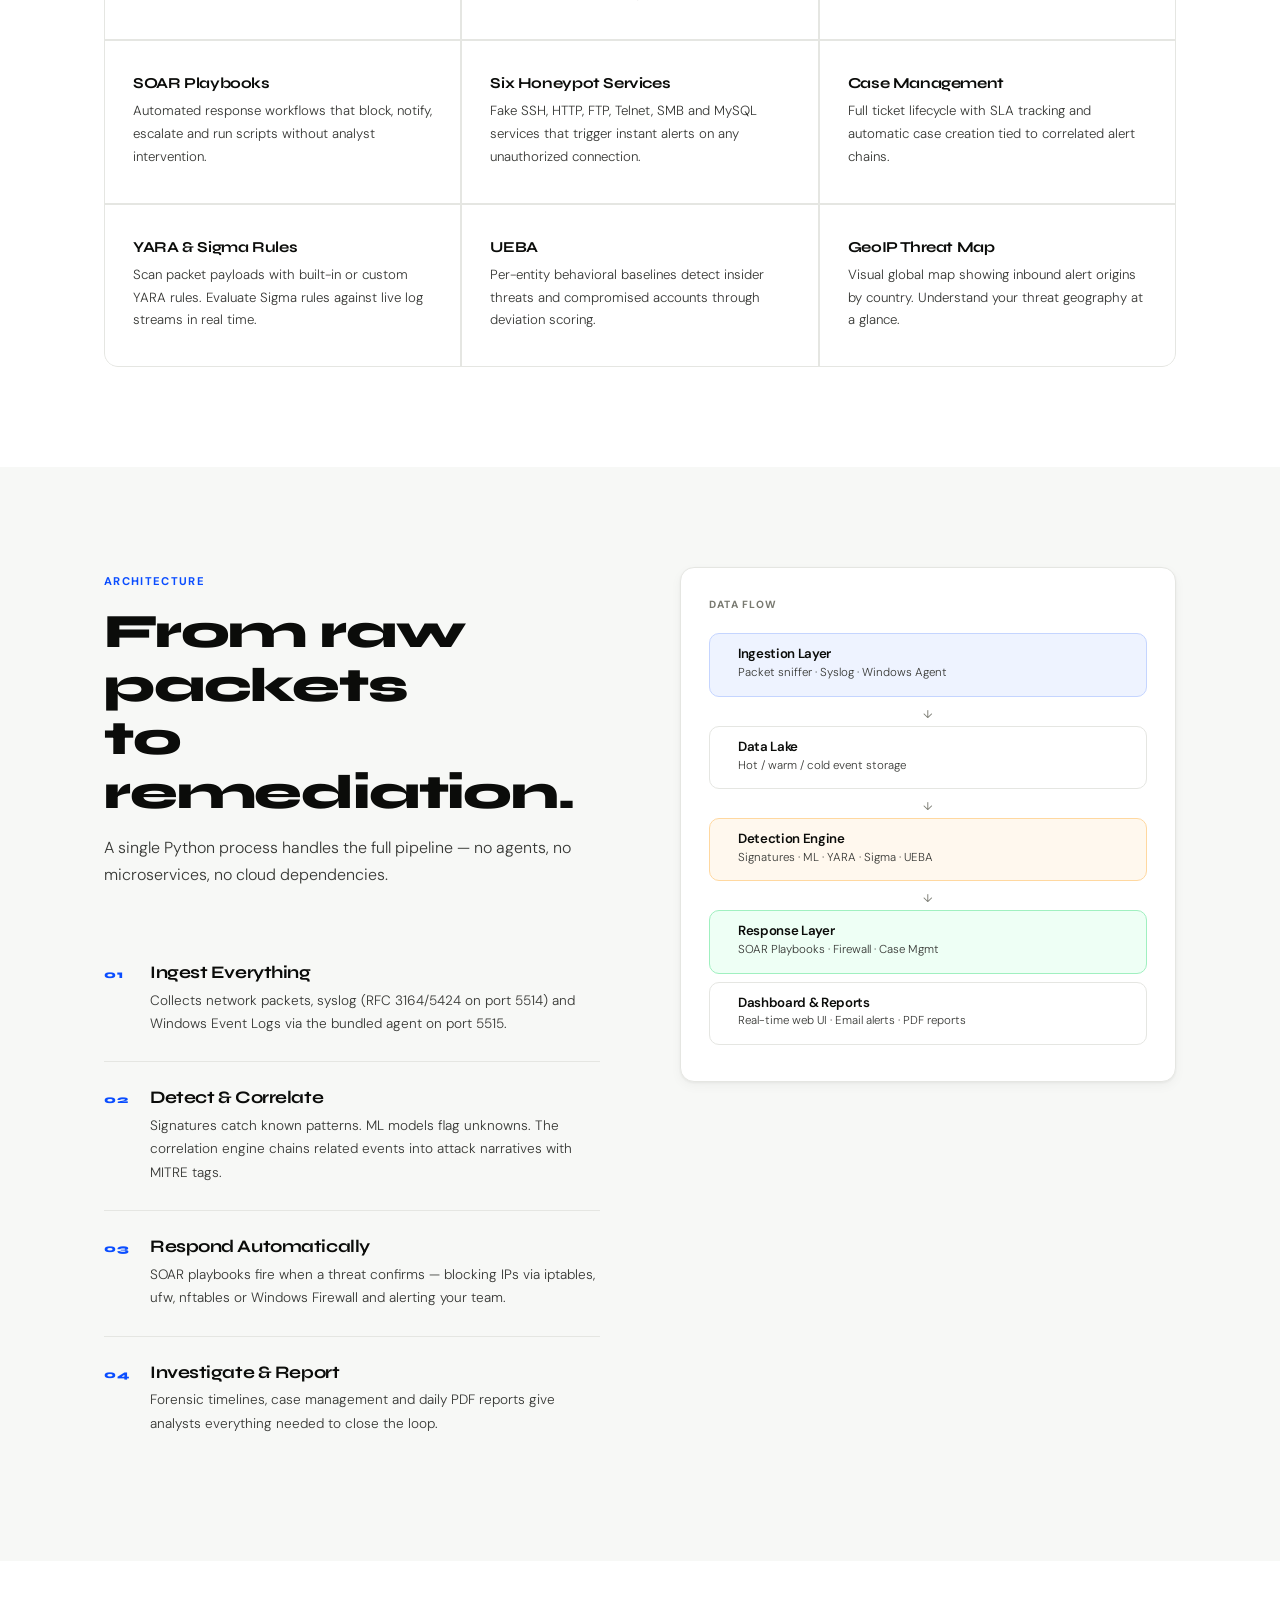
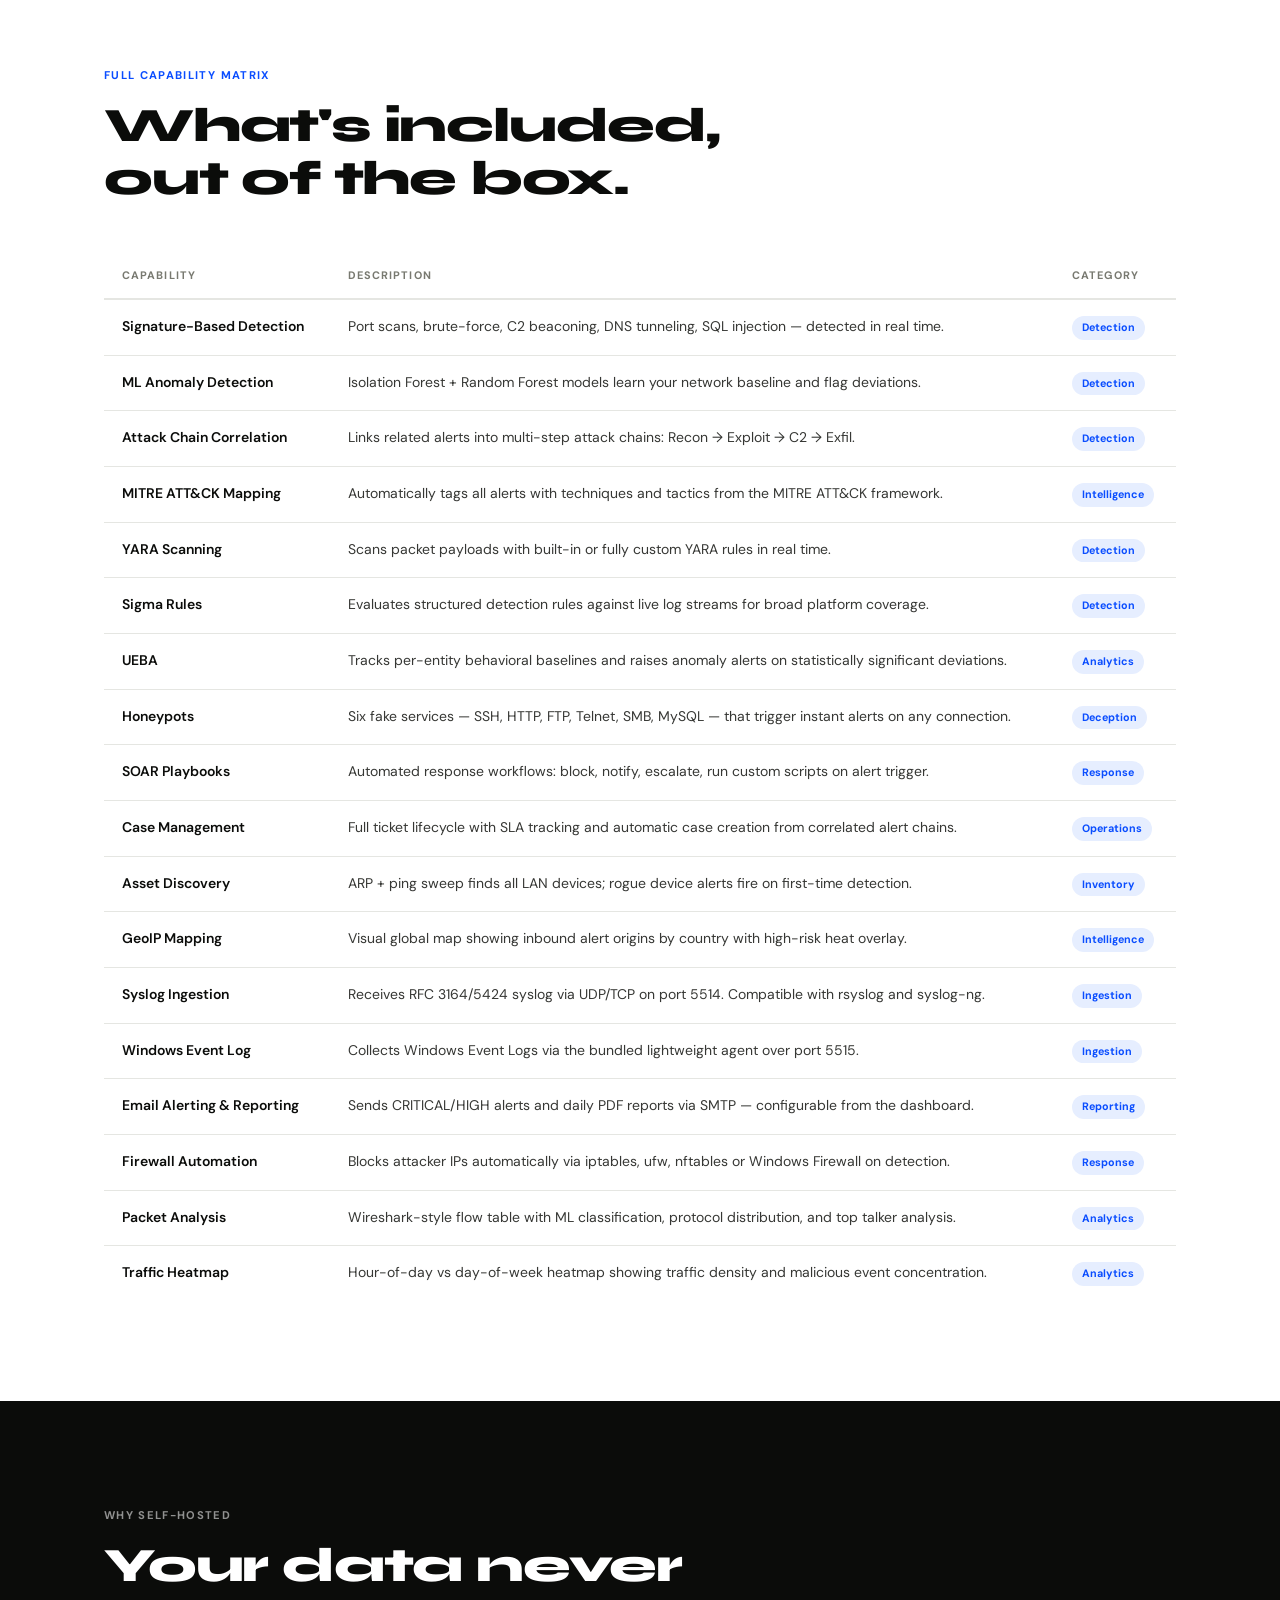
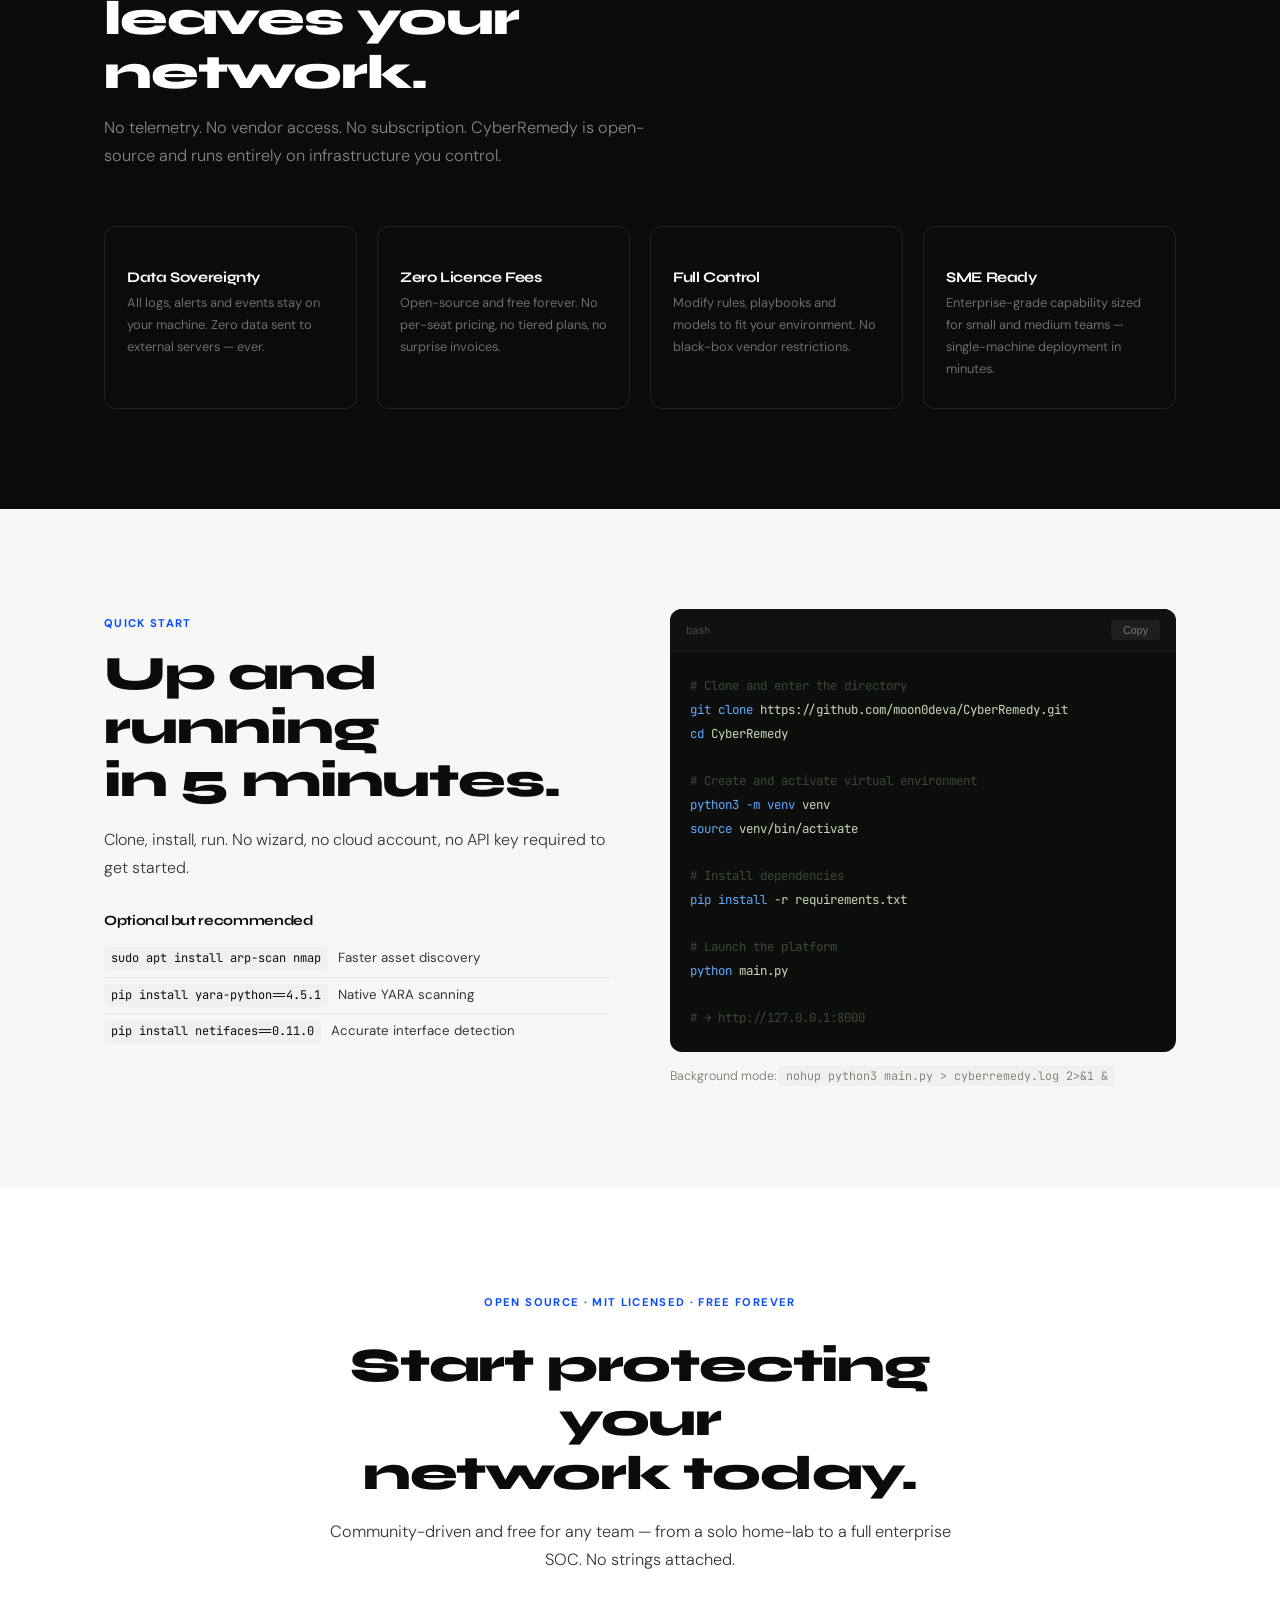
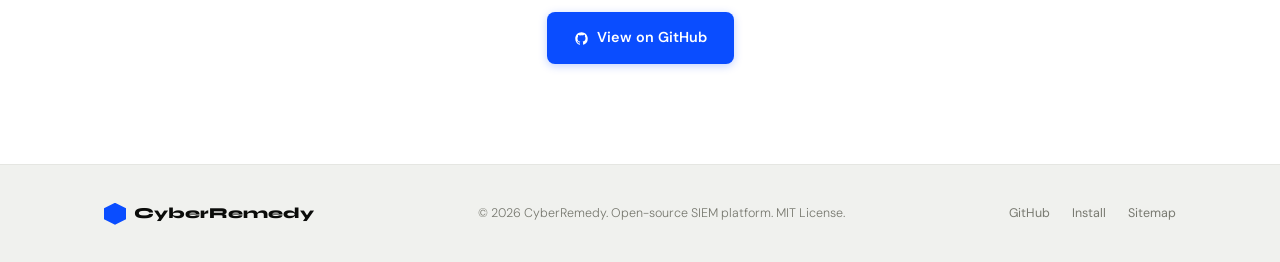
==== commit 072c0f62: "Add files via upload" ====
--- a/index.html
+++ b/index.html
@@ -1,685 +1,456 @@
 <!DOCTYPE html>
 <html lang="en">
 <head>
-    
-    <!-- Google tag (gtag.js) -->
-<script async src="https://www.googletagmanager.com/gtag/js?id=G-KBEWGYEYSZ"></script>
-<script>
-  window.dataLayer = window.dataLayer || [];
-  function gtag(){dataLayer.push(arguments);}
-  gtag('js', new Date());
-
-  gtag('config', 'G-KBEWGYEYSZ');
-</script>
-
-    <meta charset="UTF-8">
-    <meta name="viewport" content="width=device-width, initial-scale=1.0">
-
-    <!-- ═══ PRIMARY SEO ═══ -->
-    <title>CyberRemedy — Free Open Source SIEM & SOC Platform</title>
-    <meta name="description" content="CyberRemedy is a free, open-source SIEM with ML anomaly detection, SOAR playbooks, MITRE ATT&CK mapping, honeypots, and autonomous threat response — in a single 200MB binary. No cloud. No subscriptions.">
-    <meta name="keywords" content="SIEM, SOC, open source SIEM, free SIEM, SOAR, threat detection, MITRE ATT&CK, honeypot, cybersecurity tool, IDS, anomaly detection, CyberRemedy">
-    <meta name="author" content="moon0deva">
-    <meta name="robots" content="index, follow">
-    <link rel="canonical" href="https://moon0deva.github.io/cyberrrember/">
-    <link rel="sitemap" type="application/xml" href="/cyberrrember/sitemap.xml">
-
-    
-    <meta property="og:type" content="website">
-    <meta property="og:url" content="https://moon0deva.github.io/cyberrrember/">
-    <meta property="og:title" content="CyberRemedy — Free Open Source SIEM & SOC Platform">
-    <meta property="og:description" content="Enterprise-grade SIEM with ML anomaly detection, SOAR playbooks, and autonomous threat response — in a single 200MB binary. Free & open source.">
-    <meta property="og:image" content="https://moon0deva.github.io/cyberrrember/preview.png">
-
-    
-    <meta name="twitter:card" content="summary_large_image">
-    <meta name="twitter:title" content="CyberRemedy — Free Open Source SIEM & SOC Platform">
-    <meta name="twitter:description" content="Enterprise-grade SIEM with ML anomaly detection, SOAR playbooks, and autonomous threat response — free & open source.">
-    <meta name="twitter:image" content="https://moon0deva.github.io/cyberrrember/preview.png">
-
-    
-    <script type="application/ld+json">
-    {
-      "@context": "https://schema.org",
-      "@type": "SoftwareApplication",
-      "name": "CyberRemedy",
-      "url": "https://moon0deva.github.io/cyberrrember/",
-      "description": "Free open-source SIEM with ML anomaly detection, SOAR playbooks, MITRE ATT&CK mapping, and autonomous threat response.",
-      "applicationCategory": "SecurityApplication",
-      "operatingSystem": "Linux, Windows",
-      "offers": {
-        "@type": "Offer",
-        "price": "0",
-        "priceCurrency": "USD"
-      },
-      "author": {
-        "@type": "Person",
-        "name": "moon0deva"
-      },
-      "codeRepository": "https://github.com/moon0deva/CyberRemedy",
-      "license": "https://opensource.org/licenses/MIT"
-    }
-    </script>
-
-    <!-- ═══ IUBENDA CONSENT BANNER ═══ -->
-    <script type="text/javascript">
-      var _iub = _iub || [];
-      _iub.csConfiguration = {"siteId":4453904,"cookiePolicyId":94520783,"lang":"en","storage":{"useSiteId":true}};
-    </script>
-    <script type="text/javascript" src="https://cs.iubenda.com/autoblocking/4453904.js"></script>
-    <script type="text/javascript" src="//cdn.iubenda.com/cs/gpp/stub.js"></script>
-    <script type="text/javascript" src="//cdn.iubenda.com/cs/iubenda_cs.js" charset="UTF-8" async></script>
-
-    <!-- ═══ GOOGLE ANALYTICS ═══ -->
-    <script async src="https://www.googletagmanager.com/gtag/js?id=G-KBEWGYEYSZ"></script>
-    <script>
-      window.dataLayer = window.dataLayer || [];
-      function gtag(){dataLayer.push(arguments);}
-      gtag('js', new Date());
-      gtag('config', 'G-KBEWGYEYSZ');
-    </script>
-
-    <link rel="preconnect" href="https://fonts.googleapis.com">
-    <link href="https://fonts.googleapis.com/css2?family=Share+Tech+Mono&family=Rajdhani:wght@300;400;500;600;700&family=Orbitron:wght@400;700;900&display=swap" rel="stylesheet">
-    <link rel="stylesheet" href="styles.css">
-    <style>
-        .changelog-type.new      { background: rgba(0,255,136,0.15); color: var(--green); border: 1px solid rgba(0,255,136,0.3); }
-        .changelog-type.improved { background: rgba(0,150,255,0.15); color: #4db8ff;      border: 1px solid rgba(0,150,255,0.3); }
-        .changelog-type.fixed    { background: rgba(255,100,0,0.15);  color: #ff8c42;      border: 1px solid rgba(255,100,0,0.3); }
-        .changelog-body ul {
-            margin: 0;
-            padding-left: 1.2rem;
-            color: rgba(255,255,255,0.65);
-            font-size: 0.85rem;
-            line-height: 1.8;
-        }
-        .changelog-body ul li { margin-bottom: 0.2rem; }
-    </style>
+  <meta charset="UTF-8">
+  <meta name="viewport" content="width=device-width, initial-scale=1.0">
+
+  
+  <title>CyberRemedy — Self-Hosted SIEM & SOC Platform | Free & Open Source</title>
+  <meta name="description" content="CyberRemedy is a free, self-hosted SIEM platform with ML anomaly detection, MITRE ATT&CK mapping, SOAR playbooks, honeypots and real-time threat monitoring. No cloud, no licence fees.">
+  <meta name="keywords" content="SIEM, SOC platform, self-hosted SIEM, open source SIEM, threat detection, MITRE ATT&CK, SOAR, honeypot, anomaly detection, network security, CyberRemedy">
+  <meta name="author" content="CyberRemedy">
+  <meta name="robots" content="index, follow">
+  <link rel="canonical" href="https://moon0deva.github.io/cyberrrember/">
+
+  <meta property="og:type"        content="website">
+  <meta property="og:title"       content="CyberRemedy — Self-Hosted SIEM & SOC Platform">
+  <meta property="og:description" content="Enterprise-grade threat detection, SOAR automation, and real-time monitoring on your own machine. Free, open source, zero licence fees.">
+  <meta property="og:url"         content="https://moon0deva.github.io/cyberrrember/">
+  <meta property="og:site_name"   content="CyberRemedy">
+  <meta property="og:image"       content="https://moon0deva.github.io/cyberrrember/assets/img/og-image.png">
+
+  <meta name="twitter:card"        content="summary_large_image">
+  <meta name="twitter:title"       content="CyberRemedy — Self-Hosted SIEM & SOC Platform">
+  <meta name="twitter:description" content="Free open-source SIEM with ML detection, MITRE ATT&CK, SOAR playbooks and honeypots. Runs on a single machine — no cloud needed.">
+  <meta name="twitter:image"       content="https://moon0deva.github.io/cyberrrember/assets/img/og-image.png">
+
+  <script type="application/ld+json">
+  {
+    "@context": "https://schema.org",
+    "@type": "SoftwareApplication",
+    "name": "CyberRemedy",
+    "description": "Self-hosted, open-source SIEM and SOC platform with ML anomaly detection, MITRE ATT&CK mapping, SOAR playbooks, and real-time network monitoring.",
+    "url": "https://moon0deva.github.io/cyberrrember/",
+    "applicationCategory": "SecurityApplication",
+    "operatingSystem": "Linux, Windows",
+    "offers": { "@type": "Offer", "price": "0", "priceCurrency": "USD" },
+    "license": "https://opensource.org/licenses/MIT",
+    "codeRepository": "https://github.com/moon0deva/CyberRemedy",
+    "keywords": ["SIEM","SOC","threat detection","MITRE ATT&CK","SOAR","open source"]
+  }
+  </script>
+
+
+  <link rel="preconnect" href="https://fonts.googleapis.com">
+  <link href="https://fonts.googleapis.com/css2?family=Syne:wght@400;700;800&family=DM+Sans:ital,opsz,wght@0,9..40,300;0,9..40,400;0,9..40,500;0,9..40,600;1,9..40,300&family=JetBrains+Mono:wght@400;500&display=swap" rel="stylesheet">
+
+  <link rel="stylesheet" href="assets/css/style.css">
 </head>
 <body>
 
-<nav>
-    <a href="#" class="nav-logo">CYBER<span>REMEDY</span></a>
-    <ul class="nav-links">
+<header>
+  <nav class="nav" role="navigation" aria-label="Main navigation">
+    <div class="nav__inner">
+      <a href="index.html" class="nav__logo" aria-label="CyberRemedy home">
+        <div class="nav__logo-hex" aria-hidden="true"></div>
+        CyberRemedy
+      </a>
+      <ul class="nav__links">
         <li><a href="#features">Features</a></li>
-        <li><a href="#architecture">Pipeline</a></li>
-        <li><a href="#dashboards">Dashboards</a></li>
-        <li><a href="#screenshots">Screenshots</a></li>
-        <li><a href="#projects">Projects</a></li>
-        <li><a href="#changelog">Changelog</a></li>
-        <li><a href="#quickstart">Install</a></li>
-    </ul>
-    <span class="nav-badge">v1.0 STABLE</span>
-</nav>
-
-
-<section id="hero">
-    <div class="hero-glow"></div>
-
-    <div class="hero-terminal-badge">Security Operations Center</div>
-
-    <h1 class="hero-title">
-        <span class="glitch cyber" data-text="CYBER">CYBER</span><span class="glitch remedy" data-text="REMEDY">REMEDY</span>
-    </h1>
-
-    <p class="hero-sub-title">Autonomous Threat Intelligence &amp; Response System</p>
-
-    <p class="hero-desc">
-        Enterprise-grade SIEM with ML anomaly detection, SOAR playbooks,
-        and autonomous threat response — in a single ~200MB binary.
-        No subscriptions. No cloud.
-    </p>
-
-    <div class="hero-cta">
-        <a href="#quickstart" class="btn-primary">Deploy Now</a>
-        <a href="#features"   class="btn-secondary">Explore Features</a>
-    </div>
-
-        <div class="stat-item">
-            <span class="stat-number">$0</span>
-            <span class="stat-label">License Cost</span>
-     </div>
-
-    
-    <div class="threat-ticker">
-        <div class="ticker-inner">
-            <span class="ticker-item"><span>ALERT</span> Port scan detected — 192.168.1.44 — MITRE T1046</span>
-            <span class="ticker-item"><span>BLOCKED</span> Brute force attempt — SSH — 45.33.32.156</span>
-            <span class="ticker-item"><span>ALERT</span> DNS tunneling suspected — query entropy 4.7</span>
-            <span class="ticker-item"><span>IOC</span> Malicious hash match — SHA256 — Cobalt Strike beacon</span>
-            <span class="ticker-item"><span>SOAR</span> Playbook triggered — isolate host — action completed</span>
-            <span class="ticker-item"><span>UEBA</span> Anomalous login pattern — user jdoe — off-hours access</span>
-            <span class="ticker-item"><span>MITRE</span> T1059 Command execution chain — Windows host correlated</span>
-            <!-- Duplicate set for seamless loop -->
-            <span class="ticker-item"><span>ALERT</span> Port scan detected — 192.168.1.44 — MITRE T1046</span>
-            <span class="ticker-item"><span>BLOCKED</span> Brute force attempt — SSH — 45.33.32.156</span>
-            <span class="ticker-item"><span>ALERT</span> DNS tunneling suspected — query entropy 4.7</span>
-            <span class="ticker-item"><span>IOC</span> Malicious hash match — SHA256 — Cobalt Strike beacon</span>
-            <span class="ticker-item"><span>SOAR</span> Playbook triggered — isolate host — action completed</span>
-            <span class="ticker-item"><span>UEBA</span> Anomalous login pattern — user jdoe — off-hours access</span>
-            <span class="ticker-item"><span>MITRE</span> T1059 Command execution chain — Windows host correlated</span>
-        </div>
-    </div>
-</section>
-
-<section id="screenshots">
-  <div class="container">
-    <div class="section-header fade-in">
-      <span class="section-num">// 01 — PREVIEW</span>
+        <li><a href="#capabilities">Capabilities</a></li>
+        <li><a href="#how-it-works">How It Works</a></li>
+        <li><a href="#install">Install</a></li>
+        <li><a href="https://github.com/moon0deva/CyberRemedy" target="_blank" rel="noopener noreferrer">GitHub</a></li>
+        <li class="nav__cta"><a href="#install" class="btn btn--primary">Get Started</a></li>
+      </ul>
+    </div>
+  </nav>
+</header>
+
+
+<main>
+<section class="hero" aria-labelledby="hero-heading">
+  <div class="container">
+    <div class="hero__inner">
+
+      <div class="hero__copy">
+        <div class="hero__badge" aria-label="Version badge">
+          <span class="hero__badge-dot" aria-hidden="true"></span>
+          v1.1 &nbsp;·&nbsp; Self-Hosted SOC Platform
+        </div>
+        <h1 class="hero__title" id="hero-heading">
+          Enterprise Security.<br><em>No Cloud.</em><br>No Fees.
+        </h1>
+        <p class="hero__sub">
+          CyberRemedy delivers the full capability of a Security Operations Centre —
+          ML threat detection, MITRE ATT&amp;CK mapping, SOAR automation and real-time
+          monitoring — on a single machine you own.
+        </p>
+        <div class="hero__actions">
+          <a href="#install" class="btn btn--primary">
+            <svg width="15" height="15" fill="none" stroke="currentColor" stroke-width="2.2" viewBox="0 0 24 24" aria-hidden="true"><path d="M12 2v14M5 9l7 7 7-7"/><path d="M3 21h18"/></svg>
+            Install Free
+          </a>
+       </div>
+      </div>
+
+      <div class="hero__terminal" role="img" aria-label="Live security events feed">
+        <div class="terminal__bar" aria-hidden="true">
+          <span class="terminal__dot terminal__dot--r"></span>
+          <span class="terminal__dot terminal__dot--y"></span>
+          <span class="terminal__dot terminal__dot--g"></span>
+          <span class="terminal__title">CyberRemedy — Live Feed &nbsp;<span class="js-clock"></span></span>
+        </div>
+        <div class="terminal__feed">
+          <div class="terminal__line terminal__line--crit"><span class="t-time">09:14:02</span><span class="t-sev">CRITICAL</span> Port scan — 192.168.1.45 → 10.0.0.0/24</div>
+          <div class="terminal__line terminal__line--info"><span class="t-time">09:14:03</span><span class="t-sev">MITRE</span>&nbsp;&nbsp;&nbsp;T1046 — Network Service Discovery</div>
+          <div class="terminal__line terminal__line--ok">  <span class="t-time">09:14:05</span><span class="t-sev">BLOCKED</span> 192.168.1.45 added to firewall deny list</div>
+          <div class="terminal__line terminal__line--warn"><span class="t-time">09:14:08</span><span class="t-sev">HONEYPOT</span> SSH trap — 203.0.113.77 (CN)</div>
+          <div class="terminal__line terminal__line--crit"><span class="t-time">09:14:11</span><span class="t-sev">ALERT</span>&nbsp;&nbsp;&nbsp;Brute-force — 5 failed logins / 3 s</div>
+          <div class="terminal__line terminal__line--ok">  <span class="t-time">09:14:12</span><span class="t-sev">SOAR</span>&nbsp;&nbsp;&nbsp; Playbook → auto-blocked + notified</div>
+        </div>
+        <div class="terminal__stats" aria-label="Threat summary">
+          <div class="terminal__stat">
+            <div class="terminal__stat-val terminal__stat-val--red">14</div>
+            <div class="terminal__stat-lbl">Threats</div>
+          </div>
+          <div class="terminal__stat">
+            <div class="terminal__stat-val terminal__stat-val--green">24/7</div>
+            <div class="terminal__stat-lbl">Blocked</div>
+          </div>
+          <div class="terminal__stat">
+            <div class="terminal__stat-val terminal__stat-val--blue">99.1%</div>
+            <div class="terminal__stat-lbl">Uptime</div>
+          </div>
+        </div>
+      </div>
+    </div>
+  </div>
+</section>
+
+
+<div class="trust-bar" aria-label="Platform highlights">
+  <div class="container">
+    <p class="trust-bar__label">Designed for teams who need</p>
+    <div class="trust-bar__tags" role="list">
+      <span class="trust-bar__tag" role="listitem">~ Data Sovereignty</span>
+      <span class="trust-bar__tag" role="listitem">~ Real-Time Detection</span>
+      <span class="trust-bar__tag" role="listitem">~ ML Anomaly Detection</span>
+      <span class="trust-bar__tag" role="listitem">~ MITRE ATT&amp;CK Mapping</span>
+      <span class="trust-bar__tag" role="listitem">~ SOAR Automation</span>
+      <span class="trust-bar__tag" role="listitem">~ Self-Hosted</span>
+      <span class="trust-bar__tag" role="listitem">~ Zero Licence Fees</span>
+    </div>
+  </div>
+</div>
+
+<section class="section" id="features" aria-labelledby="features-heading">
+  <div class="container">
+    <div class="features__header fade-up">
+      <span class="label">Platform Capabilities</span>
+      <h2 id="features-heading">Everything a SOC needs.<br>On one machine.</h2>
+      <p>Built to give small and medium teams the same power used by large security operations centres — without vendor lock-in or subscription costs.</p>
+    </div>
+    <div class="features__grid fade-up" role="list">
+
+      <article class="feature-card" role="listitem">
+        <h3>ML Anomaly Detection</h3>
+        <p>Isolation Forest &amp; Random Forest models learn your network baseline and flag deviations that rule-based systems miss.</p>
+      </article>
+
+      <article class="feature-card" role="listitem">
+        <h3>MITRE ATT&amp;CK Mapping</h3>
+        <p>Every alert is automatically tagged with tactics and techniques from the MITRE ATT&amp;CK framework for rapid triage.</p>
+      </article>
+
+      <article class="feature-card" role="listitem">
+        <h3>Attack Chain Correlation</h3>
+        <p>Links related alerts into multi-step chains — Recon → Exploit → C2 → Exfil — so you see the full attack story.</p>
+      </article>
+
+      <article class="feature-card" role="listitem">
+        <h3>SOAR Playbooks</h3>
+        <p>Automated response workflows that block, notify, escalate and run scripts without analyst intervention.</p>
+      </article>
+
+      <article class="feature-card" role="listitem">
+        <h3>Six Honeypot Services</h3>
+        <p>Fake SSH, HTTP, FTP, Telnet, SMB and MySQL services that trigger instant alerts on any unauthorized connection.</p>
+      </article>
+
+      <article class="feature-card" role="listitem">
+        <h3>Case Management</h3>
+        <p>Full ticket lifecycle with SLA tracking and automatic case creation tied to correlated alert chains.</p>
+      </article>
+
+      <article class="feature-card" role="listitem">
+        <h3>YARA &amp; Sigma Rules</h3>
+        <p>Scan packet payloads with built-in or custom YARA rules. Evaluate Sigma rules against live log streams in real time.</p>
+      </article>
+
+      <article class="feature-card" role="listitem">
+        <h3>UEBA</h3>
+        <p>Per-entity behavioral baselines detect insider threats and compromised accounts through deviation scoring.</p>
+      </article>
+
+      <article class="feature-card" role="listitem">
+        <h3>GeoIP Threat Map</h3>
+        <p>Visual global map showing inbound alert origins by country. Understand your threat geography at a glance.</p>
+      </article>
+
+    </div>
+  </div>
+</section>
+
+<section class="section section--alt" id="how-it-works" aria-labelledby="how-heading">
+  <div class="container">
+    <div class="how__grid">
+
       <div>
-        <h2 class="section-title">Dashboard <em>Screenshots</em></h2>
-        <p class="section-subtitle">A look inside CyberRemedy — real-time threat visibility across every dimension.</p>
-      </div>
-    </div>
-
-    <div class="screenshots-grid fade-in">
-
-      <!-- Screenshot 1 -->
-      <div class="screenshot-card">
-        <div class="screenshot-label"></div>
-        <div class="screenshot-wrap">
-          <img src="https://github.com/moon0deva/cyberrrember/blob/main/images/1.Screenshot.png?raw=true"
-               alt="CyberRemedy Alerts Dashboard" loading="lazy"
-               onerror="this.parentElement.innerHTML='<div class=screenshot-placeholder>📊 Alerts Dashboard<br><span>alerts.png</span></div>'">
-        </div>
-      </div>
-
-      <!-- Screenshot 2 -->
-      <div class="screenshot-card">
-        <div class="screenshot-label"></div>
-        <div class="screenshot-wrap">
-          <img src="https://github.com/moon0deva/cyberrrember/blob/main/images/Screenshot.2.png?raw=true"
-               alt="CyberRemedy Alerts Dashboard" loading="lazy"
-               onerror="this.parentElement.innerHTML='<div class=screenshot-placeholder>📊 Alerts Dashboard<br><span>alerts.png</span></div>'">
-        </div>
-      </div>
-
-      <!-- Screenshot 3 (local file, use relative path for portability) -->
-      <div class="screenshot-card">
-        <div class="screenshot-label"></div>
-        <div class="screenshot-wrap">
-          <img src="images/Screenshot.3.png"
-               alt="CyberRemedy UEBA Dashboard" loading="lazy"
-               onerror="this.parentElement.innerHTML='<div class=screenshot-placeholder>👤 UEBA Engine<br><span>ueba.png</span></div>'">
-        </div>
-      </div>
-
-    </div>
-  </div>
-</section>
-
-<!-- ═══ CHANGELOG SECTION ═══ -->
-<section id="changelog">
-    <div class="container">
-        <div class="section-header fade-in">
-            <span class="section-num">// 02 — CHANGELOG</span>
+        <div class="how__header fade-up">
+          <span class="label">Architecture</span>
+          <h2 id="how-heading">From raw packets<br>to remediation.</h2>
+          <p>A single Python process handles the full pipeline — no agents, no microservices, no cloud dependencies.</p>
+        </div>
+        <div class="fade-up">
+          <div class="step">
+            <div class="step__num">01</div>
             <div>
-                <h2 class="section-title">Release <em>Notes</em></h2>
-                <p class="section-subtitle">Every update, improvement and fix — tracked here.</p>
+              <h3>Ingest Everything</h3>
+              <p>Collects network packets, syslog (RFC 3164/5424 on port 5514) and Windows Event Logs via the bundled agent on port 5515.</p>
             </div>
-        </div>
-
-        <div class="changelog-list fade-in">
-
-            <!-- ─── LATEST RELEASE — copy this block for each new version ─── -->
-            <div class="changelog-entry latest">
-                <div class="changelog-header">
-                    <span class="changelog-version">v1.1</span>
-                    <span class="changelog-badge">LATEST</span>
-                    <span class="changelog-date">10 Mar 2026</span>
-                </div>
-                <div class="changelog-body">
-                    <div class="changelog-group">
-                        <span class="changelog-type new">NEW</span>
-                        <ul>
-                            <li>uploading soon</li>
-                            
-                        </ul>
-                    </div>
-                </div>
+          </div>
+          <div class="step">
+            <div class="step__num">02</div>
+            <div>
+              <h3>Detect &amp; Correlate</h3>
+              <p>Signatures catch known patterns. ML models flag unknowns. The correlation engine chains related events into attack narratives with MITRE tags.</p>
             </div>
-
-            <!-- ─── TEMPLATE — uncomment and fill for next release ─── -->
-            <!--
-            <div class="changelog-entry">
-                <div class="changelog-header">
-                    <span class="changelog-version">v1.1.0</span>
-                    <span class="changelog-date">DD Mon YYYY</span>
-                </div>
-                <div class="changelog-body">
-                    <div class="changelog-group">
-                        <span class="changelog-type new">NEW</span>
-                        <ul>
-                            <li>Your new feature here</li>
-                        </ul>
-                    </div>
-                    <div class="changelog-group">
-                        <span class="changelog-type improved">IMPROVED</span>
-                        <ul>
-                            <li>Your improvement here</li>
-                        </ul>
-                    </div>
-                    <div class="changelog-group">
-                        <span class="changelog-type fixed">FIXED</span>
-                        <ul>
-                            <li>Your bug fix here</li>
-                        </ul>
-                    </div>
-                </div>
+          </div>
+          <div class="step">
+            <div class="step__num">03</div>
+            <div>
+              <h3>Respond Automatically</h3>
+              <p>SOAR playbooks fire when a threat confirms — blocking IPs via iptables, ufw, nftables or Windows Firewall and alerting your team.</p>
             </div>
-            -->
-
-<!-- ═══ OTHER PROJECTS SECTION ═══ -->
-<section id="features">
-    <div class="container">
-        <div class="section-header fade-in">
-            <span class="section-num">// 03 — CAPABILITIES</span>
+          </div>
+          <div class="step">
+            <div class="step__num">04</div>
             <div>
-                <h2 class="section-title">Full-Spectrum <em>Threat Coverage</em></h2>
-                <p class="section-subtitle">Every layer of detection, response, and intelligence — built-in, no plugins needed.</p>
+              <h3>Investigate &amp; Report</h3>
+              <p>Forensic timelines, case management and daily PDF reports give analysts everything needed to close the loop.</p>
             </div>
-        </div>
-
-        <div class="features-grid fade-in">
-
-            <div class="feature-card">
-                <span class="feature-icon">🔍</span>
-                <div class="feature-name">Multi-Vector Detection</div>
-                <p class="feature-desc">Signature IDS, ML anomaly detection using Isolation Forest + Random Forest, and multi-step attack correlation engine with YARA and Sigma rule support.</p>
-                <div class="feature-tags">
-                    <span class="tag">IDS</span>
-                    <span class="tag">ML</span>
-                    <span class="tag">YARA</span>
-                    <span class="tag">Sigma</span>
-                </div>
-            </div>
-
-            <div class="feature-card">
-                <span class="feature-icon">⚡</span>
-                <div class="feature-name">Autonomous SOAR</div>
-                <p class="feature-desc">Auto-block CRITICAL and HIGH severity threats. Built-in + custom playbooks with firewall integration across iptables, ufw, nftables, and Windows Firewall.</p>
-                <div class="feature-tags">
-                    <span class="tag">Playbooks</span>
-                    <span class="tag">Auto-Block</span>
-                    <span class="tag">Firewall</span>
-                </div>
-            </div>
-
-            <div class="feature-card">
-                <span class="feature-icon">🧠</span>
-                <div class="feature-name">MITRE ATT&amp;CK Mapping</div>
-                <p class="feature-desc">Every alert is automatically mapped to the MITRE ATT&amp;CK framework, enabling tactical analysis and compliance reporting with structured TTP tracking.</p>
-                <div class="feature-tags">
-                    <span class="tag">ATT&amp;CK</span>
-                    <span class="tag">TTPs</span>
-                    <span class="tag">Compliance</span>
-                </div>
-            </div>
-
-            <div class="feature-card">
-                <span class="feature-icon">👤</span>
-                <div class="feature-name">UEBA Engine</div>
-                <p class="feature-desc">User and Entity Behaviour Analytics with anomaly baselines, off-hours access detection, lateral movement tracking, and privilege escalation indicators.</p>
-                <div class="feature-tags">
-                    <span class="tag">Behaviour</span>
-                    <span class="tag">Baselines</span>
-                    <span class="tag">Anomaly</span>
-                </div>
-            </div>
-
-            <div class="feature-card">
-                <span class="feature-icon">🕵️</span>
-                <div class="feature-name">Honeypot Network</div>
-                <p class="feature-desc">Multi-protocol decoys including SSH, HTTP, FTP, Telnet, SMB, and MySQL. Lures attackers into revealing TTPs before hitting real assets.</p>
-                <div class="feature-tags">
-                    <span class="tag">SSH</span>
-                    <span class="tag">HTTP</span>
-                    <span class="tag">SMB</span>
-                    <span class="tag">MySQL</span>
-                </div>
-            </div>
-
-            <div class="feature-card">
-                <span class="feature-icon">🌐</span>
-                <div class="feature-name">Threat Intelligence</div>
-                <p class="feature-desc">IOC database for malicious IPs, domains, and file hashes. GeoIP mapping with offline CSV fallback. No API keys required for standard operation.</p>
-                <div class="feature-tags">
-                    <span class="tag">IOC</span>
-                    <span class="tag">GeoIP</span>
-                    <span class="tag">Hashes</span>
-                </div>
-            </div>
-
-            <div class="feature-card">
-                <span class="feature-icon">📋</span>
-                <div class="feature-name">Case Management</div>
-                <p class="feature-desc">Full incident lifecycle: create, assign, escalate, and track SLAs. Integrated with alerts and responder actions for seamless analyst workflows.</p>
-                <div class="feature-tags">
-                    <span class="tag">SLA</span>
-                    <span class="tag">Assign</span>
-                    <span class="tag">Escalate</span>
-                </div>
-            </div>
-
-            <div class="feature-card">
-                <span class="feature-icon">📡</span>
-                <div class="feature-name">Log Ingestion</div>
-                <p class="feature-desc">Syslog via UDP/TCP on port 5514, Windows Event Log agent, optional PCAP capture (root mode). 365-day retention with daily rotation and gzip compression.</p>
-                <div class="feature-tags">
-                    <span class="tag">Syslog</span>
-                    <span class="tag">WinLog</span>
-                    <span class="tag">PCAP</span>
-                    <span class="tag">365 days</span>
-                </div>
-            </div>
-
-            <div class="feature-card">
-                <span class="feature-icon">🔒</span>
-                <div class="feature-name">RBAC &amp; Compliance</div>
-                <p class="feature-desc">Role-based access with admin, analyst, and readonly tiers. Built-in compliance frameworks: PCI-DSS, HIPAA, NIST 800-53, and CIS Controls.</p>
-                <div class="feature-tags">
-                    <span class="tag">PCI-DSS</span>
-                    <span class="tag">HIPAA</span>
-                    <span class="tag">NIST</span>
-                    <span class="tag">CIS</span>
-                </div>
-            </div>
-
-        </div>
-    </div>
-</section>
-
-
-<section id="architecture">
-    <div class="container">
-        <div class="section-header fade-in">
-            <span class="section-num">// 04 — PIPELINE</span>
-            <div>
-                <h2 class="section-title">Detection <em>Pipeline</em></h2>
-                <p class="section-subtitle">Data flows from raw ingestion to autonomous response in real-time.</p>
-            </div>
-        </div>
-
-        <div class="arch-pipeline fade-in">
-
-            <div class="pipe-stage">
-                <div class="pipe-num">STAGE 01</div>
-                <div class="pipe-name">Ingest</div>
-                <ul class="pipe-items">
-                    <li>Network PCAP</li>
-                    <li>Syslog UDP/TCP</li>
-                    <li>Windows Events</li>
-                    <li>API Feeds</li>
-                </ul>
-            </div>
-
-            <div class="pipe-stage">
-                <div class="pipe-num">STAGE 02</div>
-                <div class="pipe-name">Feature Extraction</div>
-                <ul class="pipe-items">
-                    <li>Flow metadata</li>
-                    <li>Payload parsing</li>
-                    <li>DNS analysis</li>
-                    <li>Entropy scoring</li>
-                </ul>
-            </div>
-
-            <div class="pipe-stage">
-                <div class="pipe-num">STAGE 03</div>
-                <div class="pipe-name">Detection</div>
-                <ul class="pipe-items">
-                    <li>Signature IDS</li>
-                    <li>ML anomaly</li>
-                    <li>Correlation</li>
-                    <li>YARA / Sigma</li>
-                </ul>
-            </div>
-
-            <div class="pipe-stage">
-                <div class="pipe-num">STAGE 04</div>
-                <div class="pipe-name">Scoring &amp; ATT&amp;CK</div>
-                <ul class="pipe-items">
-                    <li>Severity score</li>
-                    <li>MITRE mapping</li>
-                    <li>UEBA context</li>
-                    <li>IOC lookup</li>
-                </ul>
-            </div>
-
-            <div class="pipe-stage">
-                <div class="pipe-num">STAGE 05</div>
-                <div class="pipe-name">Response</div>
-                <ul class="pipe-items">
-                    <li>Auto-block</li>
-                    <li>Playbooks</li>
-                    <li>Case creation</li>
-                    <li>Alerting</li>
-                </ul>
-            </div>
-
-        </div>
-    </div>
-</section>
-
-
-<section id="dashboards">
-    <div class="container">
-        <div class="section-header fade-in">
-            <span class="section-num">// 05 — VISIBILITY</span>
-            <div>
-                <h2 class="section-title"><em></em> Dashboard Views</h2>
-                <p class="section-subtitle">Complete operational visibility across every dimension of your security posture.</p>
-            </div>
-        </div>
-
-        <div class="dash-grid fade-in">
-            <div class="dash-item"><span class="dash-dot" style="--delay:0.0s"></span><span class="dash-name">Alerts</span></div>
-            <div class="dash-item"><span class="dash-dot" style="--delay:0.1s"></span><span class="dash-name">Attack Chains</span></div>
-            <div class="dash-item"><span class="dash-dot" style="--delay:0.2s"></span><span class="dash-name">UEBA</span></div>
-            <div class="dash-item"><span class="dash-dot" style="--delay:0.3s"></span><span class="dash-name">Honeypot</span></div>
-            <div class="dash-item"><span class="dash-dot" style="--delay:0.4s"></span><span class="dash-name">MITRE ATT&amp;CK</span></div>
-            <div class="dash-item"><span class="dash-dot" style="--delay:0.5s"></span><span class="dash-name">Cases</span></div>
-            <div class="dash-item"><span class="dash-dot" style="--delay:0.6s"></span><span class="dash-name">Blocked IPs</span></div>
-            <div class="dash-item"><span class="dash-dot" style="--delay:0.7s"></span><span class="dash-name">Playbooks</span></div>
-            <div class="dash-item"><span class="dash-dot" style="--delay:0.8s"></span><span class="dash-name">Threat Intel</span></div>
-            <div class="dash-item"><span class="dash-dot" style="--delay:0.9s"></span><span class="dash-name">Sigma Rules</span></div>
-            <div class="dash-item"><span class="dash-dot" style="--delay:1.0s"></span><span class="dash-name">YARA Scanner</span></div>
-            <div class="dash-item"><span class="dash-dot" style="--delay:1.1s"></span><span class="dash-name">Geo Map</span></div>
-            <div class="dash-item"><span class="dash-dot" style="--delay:0.2s"></span><span class="dash-name">Assets</span></div>
-            <div class="dash-item"><span class="dash-dot" style="--delay:0.3s"></span><span class="dash-name">Log Search</span></div>
-            <div class="dash-item"><span class="dash-dot" style="--delay:0.4s"></span><span class="dash-name">Firewall</span></div>
-            <div class="dash-item"><span class="dash-dot" style="--delay:0.5s"></span><span class="dash-name">PCAP Viewer</span></div>
-            <div class="dash-item"><span class="dash-dot" style="--delay:0.6s"></span><span class="dash-name">Traffic Heatmap</span></div>
-            <div class="dash-item"><span class="dash-dot" style="--delay:0.7s"></span><span class="dash-name">Syslog / WinLog</span></div>
-            <div class="dash-item"><span class="dash-dot" style="--delay:0.8s"></span><span class="dash-name">Reports / Email</span></div>
-            <div class="dash-item"><span class="dash-dot" style="--delay:0.9s"></span><span class="dash-name">Settings</span></div>
-            <div class="dash-item"><span class="dash-dot" style="--delay:1.0s"></span><span class="dash-name">Pipeline Monitor</span></div>
-            <div class="dash-item"><span class="dash-dot" style="--delay:1.1s"></span><span class="dash-name">Responses</span></div>
-            <div class="dash-item"><span class="dash-dot" style="--delay:1.1s"></span><span class="dash-name">RAM 200MB</span></div>
-        </div>
-    </div>
-</section>
-
-
-
-<section id="quickstart">
-    <div class="container">
-        <div class="section-header fade-in">
-            <span class="section-num">// 06 — DEPLOY</span>
-            <div>
-                <h2 class="section-title"><em>Quick</em>Start</h2>
-                <p class="section-subtitle">Up and running in under two minutes. No containers, no dependencies beyond Python.</p>
-            </div>
-        </div>
-
-        <div class="terminal-window fade-in">
-            <div class="terminal-bar">
-                <span class="t-dot"></span>
-                <span class="t-dot"></span>
-                <span class="t-dot"></span>
-                <span class="t-title">bash — cyberremedy</span>
-            </div>
-            <div class="terminal-body">
-                <div class="t-line"><span class="t-prompt">$</span><span class="t-cmd">git clone https://github.com/moon0deva/CyberRemedy</span></div>
-                <div class="t-line"><span class="t-prompt">$</span><span class="t-cmd">cd cyberremedy</span></div>
-                <div class="t-line"><span class="t-prompt">$</span><span class="t-cmd">python -m venv CyberRemedy</span></div>
-                <div class="t-line"><span class="t-prompt">$</span><span class="t-cmd">source CyberRemdy/bin/activate</span></div>
-                <div class="t-line"><span class="t-prompt">$</span><span class="t-cmd">pip install -r requirements.txt  # if requirments fails install it manual test on python v3.12</span></div>
-                <div class="t-output">Installing 28 modules... ████████████████ done</div>
-                <div class="t-line"><span class="t-prompt">$</span><span class="t-cmd">python main.py</span></div>
-                <div class="t-success">✔ Detection engine online</div>
-                <div class="t-success">✔ SOAR responder armed</div>
-                <div class="t-success">✔ dashboard views loaded</div>
-                <div class="t-success">✔ Honeypots deployed (SSH, HTTP, FTP, SMB...)</div>
-                <div class="t-success">✔ Listening on http://localhost:8000</div>
-                <div class="t-line" style="margin-top:0.5rem">
-                    <span class="t-prompt">$</span>
-                    <span class="t-cmd"><span class="t-cursor">_</span></span>
-                </div>
-            </div>
-        </div>
-
-        <h3 class="log-shipping-header">// Also ship logs from existing infrastructure</h3>
-
-        <div class="log-shipping-grid">
-            <div class="log-card">
-                <div class="log-card-title">LINUX / RSYSLOG</div>
-                <code>
-                    # Add to /etc/rsyslog.conf<br>
-                    *.* @@AID_ARS_IP:5514 &nbsp;# TCP<br>
-                    *.* @AID_ARS_IP:5514 &nbsp;&nbsp;# UDP
-                </code>
-            </div>
-            <div class="log-card">
-                <div class="log-card-title">WINDOWS EVENTS</div>
-                <code>
-                    python agent/windows_agent.py \<br>
-                    &nbsp;&nbsp;--server YOUR_IP \<br>
-                    &nbsp;&nbsp;--port 5515 \<br>
-                    &nbsp;&nbsp;--interval 30
-                </code>
-            </div>
-            <div class="log-card">
-                <div class="log-card-title">LIVE CAPTURE</div>
-                <code>
-                    # Requires root + scapy<br>
-                    sudo python main.py<br><br>
-                    # Enables full PCAP capture
-                </code>
-            </div>
-        </div>
-
-    </div>
-</section>
-
-<section id="contact">
-    <div class="container">
-        <div class="section-header fade-in">
-            <span class="section-num">// 06 — LINKS</span>
-            <div>
-                <h2 class="section-title">Get <em>Involved</em></h2>
-            </div>
-        </div>
-        <div style="text-align:center; padding: 1rem 0 2rem;">
-            <code>
-                GitHub: <a href="https://github.com/moon0deva/CyberRemedy" target="_blank" rel="noopener" style="color:var(--green)">https://github.com/moon0deva/CyberRemedy</a><br><br>
-                Issues &amp; Support: <a href="https://github.com/moon0deva/CyberRemedy/issues" target="_blank" rel="noopener" style="color:var(--green)">GitHub Issues</a>
-            </code>
-        </div>
-    </div>
-</section>
-
-
-<!-- ═══ SCREENSHOTS SECTION ═══ -->
-<section id="projects">
-    <div class="container">
-        <div class="section-header fade-in">
-            <span class="section-num">// 07 — PROJECTS</span>
-            <div>
-                <h2 class="section-title">Other <em>Projects</em></h2>
-                <p class="section-subtitle">More open-source tools built by moon0deva.</p>
-            </div>
-        </div>
-
-        <div class="projects-grid fade-in">
-
-            <div class="project-card">
-                <div class="project-header">
-                    <span class="project-icon">🛠️</span>
-                    <div class="project-meta">
-                        <div class="project-name">Project Name</div>
-                        <div class="project-lang">Python</div>
-                    </div>
-                </div>
-                <p class="project-desc">Short description of your project goes here. What does it do and who is it for?</p>
-                <div class="project-links">
-                    <a href="https://github.com/moon0deva" target="_blank" rel="noopener" class="project-btn">⭐ GitHub</a>
-                    
-                </div>
-            </div>
-
-            <div class="project-card">
-                <div class="project-header">
-                    <span class="project-icon">🔐</span>
-                    <div class="project-meta">
-                        <div class="project-name">Project Name</div>
-                        <div class="project-lang">Python</div>
-                    </div>
-                </div>
-                <p class="project-desc">Short description of your project goes here. What does it do and who is it for?</p>
-                <div class="project-links">
-                    <a href="https://github.com/moon0deva" target="_blank" rel="noopener" class="project-btn">⭐ GitHub</a>
-                    
-                </div>
-            </div>
-
-            <div class="project-card">
-                <div class="project-header">
-                    <span class="project-icon">📡</span>
-                    <div class="project-meta">
-                        <div class="project-name">Project Name</div>
-                        <div class="project-lang">Python</div>
-                    </div>
-                </div>
-                <p class="project-desc">Short description of your project goes here. What does it do and who is it for?</p>
-                <div class="project-links">
-                    <a href="https://github.com/moon0deva" target="_blank" rel="noopener" class="project-btn">⭐ GitHub</a>
-                    
-                </div>
-            </div>
-
-        </div>
-
-        <div style="text-align:center; margin-top: 2rem;">
-            <a href="https://github.com/moon0deva" target="_blank" rel="noopener" class="btn-primary">
-                View All Projects on GitHub
-            </a>
-        </div>
-
-    </div>
-</section>
-
-
-        
-    </div>
-</section>
-
-<footer>
-    <div class="footer-logo">CYBER<span>REMEDY</span></div>
-    <div class="footer-tagline">MIT License Copyright (c) 2026 moon0deva </div>
-    <div class="divider"></div>
-    <div class="footer-links">
-        <a href="#features">Features</a>
-        <a href="#architecture">Architecture</a>
-        <a href="#dashboards">Dashboards</a>
-        <a href="#quickstart">Install</a>
-        <a href="#changelog">Changelog</a>
-        <a href="https://github.com/moon0deva/CyberRemedy" target="_blank" rel="noopener">GitHub</a>
-        <a href="https://github.com/moon0deva/CyberRemedy#readme" target="_blank" rel="noopener">Documentation</a>
-    </div>
-    <div class="footer-copy">© 2026 CyberRemedy-MIT License Copyright </div>
+          </div>
+        </div>
+      </div>
+
+      <div class="arch-card fade-up" aria-label="Data flow architecture">
+        <div class="arch-card__title">Data Flow</div>
+
+        <div class="arch-layer" style="background:#eef3ff; border-color:#c5d5ff;">
+          <div class="arch-layer__icon"></div>
+          <div>
+            <h4>Ingestion Layer</h4>
+            <p>Packet sniffer · Syslog · Windows Agent</p>
+          </div>
+        </div>
+        <div class="arch-arrow" aria-hidden="true">↓</div>
+        <div class="arch-layer">
+          <div class="arch-layer__icon"></div>
+          <div>
+            <h4>Data Lake</h4>
+            <p>Hot / warm / cold event storage</p>
+          </div>
+        </div>
+        <div class="arch-arrow" aria-hidden="true">↓</div>
+        <div class="arch-layer" style="background:#fff8ee; border-color:#ffd8a0;">
+          <div class="arch-layer__icon"></div>
+          <div>
+            <h4>Detection Engine</h4>
+            <p>Signatures · ML · YARA · Sigma · UEBA</p>
+          </div>
+        </div>
+        <div class="arch-arrow" aria-hidden="true">↓</div>
+        <div class="arch-layer" style="background:#eefff5; border-color:#a0f0c0;">
+          <div class="arch-layer__icon"></div>
+          <div>
+            <h4>Response Layer</h4>
+            <p>SOAR Playbooks · Firewall · Case Mgmt</p>
+          </div>
+        </div>
+        <div class="arch-arrow" aria-hidden="true"></div>
+        <div class="arch-layer">
+          <div class="arch-layer__icon"></div>
+          <div>
+            <h4>Dashboard &amp; Reports</h4>
+            <p>Real-time web UI · Email alerts · PDF reports</p>
+          </div>
+        </div>
+      </div>
+
+    </div>
+  </div>
+</section>
+
+<section class="section" id="capabilities" aria-labelledby="cap-heading">
+  <div class="container">
+    <div class="fade-up">
+      <span class="label">Full Capability Matrix</span>
+      <h2 id="cap-heading">What's included,<br>out of the box.</h2>
+    </div>
+    <div class="cap-table-wrap fade-up">
+      <table class="cap-table" role="table" aria-label="CyberRemedy capability matrix">
+        <thead>
+          <tr>
+            <th scope="col">Capability</th>
+            <th scope="col">Description</th>
+            <th scope="col">Category</th>
+          </tr>
+        </thead>
+        <tbody>
+          <tr><td class="cap-table__name">Signature-Based Detection</td><td class="cap-table__desc">Port scans, brute-force, C2 beaconing, DNS tunneling, SQL injection — detected in real time.</td><td><span class="cap-badge">Detection</span></td></tr>
+          <tr><td class="cap-table__name">ML Anomaly Detection</td><td class="cap-table__desc">Isolation Forest + Random Forest models learn your network baseline and flag deviations.</td><td><span class="cap-badge">Detection</span></td></tr>
+          <tr><td class="cap-table__name">Attack Chain Correlation</td><td class="cap-table__desc">Links related alerts into multi-step attack chains: Recon → Exploit → C2 → Exfil.</td><td><span class="cap-badge">Detection</span></td></tr>
+          <tr><td class="cap-table__name">MITRE ATT&amp;CK Mapping</td><td class="cap-table__desc">Automatically tags all alerts with techniques and tactics from the MITRE ATT&amp;CK framework.</td><td><span class="cap-badge">Intelligence</span></td></tr>
+          <tr><td class="cap-table__name">YARA Scanning</td><td class="cap-table__desc">Scans packet payloads with built-in or fully custom YARA rules in real time.</td><td><span class="cap-badge">Detection</span></td></tr>
+          <tr><td class="cap-table__name">Sigma Rules</td><td class="cap-table__desc">Evaluates structured detection rules against live log streams for broad platform coverage.</td><td><span class="cap-badge">Detection</span></td></tr>
+          <tr><td class="cap-table__name">UEBA</td><td class="cap-table__desc">Tracks per-entity behavioral baselines and raises anomaly alerts on statistically significant deviations.</td><td><span class="cap-badge">Analytics</span></td></tr>
+          <tr><td class="cap-table__name">Honeypots</td><td class="cap-table__desc">Six fake services — SSH, HTTP, FTP, Telnet, SMB, MySQL — that trigger instant alerts on any connection.</td><td><span class="cap-badge">Deception</span></td></tr>
+          <tr><td class="cap-table__name">SOAR Playbooks</td><td class="cap-table__desc">Automated response workflows: block, notify, escalate, run custom scripts on alert trigger.</td><td><span class="cap-badge">Response</span></td></tr>
+          <tr><td class="cap-table__name">Case Management</td><td class="cap-table__desc">Full ticket lifecycle with SLA tracking and automatic case creation from correlated alert chains.</td><td><span class="cap-badge">Operations</span></td></tr>
+          <tr><td class="cap-table__name">Asset Discovery</td><td class="cap-table__desc">ARP + ping sweep finds all LAN devices; rogue device alerts fire on first-time detection.</td><td><span class="cap-badge">Inventory</span></td></tr>
+          <tr><td class="cap-table__name">GeoIP Mapping</td><td class="cap-table__desc">Visual global map showing inbound alert origins by country with high-risk heat overlay.</td><td><span class="cap-badge">Intelligence</span></td></tr>
+          <tr><td class="cap-table__name">Syslog Ingestion</td><td class="cap-table__desc">Receives RFC 3164/5424 syslog via UDP/TCP on port 5514. Compatible with rsyslog and syslog-ng.</td><td><span class="cap-badge">Ingestion</span></td></tr>
+          <tr><td class="cap-table__name">Windows Event Log</td><td class="cap-table__desc">Collects Windows Event Logs via the bundled lightweight agent over port 5515.</td><td><span class="cap-badge">Ingestion</span></td></tr>
+          <tr><td class="cap-table__name">Email Alerting &amp; Reporting</td><td class="cap-table__desc">Sends CRITICAL/HIGH alerts and daily PDF reports via SMTP — configurable from the dashboard.</td><td><span class="cap-badge">Reporting</span></td></tr>
+          <tr><td class="cap-table__name">Firewall Automation</td><td class="cap-table__desc">Blocks attacker IPs automatically via iptables, ufw, nftables or Windows Firewall on detection.</td><td><span class="cap-badge">Response</span></td></tr>
+          <tr><td class="cap-table__name">Packet Analysis</td><td class="cap-table__desc">Wireshark-style flow table with ML classification, protocol distribution, and top talker analysis.</td><td><span class="cap-badge">Analytics</span></td></tr>
+          <tr><td class="cap-table__name">Traffic Heatmap</td><td class="cap-table__desc">Hour-of-day vs day-of-week heatmap showing traffic density and malicious event concentration.</td><td><span class="cap-badge">Analytics</span></td></tr>
+        </tbody>
+      </table>
+    </div>
+  </div>
+</section>
+
+<section class="section section--dark" id="why-self-hosted" aria-labelledby="nocloud-heading">
+  <div class="container">
+    <div class="no-cloud__header fade-up">
+      <span class="label label--white">Why Self-Hosted</span>
+      <h2 id="nocloud-heading">Your data never<br>leaves your network.</h2>
+      <p>No telemetry. No vendor access. No subscription. CyberRemedy is open-source and runs entirely on infrastructure you control.</p>
+    </div>
+    <div class="pillars fade-up" role="list">
+      <div class="pillar" role="listitem">
+        <div class="pillar__icon" aria-hidden="true"></div>
+        <h3>Data Sovereignty</h3>
+        <p>All logs, alerts and events stay on your machine. Zero data sent to external servers — ever.</p>
+      </div>
+      <div class="pillar" role="listitem">
+        <div class="pillar__icon" aria-hidden="true"></div>
+        <h3>Zero Licence Fees</h3>
+        <p>Open-source and free forever. No per-seat pricing, no tiered plans, no surprise invoices.</p>
+      </div>
+      <div class="pillar" role="listitem">
+        <div class="pillar__icon" aria-hidden="true"></div>
+        <h3>Full Control</h3>
+        <p>Modify rules, playbooks and models to fit your environment. No black-box vendor restrictions.</p>
+      </div>
+      <div class="pillar" role="listitem">
+        <div class="pillar__icon" aria-hidden="true"></div>
+        <h3>SME Ready</h3>
+        <p>Enterprise-grade capability sized for small and medium teams — single-machine deployment in minutes.</p>
+      </div>
+    </div>
+  </div>
+</section>
+
+<section class="section section--alt" id="install" aria-labelledby="install-heading">
+  <div class="container">
+    <div class="install__grid">
+
+      <div class="install__header">
+        <div class="fade-up">
+          <span class="label">Quick Start</span>
+          <h2 id="install-heading">Up and running<br>in 5 minutes.</h2>
+          <p>Clone, install, run. No wizard, no cloud account, no API key required to get started.</p>
+        </div>
+        <div class="install__extras fade-up" aria-labelledby="optional-heading">
+          <h3 id="optional-heading">Optional but recommended</h3>
+          <ul aria-label="Optional packages">
+            <li><code>sudo apt install arp-scan nmap</code><span>Faster asset discovery</span></li>
+            <li><code>pip install yara-python==4.5.1</code><span>Native YARA scanning</span></li>
+            <li><code>pip install netifaces==0.11.0</code><span>Accurate interface detection</span></li>
+          </ul>
+        </div>
+      </div>
+
+      <div class="fade-up">
+        <div class="code-block">
+          <div class="code-block__header">
+            <span class="code-block__lang">bash</span>
+            <button class="code-block__copy" id="copy-install" aria-label="Copy install commands to clipboard">Copy</button>
+          </div>
+          <pre aria-label="Installation commands"><span class="comment"># Clone and enter the directory</span>
+<span class="cmd">git clone</span> https://github.com/moon0deva/CyberRemedy.git
+<span class="cmd">cd</span> CyberRemedy
+
+<span class="comment"># Create and activate virtual environment</span>
+<span class="cmd">python3 -m venv</span> venv
+<span class="cmd">source</span> venv/bin/activate
+
+<span class="comment"># Install dependencies</span>
+<span class="cmd">pip install</span> -r requirements.txt
+
+<span class="comment"># Launch the platform</span>
+<span class="cmd">python</span> main.py
+
+<span class="comment"># → http://127.0.0.1:8000</span></pre>
+        </div>
+        <p style="margin-top:14px; font-size:.78rem; color:var(--text-light);">
+          Background mode: <code style="background:var(--light); padding:2px 7px; border-radius:4px; font-family:var(--font-mono); font-size:.73rem;">nohup python3 main.py &gt; cyberremedy.log 2&gt;&amp;1 &amp;</code>
+        </p>
+      </div>
+
+    </div>
+  </div>
+</section>
+
+<section class="section cta-section" id="get-started" aria-labelledby="cta-heading">
+  <div class="container">
+    <div class="cta-section__inner fade-up">
+      <span class="label">Open Source · MIT Licensed · Free Forever</span>
+      <h2 id="cta-heading">Start protecting your<br>network today.</h2>
+      <p>Community-driven and free for any team — from a solo home-lab to a full enterprise SOC. No strings attached.</p>
+      <div class="cta-section__actions">
+        <a href="https://github.com/moon0deva/CyberRemedy" target="_blank" rel="noopener noreferrer" class="btn btn--primary">
+          <svg width="15" height="15" fill="currentColor" viewBox="0 0 24 24" aria-hidden="true"><path d="M12 2C6.48 2 2 6.58 2 12.26c0 4.54 2.87 8.39 6.84 9.75.5.09.68-.22.68-.49v-1.71c-2.78.62-3.37-1.37-3.37-1.37-.45-1.18-1.1-1.49-1.1-1.49-.9-.63.07-.62.07-.62 1 .07 1.52 1.05 1.52 1.05.88 1.55 2.31 1.1 2.87.84.09-.65.35-1.1.63-1.35-2.22-.26-4.55-1.14-4.55-5.07 0-1.12.39-2.03 1.03-2.75-.1-.26-.45-1.3.1-2.71 0 0 .84-.28 2.75 1.05A9.4 9.4 0 0 1 12 6.84c.85 0 1.71.12 2.51.34 1.91-1.33 2.75-1.05 2.75-1.05.55 1.41.2 2.45.1 2.71.64.72 1.03 1.63 1.03 2.75 0 3.94-2.34 4.81-4.57 5.06.36.32.68.94.68 1.9v2.82c0 .27.18.59.69.49A10.26 10.26 0 0 0 22 12.26C22 6.58 17.52 2 12 2z"/></svg>
+          View on GitHub
+        </a>
+        </a>
+      </div>
+    </div>
+  </div>
+</section>
+</main>
+
+<footer class="footer">
+  <div class="container">
+    <div class="footer__inner">
+      <a href="index.html" class="footer__logo" aria-label="CyberRemedy home">
+        <div class="footer__logo-hex" aria-hidden="true"></div>
+        CyberRemedy
+      </a>
+      <p class="footer__copy">© 2026 CyberRemedy. Open-source SIEM platform. MIT License.</p>
+      <nav class="footer__links" aria-label="Footer navigation">
+        <a href="https://github.com/moon0deva/CyberRemedy" target="_blank" rel="noopener noreferrer">GitHub</a>
+        <a href="#install">Install</a>
+        <a href="sitemap.xml">Sitemap</a>
+      </nav>
+    </div>
+  </div>
 </footer>
 
-<script src="main.js"></script>
+<!-- ── JS ── -->
+<script src="assets/js/main.js" defer></script>
 </body>
 </html>
--- a/assets/css/style.css
+++ b/assets/css/style.css
@@ -0,0 +1,432 @@
+
+:root {
+  --white:       #ffffff;
+  --off-white:   #f7f8f6;
+  --light:       #f0f1ee;
+  --mid:         #e2e3df;
+  --border:      #e5e6e2;
+  --text-dark:   #0b0c0a;
+  --text-mid:    #363734;
+  --text-light:  #787970;
+  --accent:      #0a4dff;
+  --accent-deep: #0033cc;
+  --accent-light:#e6eeff;
+  --red:         #dc2626;
+  --green:       #16a34a;
+  --font-display:'Syne', sans-serif;
+  --font-body:   'DM Sans', sans-serif;
+  --font-mono:   'JetBrains Mono', monospace;
+  --radius:      8px;
+  --shadow:      0 1px 3px rgba(0,0,0,.06), 0 4px 12px rgba(0,0,0,.04);
+}
+
+
+*, *::before, *::after { box-sizing: border-box; margin: 0; padding: 0; }
+html { scroll-behavior: smooth; -webkit-text-size-adjust: 100%; }
+body {
+  font-family: var(--font-body);
+  background: var(--white);
+  color: var(--text-dark);
+  line-height: 1.65;
+  overflow-x: hidden;
+}
+img { max-width: 100%; display: block; }
+a { color: inherit; text-decoration: none; }
+
+/* ── Typography ────────────────────────────────────────────────── */
+h1, h2, h3, h4 {
+  font-family: var(--font-display);
+  font-weight: 800;
+  letter-spacing: -0.025em;
+  line-height: 1.12;
+}
+h1 { font-size: clamp(2.6rem, 5.5vw, 4.2rem); }
+h2 { font-size: clamp(1.9rem, 3.8vw, 3rem); }
+h3 { font-size: 1.1rem; font-weight: 700; }
+p  { color: var(--text-mid); font-weight: 300; line-height: 1.72; }
+
+
+.container { max-width: 1200px; margin: 0 auto; padding: 0 5%; }
+.section    { padding: 100px 0; }
+.section--alt { background: var(--off-white); }
+.section--dark { background: var(--text-dark); }
+
+
+.btn {
+  display: inline-flex; align-items: center; gap: 8px;
+  padding: 13px 26px; border-radius: var(--radius);
+  font-family: var(--font-body); font-size: .9rem; font-weight: 600;
+  border: 1.5px solid transparent; cursor: pointer;
+  transition: background .18s, border-color .18s, transform .1s, box-shadow .18s;
+  white-space: nowrap;
+}
+.btn:hover { transform: translateY(-1px); }
+.btn--primary {
+  background: var(--accent); color: #fff;
+  box-shadow: 0 2px 8px rgba(10,77,255,.25);
+}
+.btn--primary:hover { background: var(--accent-deep); box-shadow: 0 4px 16px rgba(10,77,255,.3); }
+.btn--ghost {
+  background: transparent; color: var(--text-dark);
+  border-color: var(--border);
+}
+.btn--ghost:hover { border-color: var(--text-dark); }
+.btn--outline-white {
+  background: transparent; color: #fff;
+  border-color: rgba(255,255,255,.35);
+}
+.btn--outline-white:hover { border-color: #fff; background: rgba(255,255,255,.07); }
+
+
+.label {
+  display: inline-block;
+  font-size: .7rem; font-weight: 700;
+  text-transform: uppercase; letter-spacing: .12em;
+  color: var(--accent); margin-bottom: 14px;
+}
+.label--white { color: rgba(255,255,255,.55); }
+
+
+.nav {
+  position: fixed; top: 0; left: 0; right: 0; z-index: 200;
+  background: rgba(255,255,255,.94);
+  backdrop-filter: blur(14px);
+  border-bottom: 1px solid var(--border);
+  height: 62px;
+}
+.nav__inner {
+  max-width: 1200px; margin: 0 auto; padding: 0 5%;
+  height: 100%; display: flex; align-items: center; gap: 32px;
+}
+.nav__logo {
+  display: flex; align-items: center; gap: 9px;
+  font-family: var(--font-display); font-size: 1.15rem; font-weight: 800;
+  letter-spacing: -.02em; color: var(--text-dark);
+}
+.nav__logo-hex {
+  width: 28px; height: 28px; flex-shrink: 0;
+  background: var(--accent);
+  clip-path: polygon(50% 0%, 100% 25%, 100% 75%, 50% 100%, 0% 75%, 0% 25%);
+}
+.nav__links {
+  display: flex; align-items: center; gap: 28px;
+  list-style: none; margin-left: auto;
+}
+.nav__links a {
+  font-size: .875rem; font-weight: 500; color: var(--text-mid);
+  transition: color .18s;
+}
+.nav__links a:hover { color: var(--accent); }
+.nav__cta { margin-left: 8px; }
+
+
+.hero {
+  padding: 140px 0 96px;
+  background: var(--white);
+}
+.hero__inner {
+  display: grid; grid-template-columns: 1fr 1fr;
+  gap: 72px; align-items: center;
+}
+.hero__badge {
+  display: inline-flex; align-items: center; gap: 8px;
+  background: var(--accent-light); color: var(--accent);
+  padding: 5px 14px; border-radius: 100px;
+  font-size: .7rem; font-weight: 700; letter-spacing: .1em; text-transform: uppercase;
+  margin-bottom: 24px;
+}
+.hero__badge-dot {
+  width: 6px; height: 6px; border-radius: 50%;
+  background: var(--accent);
+  animation: pulse 2s ease-in-out infinite;
+}
+@keyframes pulse { 0%,100%{opacity:1} 50%{opacity:.35} }
+
+.hero__title { margin-bottom: 22px; }
+.hero__title em { color: var(--accent); font-style: normal; }
+.hero__sub { font-size: 1.05rem; max-width: 480px; margin-bottom: 38px; }
+.hero__actions { display: flex; gap: 12px; flex-wrap: wrap; }
+
+/* Terminal widget */
+.hero__terminal {
+  background: var(--text-dark); border-radius: 14px;
+  overflow: hidden; box-shadow: 0 16px 48px rgba(0,0,0,.14);
+  animation: fadeUp .7s ease .2s both;
+}
+@keyframes fadeUp { from{opacity:0;transform:translateY(22px)} to{opacity:1;transform:translateY(0)} }
+.terminal__bar {
+  display: flex; align-items: center; gap: 6px;
+  padding: 12px 16px; border-bottom: 1px solid #1a2a1a;
+  background: #0d0d0b;
+}
+.terminal__dot { width: 10px; height: 10px; border-radius: 50%; }
+.terminal__dot--r { background: #ff5f57; }
+.terminal__dot--y { background: #febc2e; }
+.terminal__dot--g { background: #28c840; }
+.terminal__title { margin-left: auto; font-family: var(--font-mono); font-size: .65rem; color: #4a6a4a; }
+.terminal__feed { padding: 16px 18px; }
+.terminal__line {
+  font-family: var(--font-mono); font-size: .72rem;
+  padding: 5px 0; border-bottom: 1px solid #111f11;
+  color: #8aaa8a; line-height: 1.5;
+  opacity: 0; transform: translateX(-6px);
+  animation: logIn .35s ease forwards;
+}
+.terminal__line:last-of-type { border-bottom: none; }
+.terminal__line--crit .t-sev { color: #ff4444; font-weight: 700; }
+.terminal__line--ok   .t-sev { color: #00e676; font-weight: 700; }
+.terminal__line--info .t-sev { color: #40b0ff; font-weight: 700; }
+.terminal__line--warn .t-sev { color: #ffb820; font-weight: 700; }
+.t-time { color: #3a5a3a; margin-right: 10px; }
+@keyframes logIn { to{opacity:1;transform:translateX(0)} }
+
+.terminal__stats {
+  display: grid; grid-template-columns: repeat(3, 1fr);
+  gap: 1px; background: #1a2a1a;
+  margin: 0; border-top: 1px solid #1a2a1a;
+}
+.terminal__stat {
+  background: #0d1710; padding: 14px 10px; text-align: center;
+}
+.terminal__stat-val {
+  font-family: var(--font-display); font-size: 1.5rem; font-weight: 800;
+  line-height: 1;
+}
+.terminal__stat-val--red   { color: #ff4444; }
+.terminal__stat-val--green { color: #00e676; }
+.terminal__stat-val--blue  { color: #40b0ff; }
+.terminal__stat-lbl {
+  font-family: var(--font-mono); font-size: .6rem;
+  text-transform: uppercase; letter-spacing: .08em;
+  color: #3a5a3a; margin-top: 3px;
+}
+
+
+.trust-bar {
+  background: var(--light);
+  border-top: 1px solid var(--border);
+  border-bottom: 1px solid var(--border);
+  padding: 28px 0;
+}
+.trust-bar__label {
+  text-align: center; font-size: .7rem; font-weight: 700;
+  text-transform: uppercase; letter-spacing: .12em;
+  color: var(--text-light); margin-bottom: 18px;
+}
+.trust-bar__tags {
+  display: flex; flex-wrap: wrap; justify-content: center; gap: 10px;
+}
+.trust-bar__tag {
+  background: var(--white); border: 1px solid var(--border);
+  padding: 7px 18px; border-radius: 100px;
+  font-size: .78rem; color: var(--text-mid); font-weight: 500;
+}
+
+
+.features__header { max-width: 620px; margin-bottom: 56px; }
+.features__header p { font-size: 1.02rem; margin-top: 16px; }
+.features__grid {
+  display: grid; grid-template-columns: repeat(3, 1fr);
+  gap: 2px; background: var(--border);
+  border: 1px solid var(--border); border-radius: 14px; overflow: hidden;
+}
+.feature-card {
+  background: var(--white); padding: 34px 28px;
+  transition: background .2s;
+}
+.feature-card:hover { background: var(--off-white); }
+.feature-card__icon {
+  width: 42px; height: 42px; border-radius: 10px;
+  background: var(--accent-light); color: var(--accent);
+  display: flex; align-items: center; justify-content: center;
+  font-size: 19px; margin-bottom: 16px;
+}
+.feature-card h3 { font-size: .95rem; margin-bottom: 8px; }
+.feature-card p { font-size: .83rem; }
+
+
+.how__grid {
+  display: grid; grid-template-columns: 1fr 1fr;
+  gap: 80px; align-items: start;
+}
+.how__header { max-width: 480px; margin-bottom: 48px; }
+.how__header p { font-size: 1rem; margin-top: 14px; }
+
+.step {
+  display: flex; gap: 18px;
+  padding: 26px 0; border-bottom: 1px solid var(--border);
+}
+.step:last-child { border-bottom: none; }
+.step__num {
+  font-family: var(--font-display); font-size: .7rem;
+  font-weight: 800; color: var(--accent);
+  min-width: 28px; padding-top: 3px; letter-spacing: .08em;
+}
+.step h3 { margin-bottom: 6px; }
+.step p  { font-size: .85rem; }
+
+/* Architecture card */
+.arch-card {
+  background: var(--white); border: 1px solid var(--border);
+  border-radius: 14px; padding: 28px;
+  box-shadow: var(--shadow);
+}
+.arch-card__title {
+  font-size: .65rem; font-weight: 700; text-transform: uppercase;
+  letter-spacing: .12em; color: var(--text-light); margin-bottom: 20px;
+}
+.arch-layer {
+  border: 1px solid var(--border); border-radius: 10px;
+  padding: 13px 16px; margin-bottom: 8px;
+  display: flex; align-items: center; gap: 12px;
+  transition: border-color .18s;
+}
+.arch-layer:hover { border-color: var(--accent); }
+.arch-layer__icon { font-size: 18px; flex-shrink: 0; }
+.arch-layer h4 { font-family: var(--font-body); font-size: .83rem; font-weight: 600; }
+.arch-layer p  { font-size: .72rem; margin-top: 1px; }
+.arch-arrow { text-align: center; color: var(--text-light); font-size: .7rem; margin: 2px 0; }
+
+/* ── CAPABILITIES TABLE ────────────────────────────────────────── */
+.cap-table-wrap { overflow-x: auto; margin-top: 48px; }
+.cap-table {
+  width: 100%; border-collapse: collapse;
+  font-size: .875rem;
+}
+.cap-table th {
+  text-align: left; padding: 13px 18px;
+  font-size: .68rem; text-transform: uppercase;
+  letter-spacing: .1em; color: var(--text-light);
+  border-bottom: 2px solid var(--border);
+  font-weight: 700;
+}
+.cap-table td { padding: 15px 18px; border-bottom: 1px solid var(--border); vertical-align: top; }
+.cap-table tr:last-child td { border-bottom: none; }
+.cap-table tr:hover td { background: var(--off-white); }
+.cap-table__name { font-weight: 600; color: var(--text-dark); }
+.cap-table__desc { color: var(--text-mid); }
+.cap-badge {
+  display: inline-flex; align-items: center;
+  background: var(--accent-light); color: var(--accent);
+  padding: 3px 10px; border-radius: 100px;
+  font-size: .67rem; font-weight: 700; white-space: nowrap;
+}
+
+
+.no-cloud__header { max-width: 580px; margin-bottom: 56px; }
+.no-cloud__header h2  { color: #fff; }
+.no-cloud__header p   { color: rgba(255,255,255,.5); font-size: 1.02rem; margin-top: 14px; }
+.pillars {
+  display: grid; grid-template-columns: repeat(4, 1fr); gap: 20px;
+}
+.pillar {
+  border: 1px solid rgba(255,255,255,.1); border-radius: 12px;
+  padding: 28px 22px; transition: border-color .2s;
+}
+.pillar:hover { border-color: var(--accent); }
+.pillar__icon { font-size: 26px; margin-bottom: 14px; }
+.pillar h3    { color: #fff; font-size: .92rem; margin-bottom: 7px; }
+.pillar p     { color: rgba(255,255,255,.4); font-size: .8rem; font-weight: 400; }
+
+
+.install__grid {
+  display: grid; grid-template-columns: 1fr 1fr;
+  gap: 60px; align-items: start;
+}
+.install__header h2 { margin-bottom: 18px; }
+.install__header p  { font-size: 1rem; }
+.install__extras   { margin-top: 32px; }
+.install__extras h3 { font-size: .88rem; margin-bottom: 12px; }
+.install__extras ul { list-style: none; }
+.install__extras li {
+  font-size: .83rem; color: var(--text-mid);
+  padding: 6px 0; border-bottom: 1px solid var(--border);
+  display: flex; align-items: baseline; gap: 10px;
+}
+.install__extras li:last-child { border-bottom: none; }
+.install__extras code {
+  background: var(--light); padding: 2px 7px;
+  border-radius: 4px; font-family: var(--font-mono);
+  font-size: .75rem; color: var(--text-dark);
+  flex-shrink: 0;
+}
+
+/* Code block */
+.code-block { background: #0d0d0b; border-radius: 12px; overflow: hidden; }
+.code-block__header {
+  display: flex; align-items: center; justify-content: space-between;
+  padding: 11px 16px; border-bottom: 1px solid #1e1e1c;
+  background: #111110;
+}
+.code-block__lang { font-family: var(--font-mono); font-size: .67rem; color: #4a4a48; }
+.code-block__copy {
+  background: #1e1e1c; color: #7a7a78;
+  border: none; padding: 4px 12px; border-radius: 4px;
+  font-size: .67rem; cursor: pointer;
+  transition: background .15s;
+}
+.code-block__copy:hover { background: #2a2a28; }
+pre {
+  padding: 22px 20px; overflow-x: auto;
+  font-family: var(--font-mono); font-size: .78rem;
+  line-height: 1.9; color: #c8d8b8;
+}
+pre .cmd     { color: #60aaff; }
+pre .comment { color: #3a4a3a; }
+
+
+.cta-section { text-align: center; }
+.cta-section__inner { max-width: 640px; margin: 0 auto; }
+.cta-section h2  { margin: 14px 0 18px; }
+.cta-section p   { font-size: 1.02rem; margin-bottom: 38px; }
+.cta-section__actions { display: flex; justify-content: center; gap: 12px; flex-wrap: wrap; }
+
+
+.footer {
+  background: var(--light);
+  border-top: 1px solid var(--border);
+  padding: 36px 0;
+}
+.footer__inner {
+  display: flex; align-items: center;
+  justify-content: space-between; flex-wrap: wrap; gap: 16px;
+}
+.footer__logo {
+  display: flex; align-items: center; gap: 8px;
+  font-family: var(--font-display); font-size: .95rem;
+  font-weight: 800; color: var(--text-dark);
+}
+.footer__logo-hex {
+  width: 22px; height: 22px;
+  background: var(--accent);
+  clip-path: polygon(50% 0%, 100% 25%, 100% 75%, 50% 100%, 0% 75%, 0% 25%);
+}
+.footer__copy { font-size: .78rem; color: var(--text-light); }
+.footer__links { display: flex; gap: 22px; }
+.footer__links a {
+  font-size: .78rem; color: var(--text-light);
+  transition: color .18s;
+}
+.footer__links a:hover { color: var(--accent); }
+
+
+.fade-up {
+  opacity: 0; transform: translateY(24px);
+  transition: opacity .6s ease, transform .6s ease;
+}
+.fade-up.visible { opacity: 1; transform: translateY(0); }
+
+
+@media (max-width: 960px) {
+  .hero__inner   { grid-template-columns: 1fr; gap: 48px; }
+  .features__grid { grid-template-columns: 1fr 1fr; }
+  .how__grid     { grid-template-columns: 1fr; gap: 48px; }
+  .pillars       { grid-template-columns: 1fr 1fr; }
+  .install__grid { grid-template-columns: 1fr; gap: 48px; }
+  .nav__links    { display: none; }
+}
+@media (max-width: 600px) {
+  .features__grid { grid-template-columns: 1fr; }
+  .pillars        { grid-template-columns: 1fr; }
+  h1 { font-size: 2.2rem; }
+}
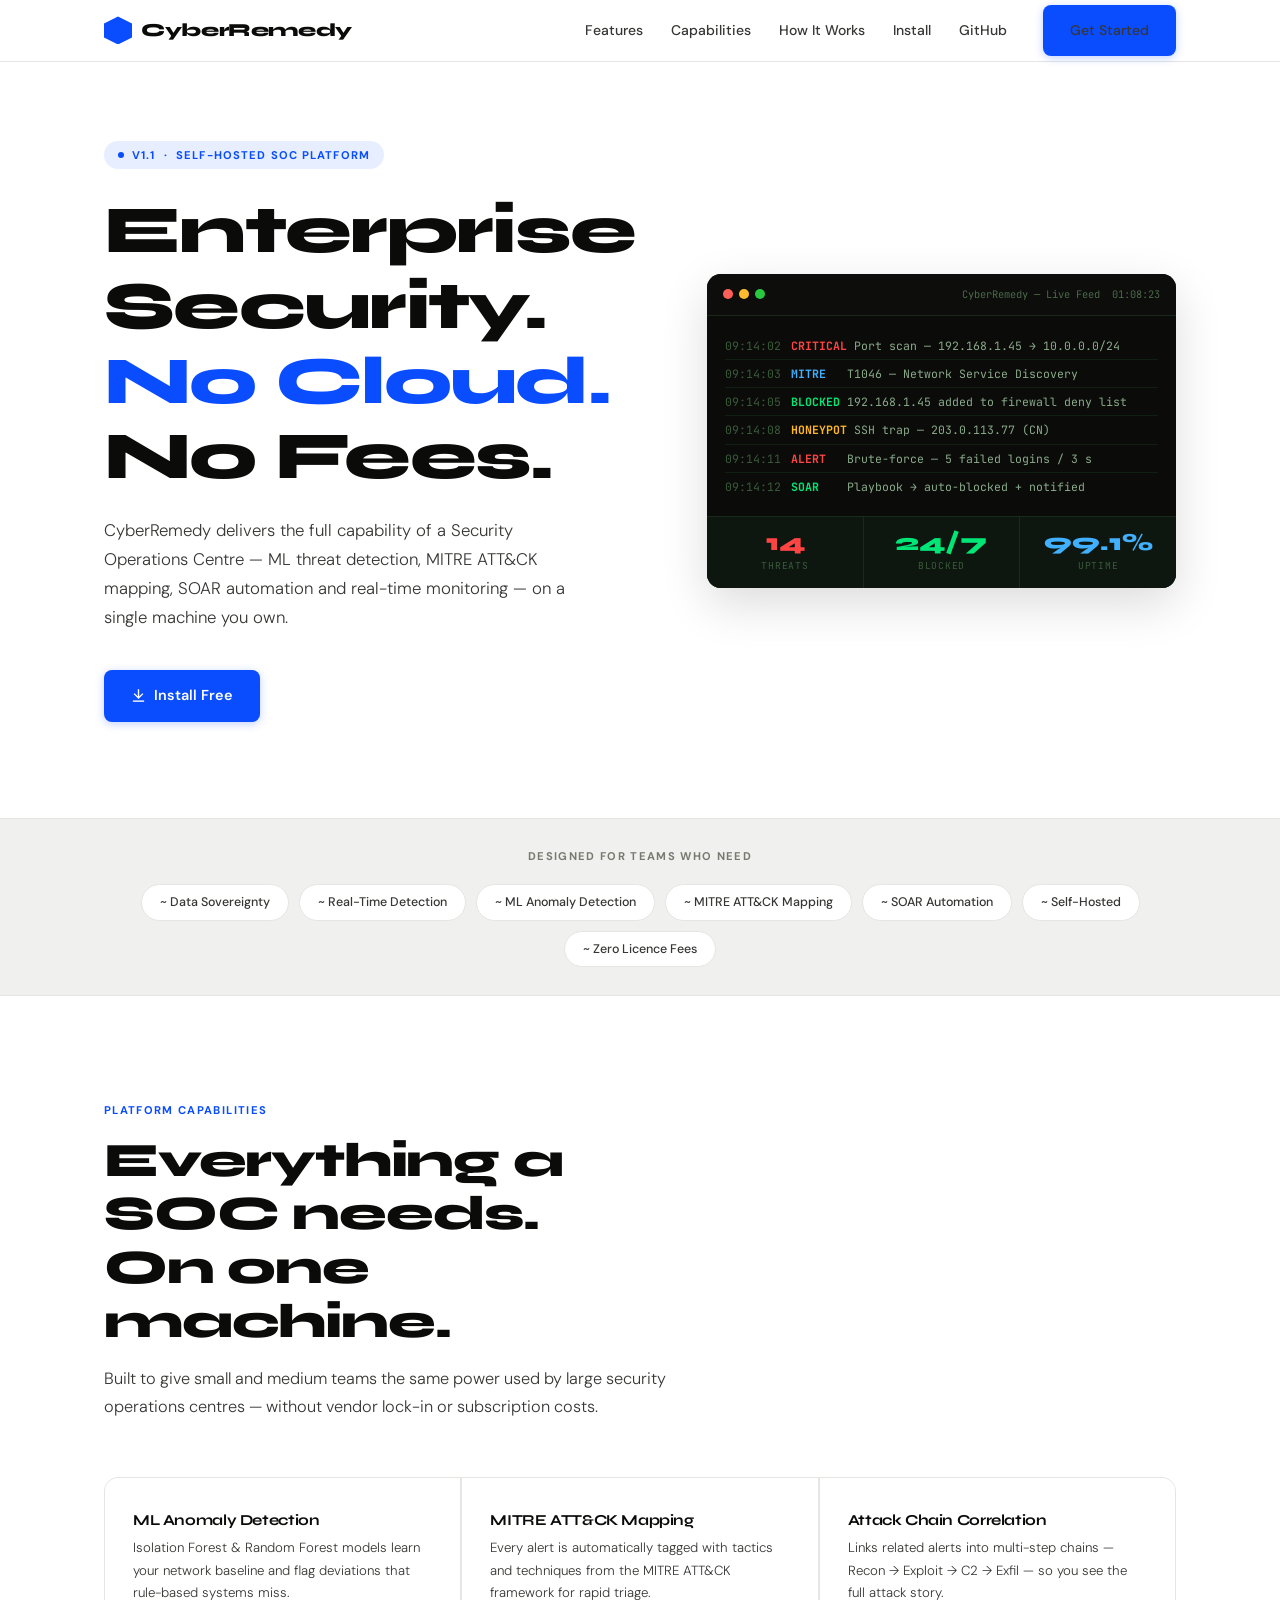
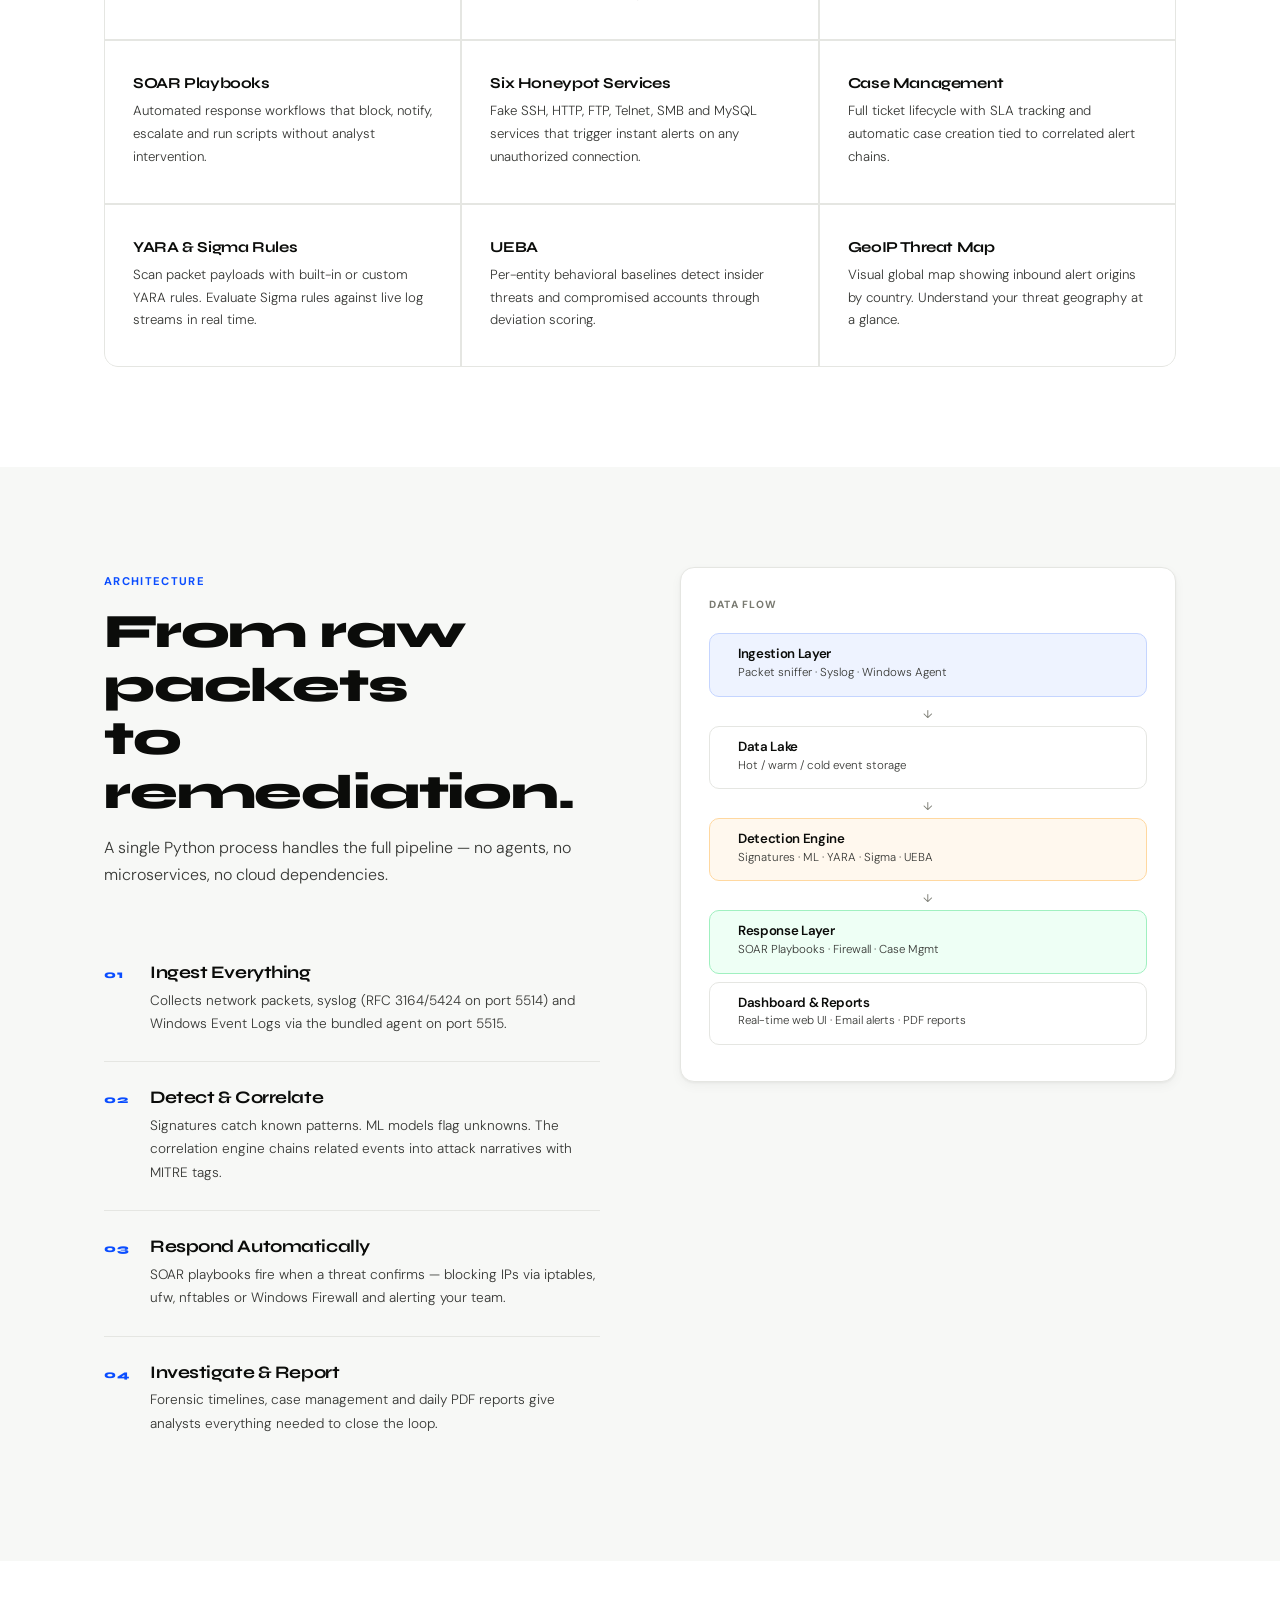
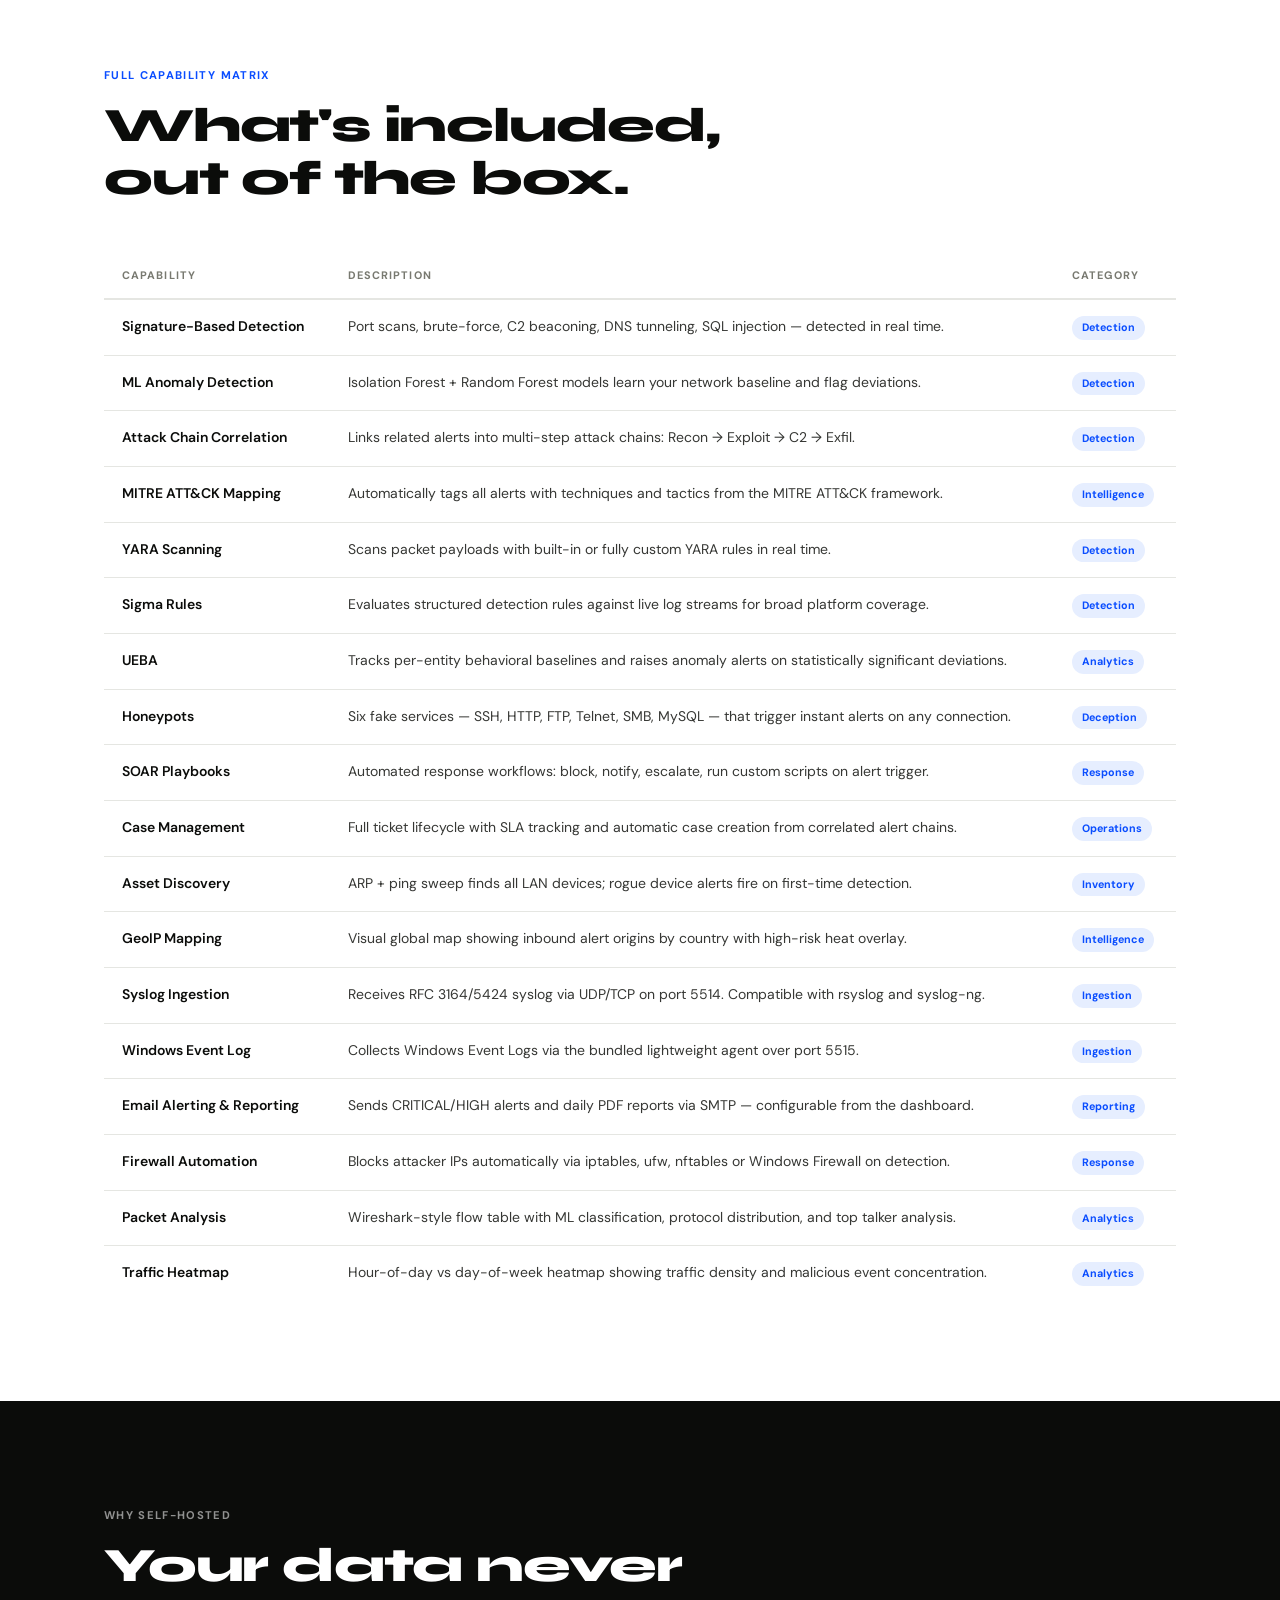
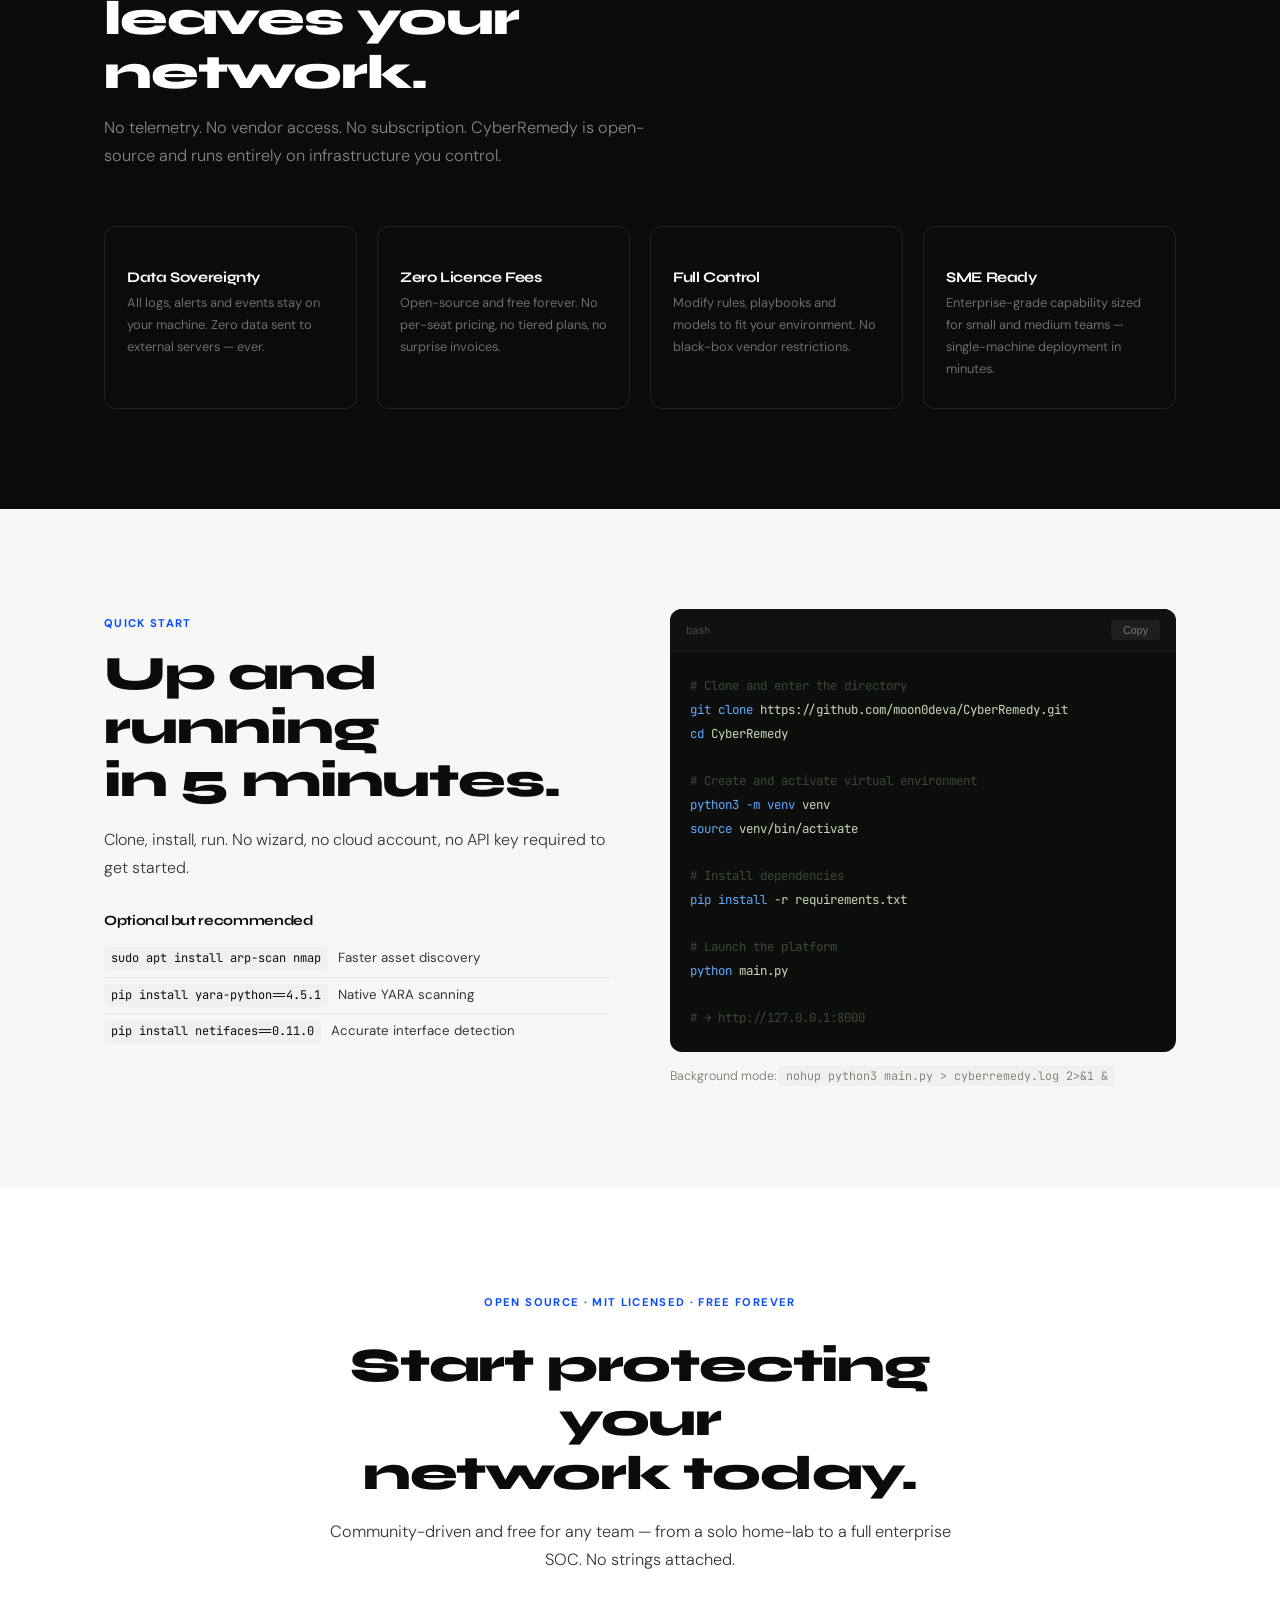
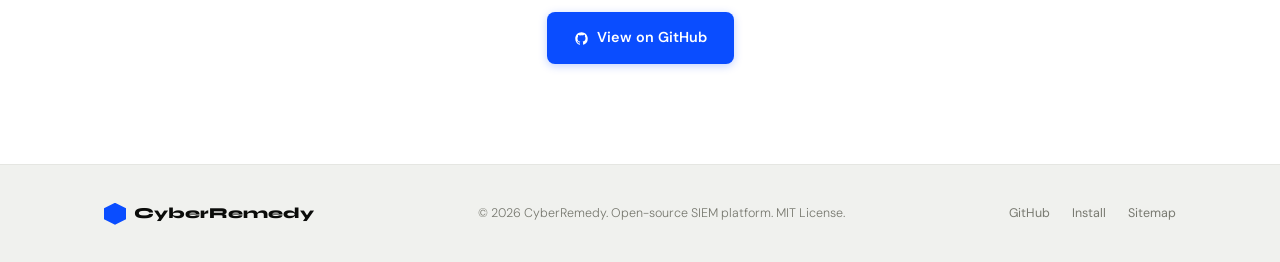
==== commit 962a4b07: "Integrate Google Analytics tracking code Added Google Analytics tracking code to the HTML." ====
--- a/index.html
+++ b/index.html
@@ -5,6 +5,16 @@
   <meta name="viewport" content="width=device-width, initial-scale=1.0">
 
   
+<!-- Google tag (gtag.js) -->
+<script async src="https://www.googletagmanager.com/gtag/js?id=G-KBEWGYEYSZ"></script>
+<script>
+  window.dataLayer = window.dataLayer || [];
+  function gtag(){dataLayer.push(arguments);}
+  gtag('js', new Date());
+
+  gtag('config', 'G-KBEWGYEYSZ');
+</script>
+
   <title>CyberRemedy — Self-Hosted SIEM & SOC Platform | Free & Open Source</title>
   <meta name="description" content="CyberRemedy is a free, self-hosted SIEM platform with ML anomaly detection, MITRE ATT&CK mapping, SOAR playbooks, honeypots and real-time threat monitoring. No cloud, no licence fees.">
   <meta name="keywords" content="SIEM, SOC platform, self-hosted SIEM, open source SIEM, threat detection, MITRE ATT&CK, SOAR, honeypot, anomaly detection, network security, CyberRemedy">
